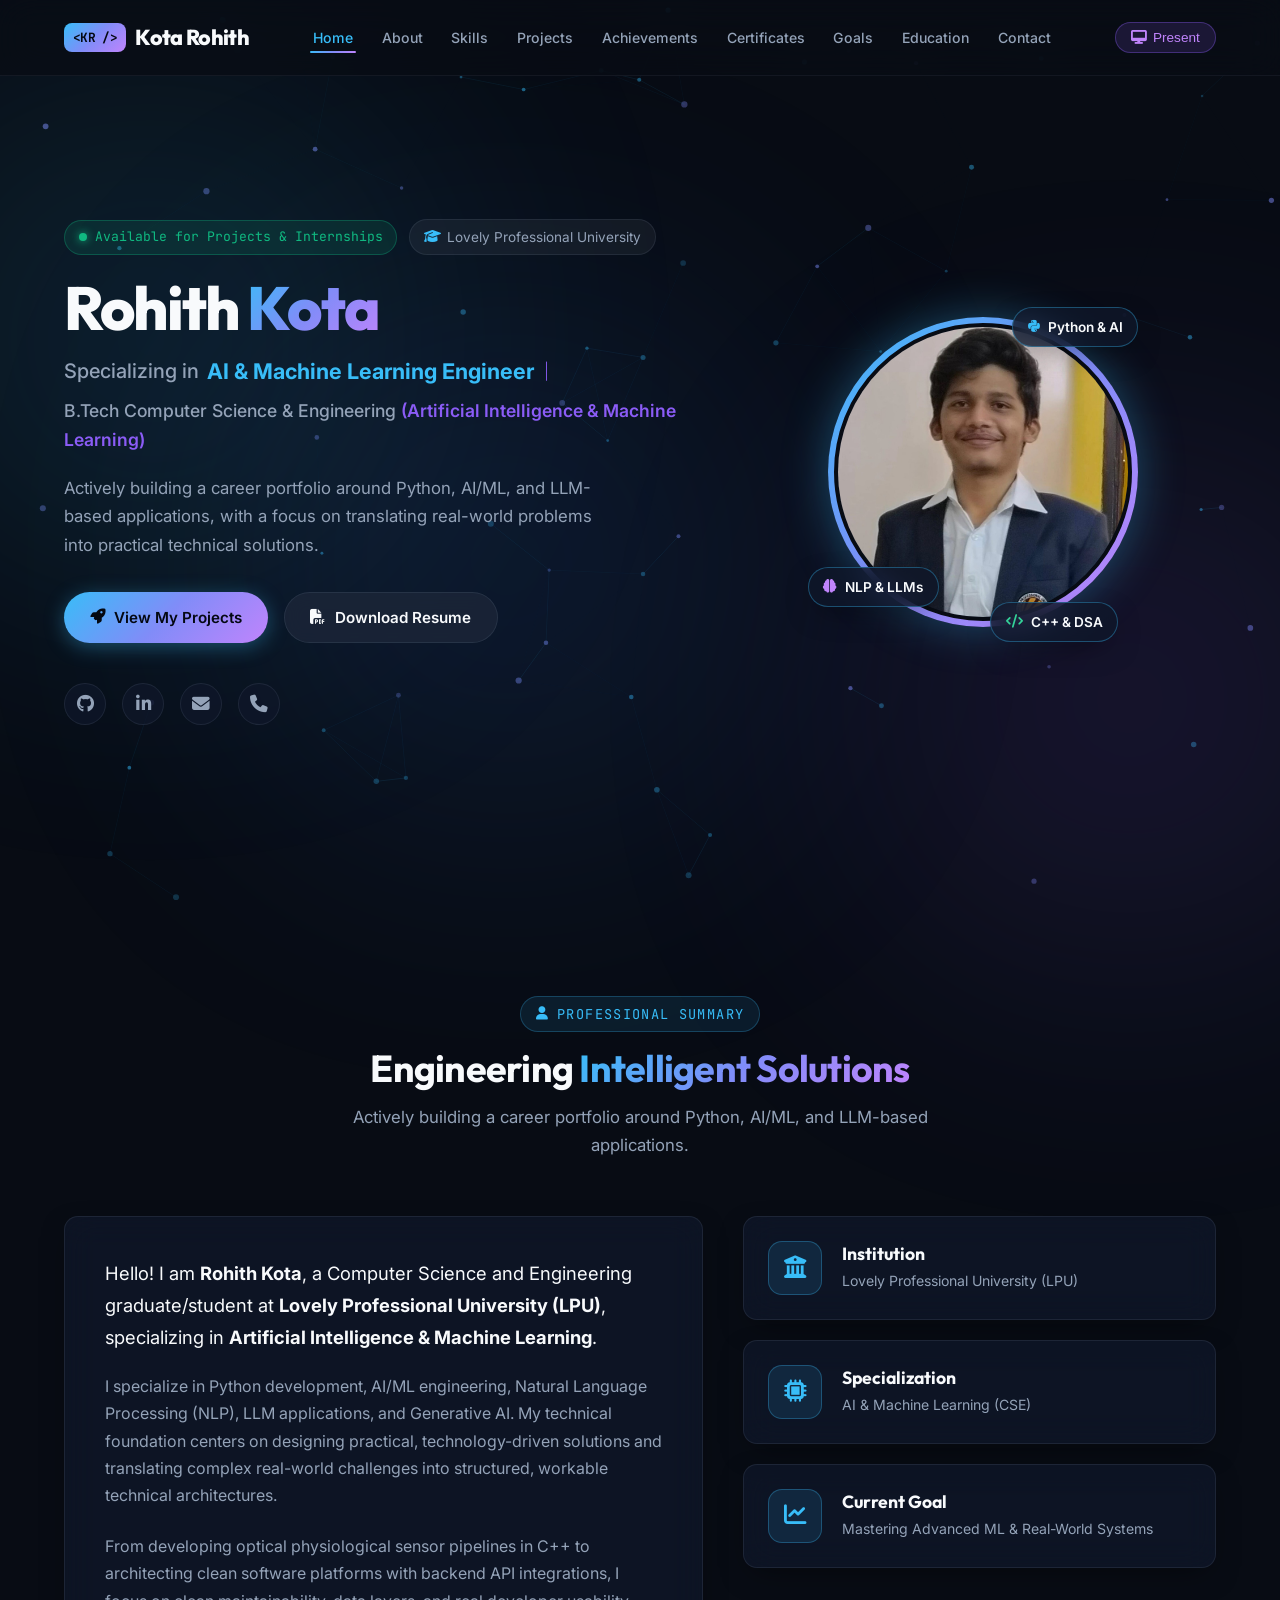
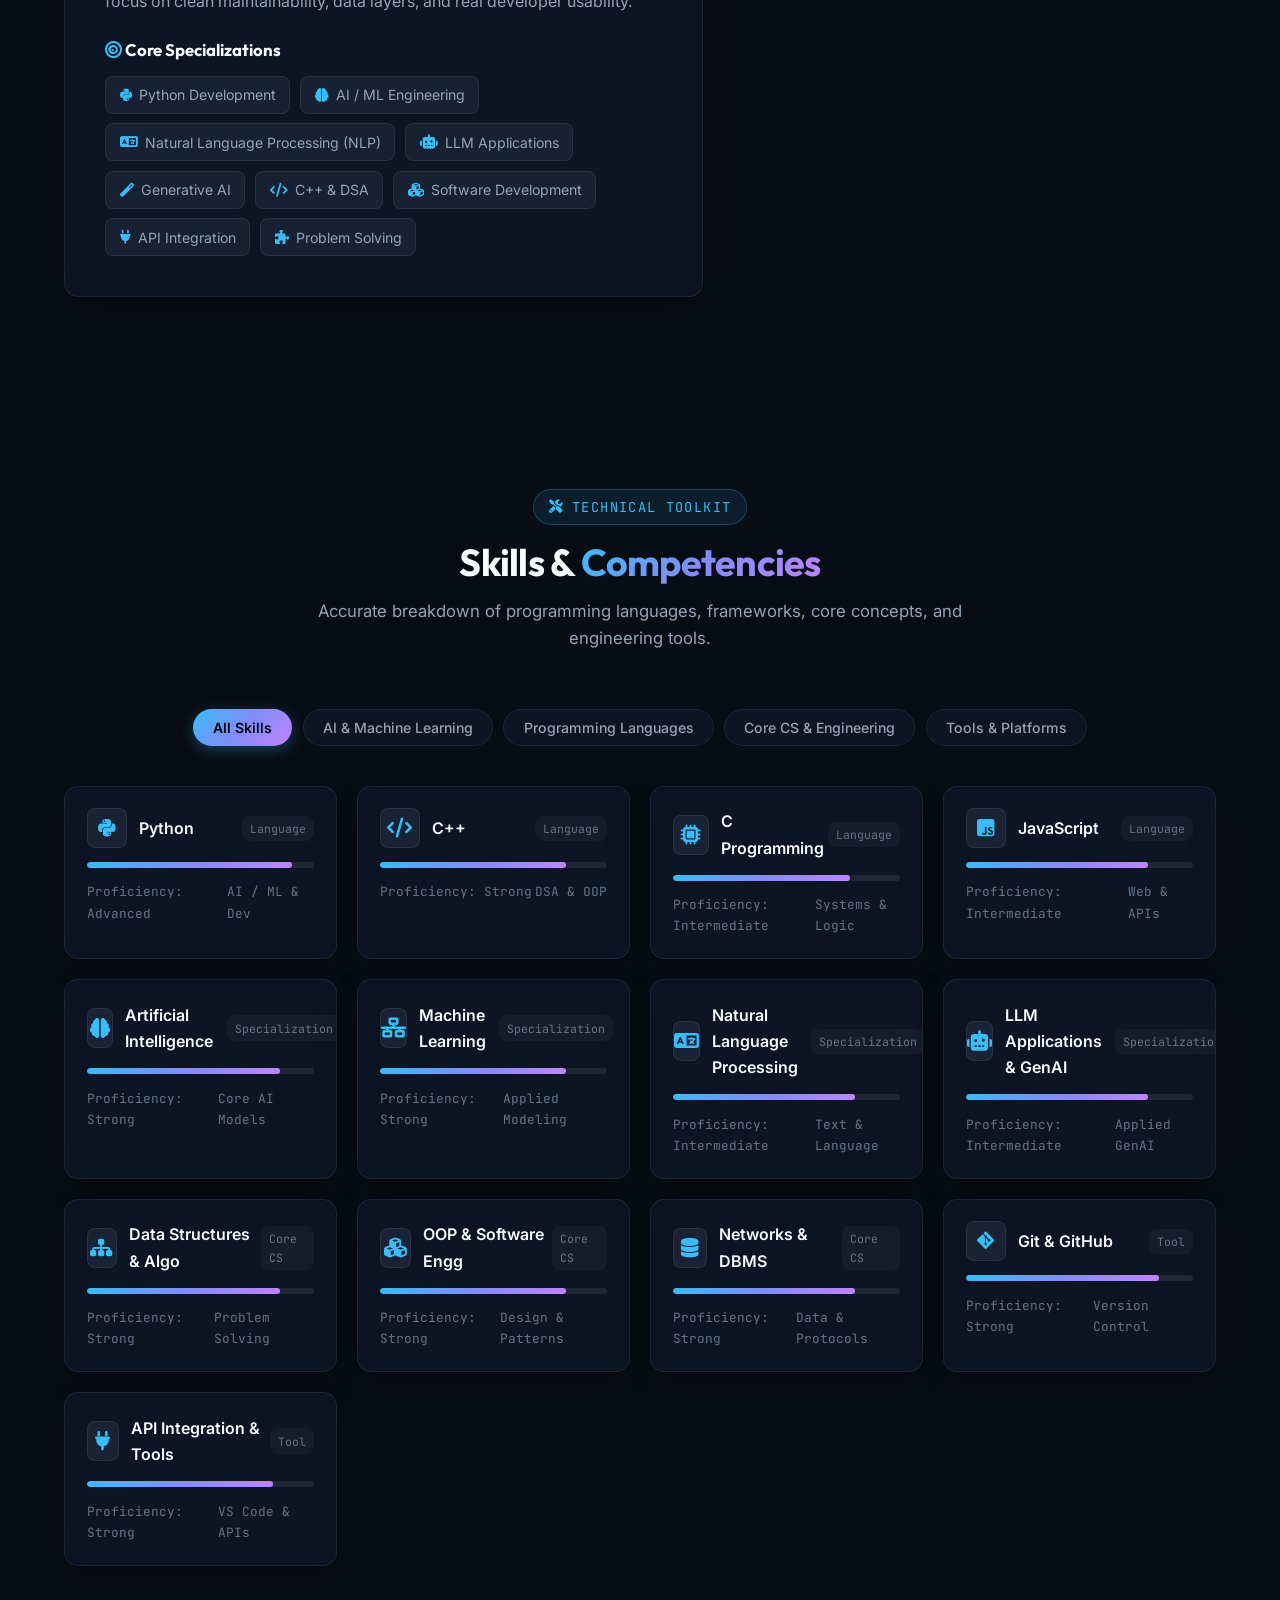
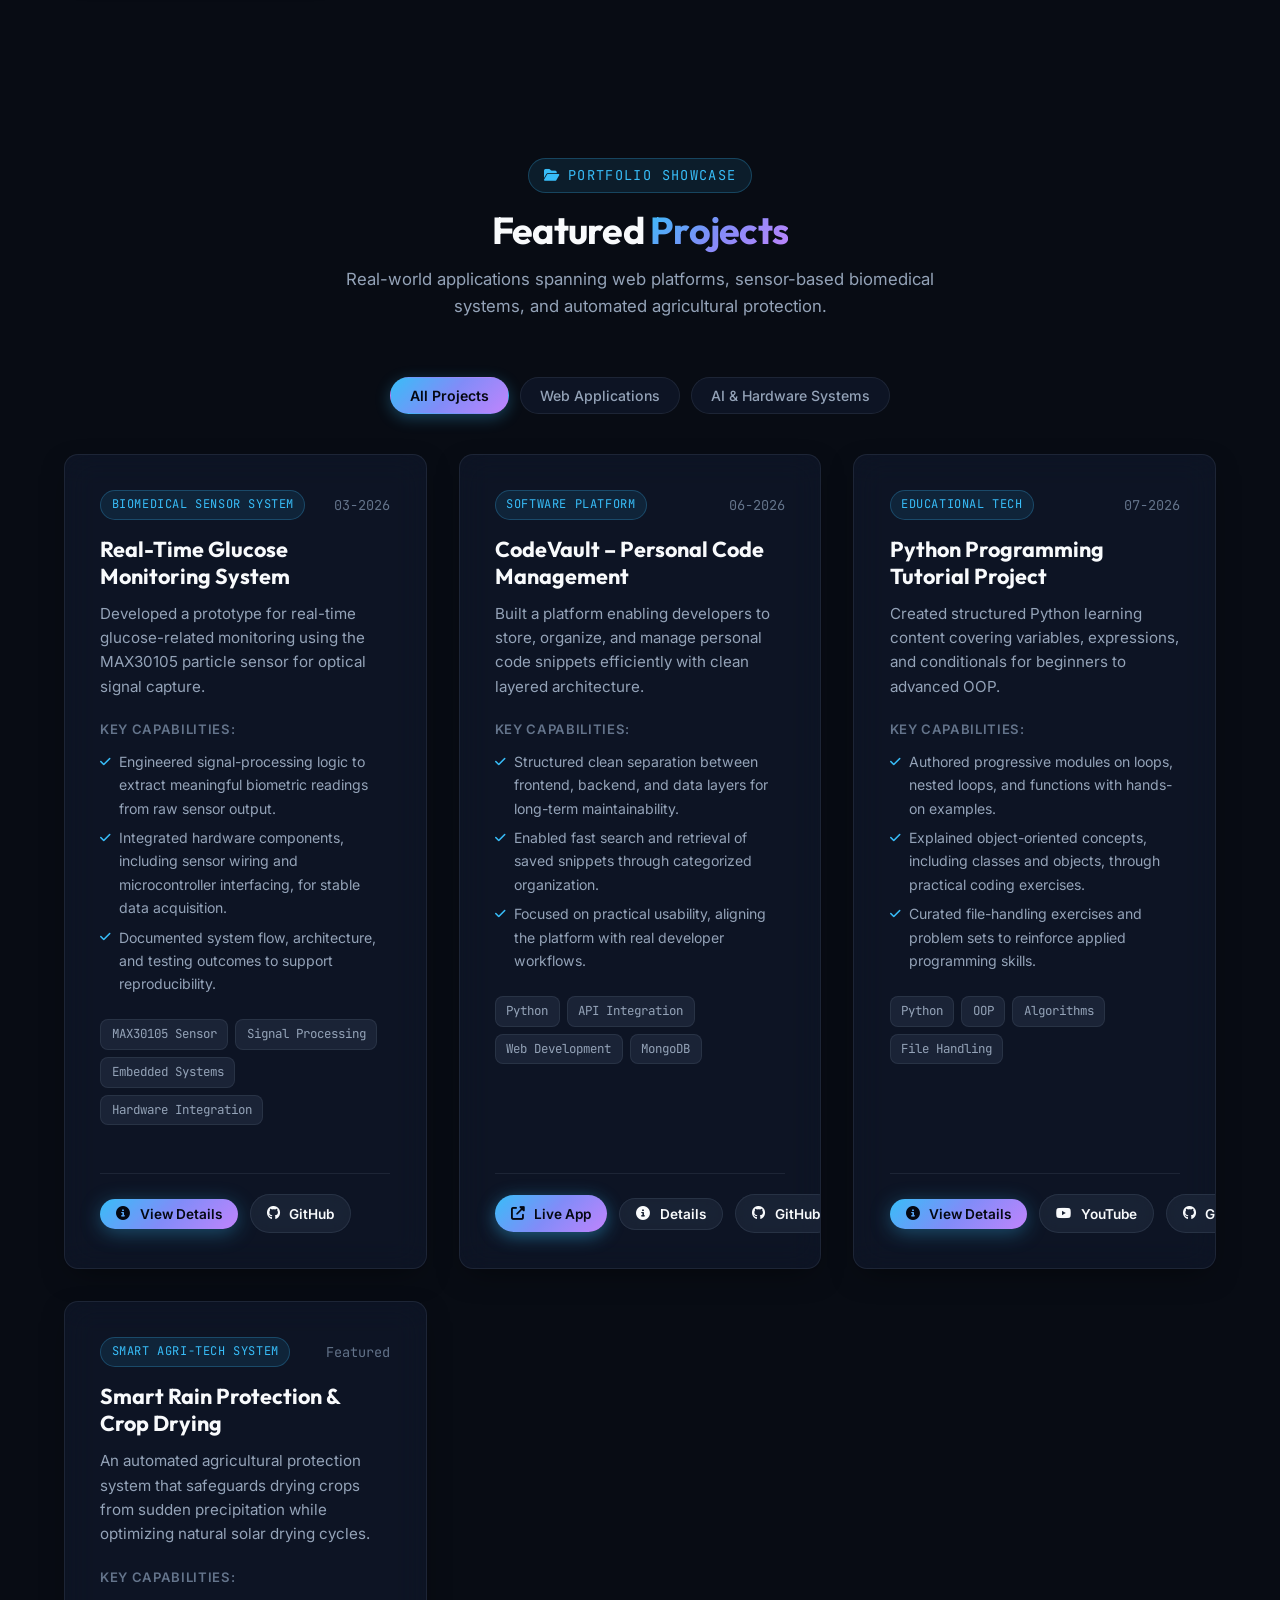
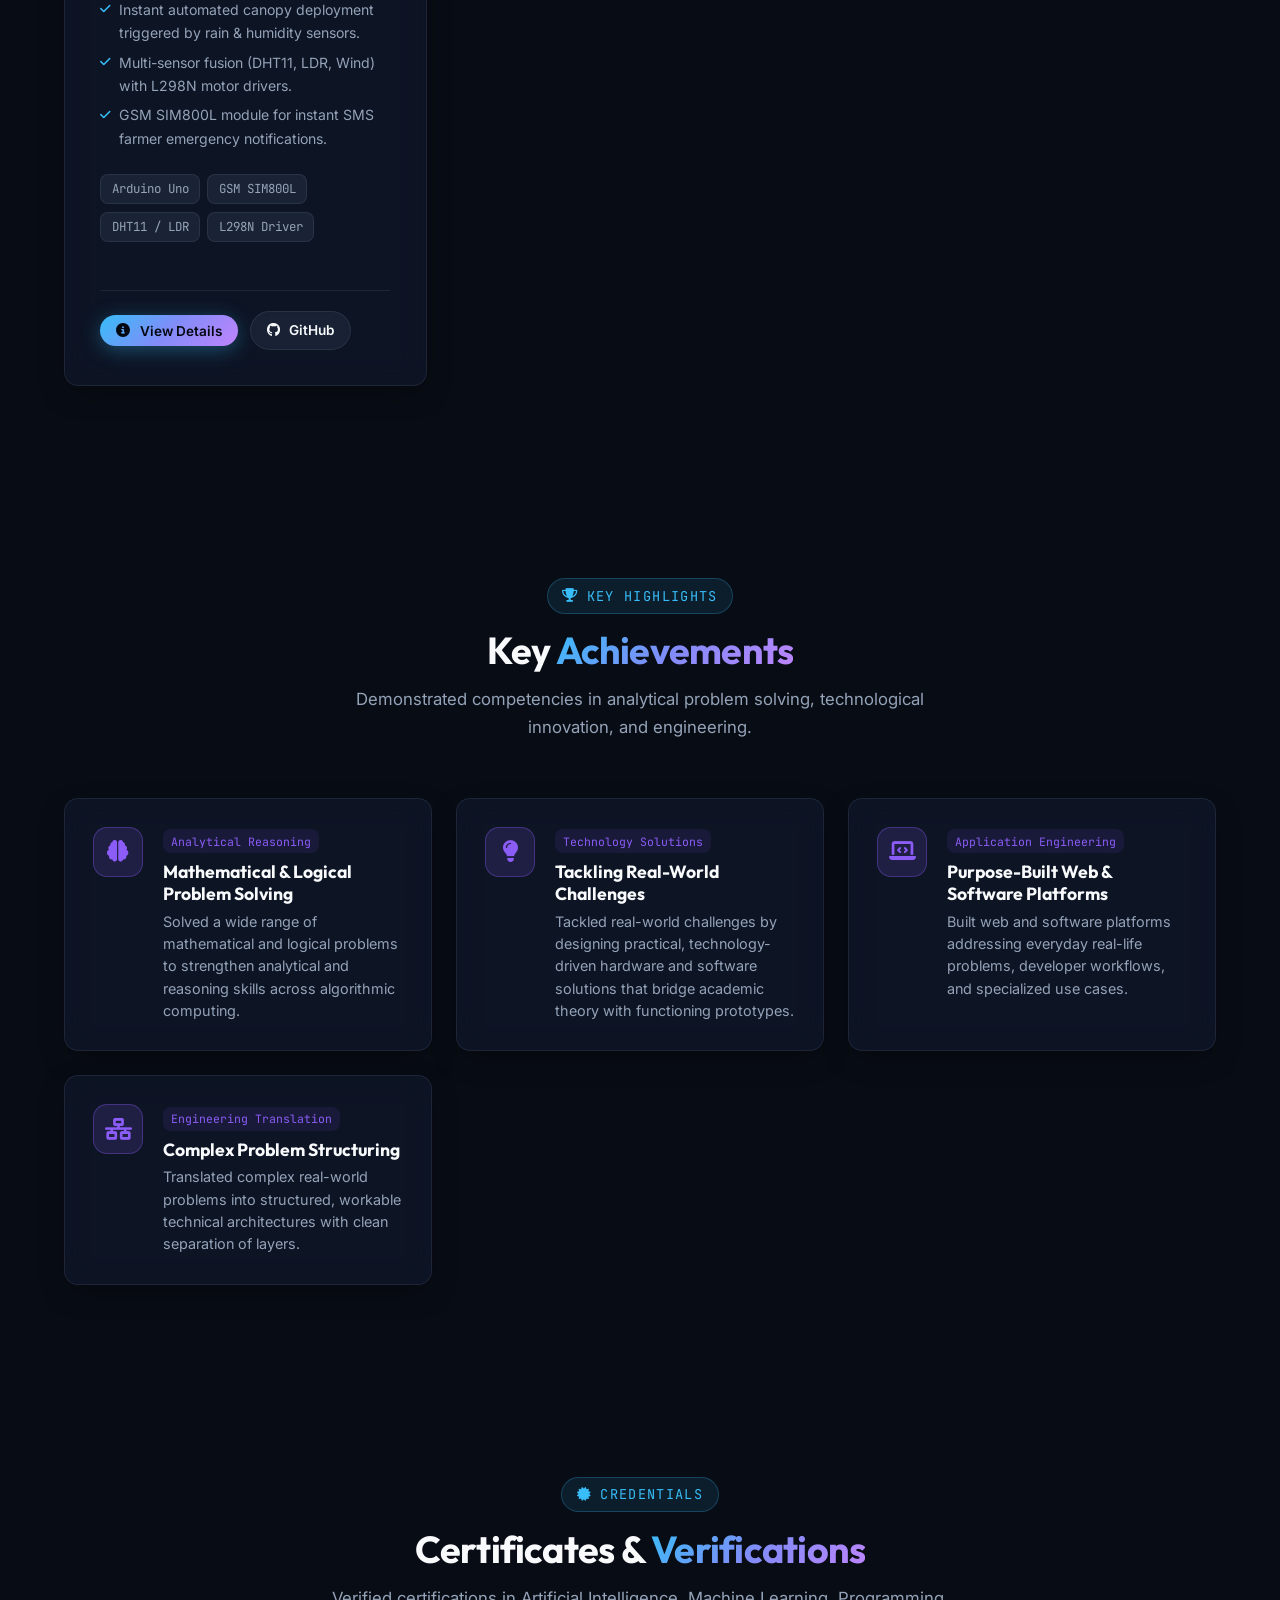
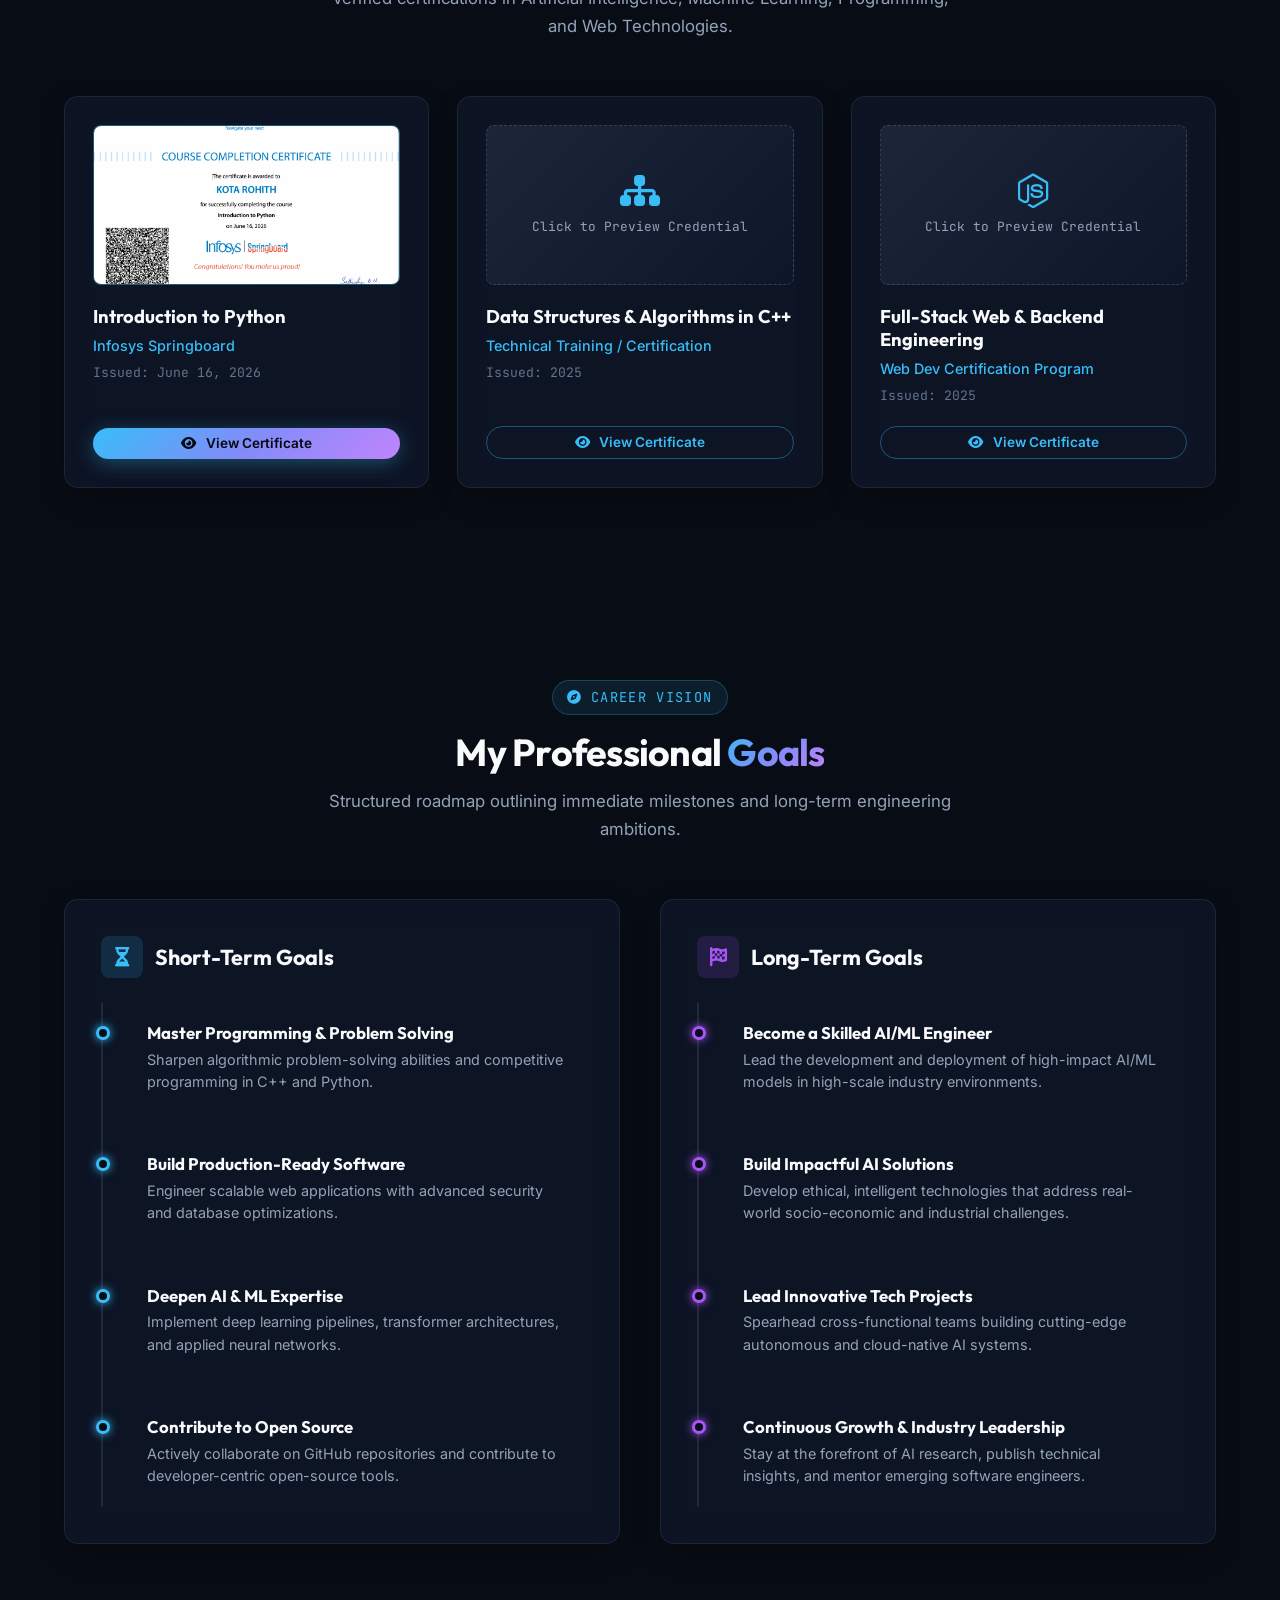
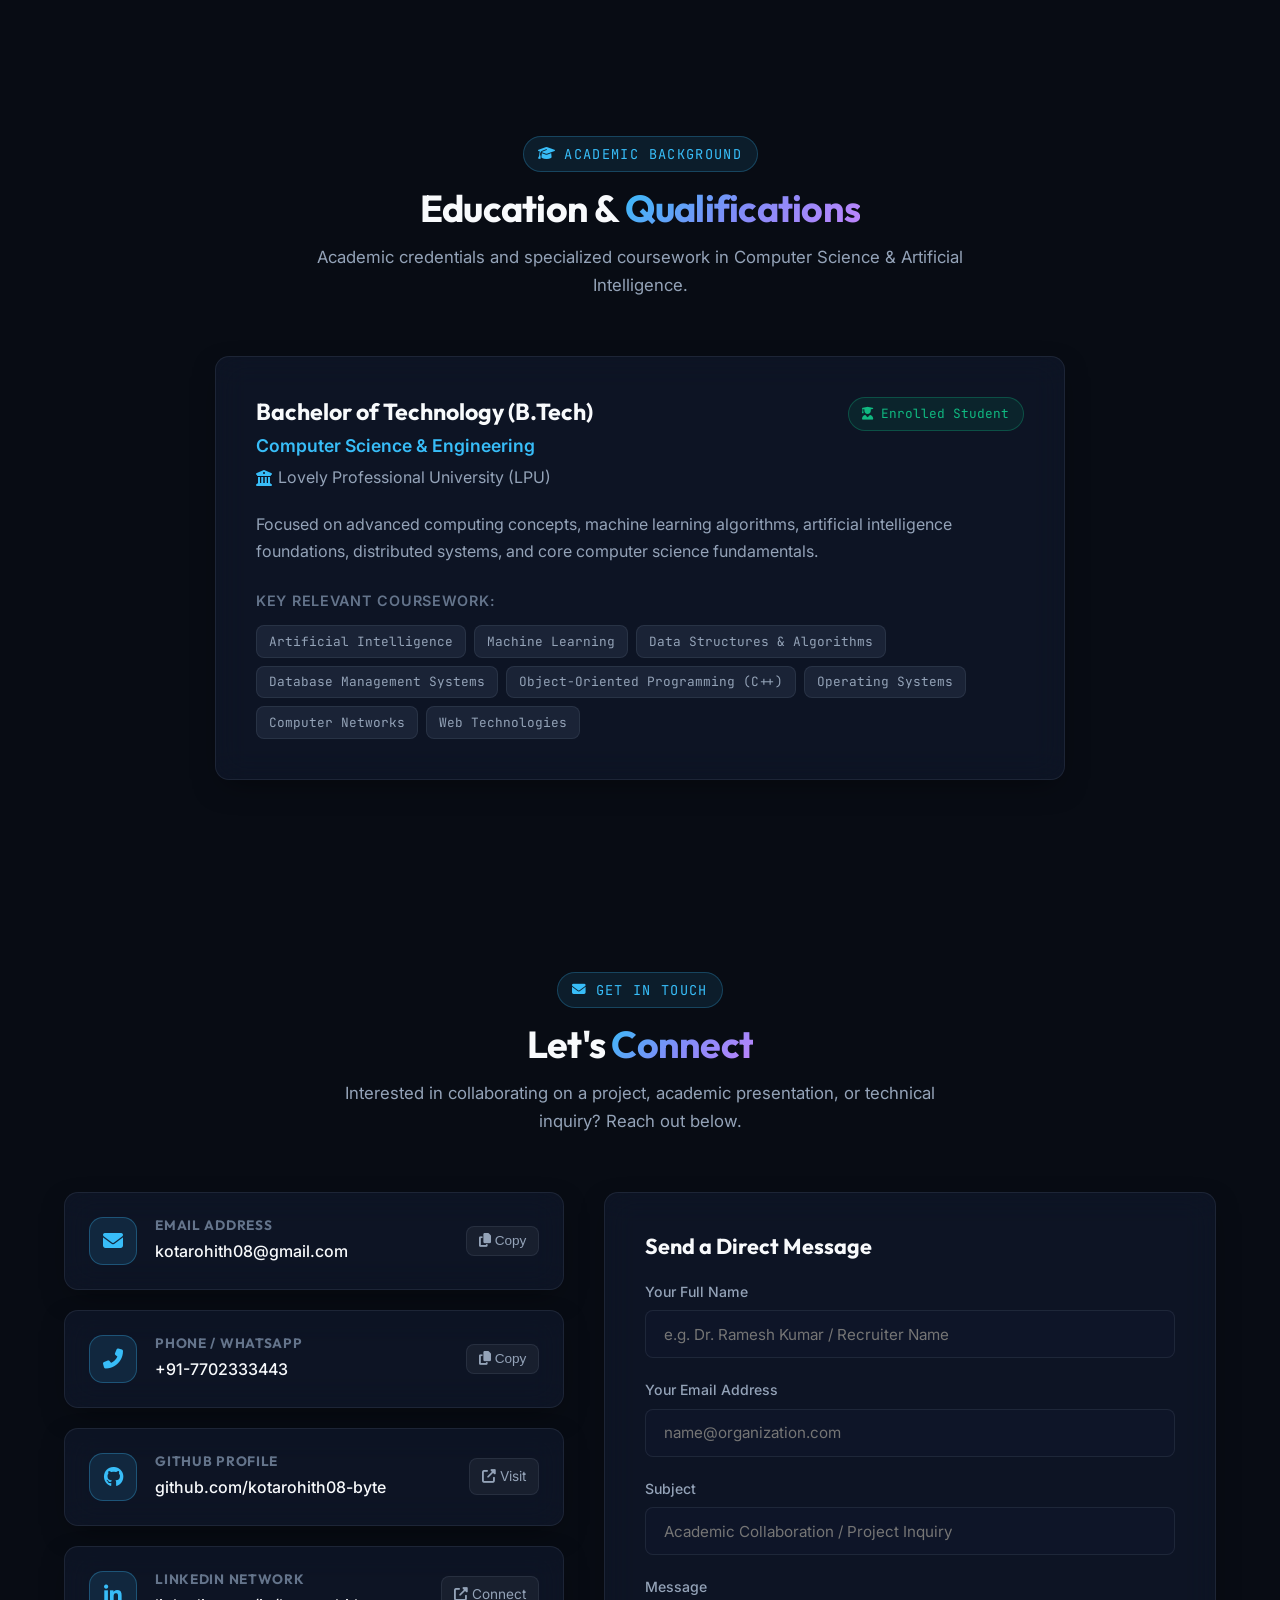
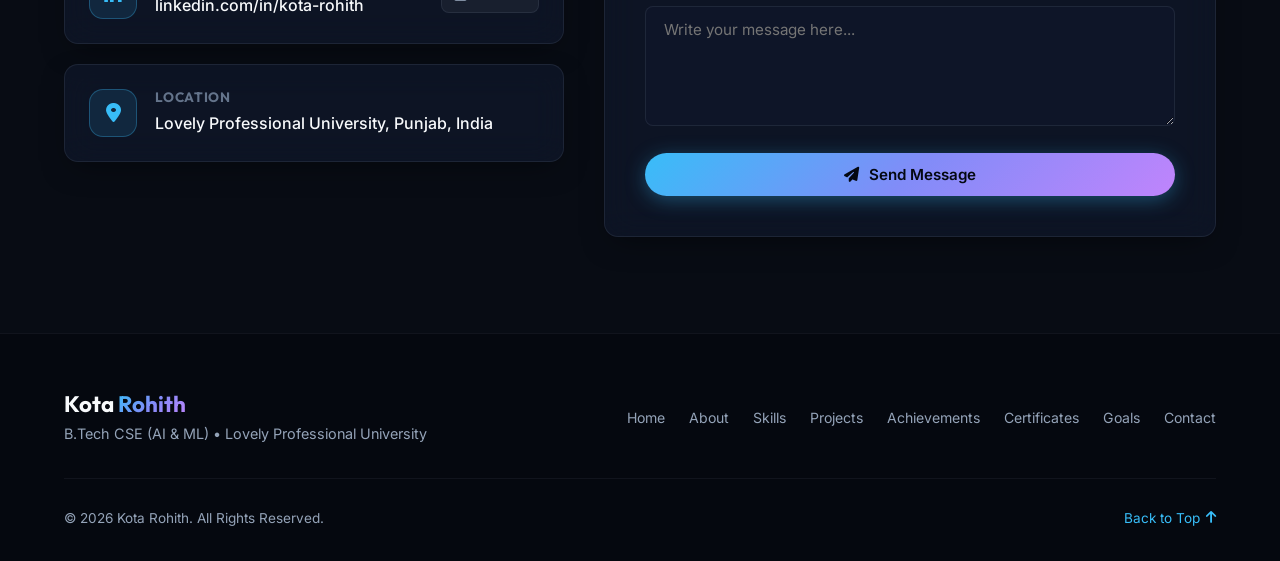
==== index.html @ 9c940e45 "Fix file extension: rename index.html.html to index.html" ====
<!DOCTYPE html>
<html lang="en">
<head>
  <meta charset="UTF-8">
  <meta name="viewport" content="width=device-width, initial-scale=1.0">
  <meta http-equiv="X-UA-Compatible" content="ie=edge">
  <title>Kota Rohith | AI & ML Developer Portfolio</title>
  <meta name="description" content="Personal portfolio of Kota Rohith - B.Tech CSE (Artificial Intelligence & Machine Learning) student at Lovely Professional University. Showcasing software, AI/ML, and embedded IoT projects.">
  <meta name="keywords" content="Kota Rohith, AI, Machine Learning, Portfolio, LPU, B.Tech CSE, CodeStoring, Arduino, Python, C++, Web Development">
  <meta name="author" content="Kota Rohith">

  <!-- Google Fonts: Inter, Outfit, JetBrains Mono -->
  <link rel="preconnect" href="https://fonts.googleapis.com">
  <link rel="preconnect" href="https://fonts.gstatic.com" crossorigin>
  <link href="https://fonts.googleapis.com/css2?family=Inter:wght@300;400;500;600;700&family=JetBrains+Mono:wght@400;500;600&family=Outfit:wght@500;600;700;800&display=swap" rel="stylesheet">

  <!-- Font Awesome 6 Icons -->
  <link rel="stylesheet" href="https://cdnjs.cloudflare.com/ajax/libs/font-awesome/6.5.1/css/all.min.css" integrity="sha512-DTOQO9RWCH3ppGqcWaEA1BIZOC6xxalwEsw9c2QQeAIftl+Vegovlnee1c9QX4TctnWMn13TZye+giMm8e2LwA==" crossorigin="anonymous" referrerpolicy="no-referrer" />

  <!-- Stylesheets -->
  <link rel="stylesheet" href="css/style.css">
  <link rel="stylesheet" href="css/presentation.css">
</head>
<body>

  <!-- Background Ambient Glow & Neural Particle Canvas -->
  <canvas id="neural-canvas"></canvas>
  <div class="ambient-glow glow-1"></div>
  <div class="ambient-glow glow-2"></div>
  <div class="ambient-glow glow-3"></div>

  <!-- =========================================================================
       1. Navigation Bar
       ========================================================================= -->
  <nav class="navbar" id="navbar">
    <div class="container nav-container">
      <a href="#home" class="brand-logo">
        <span class="brand-badge">&lt;KR /&gt;</span>
        <span>Kota Rohith</span>
      </a>

      <!-- Desktop Nav Links -->
      <ul class="nav-links" id="nav-links">
        <li><a href="#home" class="nav-link active">Home</a></li>
        <li><a href="#about" class="nav-link">About</a></li>
        <li><a href="#skills" class="nav-link">Skills</a></li>
        <li><a href="#projects" class="nav-link">Projects</a></li>
        <li><a href="#achievements" class="nav-link">Achievements</a></li>
        <li><a href="#certificates" class="nav-link">Certificates</a></li>
        <li><a href="#goals" class="nav-link">Goals</a></li>
        <li><a href="#education" class="nav-link">Education</a></li>
        <li><a href="#contact" class="nav-link">Contact</a></li>
      </ul>

      <!-- Action Toggles -->
      <div class="nav-actions">
        <!-- Presentation Mode Toggle -->
        <button class="btn-presentation" id="presentation-toggle-btn" title="Toggle High-Contrast Presentation Mode for Projectors (Shortcut: P)">
          <i class="fas fa-desktop"></i> Present
        </button>
        <!-- Mobile Menu Hamburger -->
        <button class="mobile-menu-btn" id="mobile-menu-btn" aria-label="Toggle Navigation Menu">
          <i class="fas fa-bars"></i>
        </button>
      </div>
    </div>
  </nav>

  <!-- =========================================================================
       2. Hero / Home Section
       ========================================================================= -->
  <header class="hero-section" id="home" data-section-name="Home">
    <div class="container">
      <div class="hero-grid">
        <!-- Left Hero Content -->
        <div class="hero-content">
          <div class="hero-badge-container">
            <span class="status-badge">
              <span class="status-dot"></span> Available for Projects & Internships
            </span>
            <span class="uni-badge">
              <i class="fas fa-graduation-cap" style="color: var(--accent-cyan);"></i> Lovely Professional University
            </span>
          </div>

          <h1 class="hero-name">Rohith <span class="gradient-text">Kota</span></h1>

          <div class="hero-subtitle-container">
            <span class="hero-subtitle-prefix">Specializing in</span>
            <span class="hero-subtitle" id="typed-text"></span>
            <span class="typed-cursor">|</span>
          </div>

          <div class="hero-subdegree">
            B.Tech Computer Science & Engineering <span>(Artificial Intelligence & Machine Learning)</span>
          </div>

          <p class="hero-description">
            Actively building a career portfolio around Python, AI/ML, and LLM-based applications, with a focus on translating real-world problems into practical technical solutions.
          </p>

          <div class="hero-cta">
            <a href="#projects" class="btn btn-primary">
              <i class="fas fa-rocket"></i> View My Projects
            </a>
            <a href="assets/resume/Rohith_Kota_Resume.pdf" download="Rohith_Kota_Resume.pdf" target="_blank" class="btn btn-secondary btn-download-resume">
              <i class="fas fa-file-pdf"></i> Download Resume
            </a>
          </div>

          <div class="hero-socials">
            <a href="https://github.com/kotarohith08-byte" target="_blank" class="social-icon-btn" title="GitHub Profile">
              <i class="fab fa-github"></i>
            </a>
            <a href="https://www.linkedin.com/in/kota-rohith-undefined-92a355398/" target="_blank" class="social-icon-btn" title="LinkedIn Profile">
              <i class="fab fa-linkedin-in"></i>
            </a>
            <a href="mailto:kotarohith08@gmail.com" class="social-icon-btn" title="Email: kotarohith08@gmail.com">
              <i class="fas fa-envelope"></i>
            </a>
            <a href="tel:+917702333443" class="social-icon-btn" title="Call: +91-7702333443">
              <i class="fas fa-phone"></i>
            </a>
          </div>
        </div>

        <!-- Right Hero Visual / Professional Photo -->
        <div class="hero-visual">
          <div class="avatar-wrapper">
            <div class="avatar-inner">
              <img src="assets/images/kota-rohith.jpg" alt="Rohith Kota - B.Tech CSE (AI & ML)" style="width: 100%; height: 100%; object-fit: cover; object-position: center 20%;">
            </div>

            <!-- Orbiting Skill Badges -->
            <div class="orbit-badge badge-pos-1">
              <i class="fab fa-python" style="color: #38bdf8;"></i> Python & AI
            </div>
            <div class="orbit-badge badge-pos-2">
              <i class="fas fa-brain" style="color: #c084fc;"></i> NLP & LLMs
            </div>
            <div class="orbit-badge badge-pos-3">
              <i class="fas fa-code" style="color: #34d399;"></i> C++ & DSA
            </div>
          </div>
        </div>
      </div>
    </div>
  </header>

  <!-- =========================================================================
       3. About Me Section
       ========================================================================= -->
  <section class="section" id="about" data-section-name="About Me">
    <div class="container">
      <div class="section-header">
        <span class="section-tag"><i class="fas fa-user"></i> Professional Summary</span>
        <h2 class="section-title">Engineering <span class="gradient-text">Intelligent Solutions</span></h2>
        <p class="section-subtitle">Actively building a career portfolio around Python, AI/ML, and LLM-based applications.</p>
      </div>

      <div class="about-grid">
        <!-- Main Narrative Card -->
        <div class="glass-card about-card">
          <p class="about-intro">
            Hello! I am <strong>Rohith Kota</strong>, a Computer Science and Engineering graduate/student at <strong>Lovely Professional University (LPU)</strong>, specializing in <strong>Artificial Intelligence & Machine Learning</strong>.
          </p>
          <p class="about-text">
            I specialize in Python development, AI/ML engineering, Natural Language Processing (NLP), LLM applications, and Generative AI. My technical foundation centers on designing practical, technology-driven solutions and translating complex real-world challenges into structured, workable technical architectures.
          </p>
          <p class="about-text">
            From developing optical physiological sensor pipelines in C++ to architecting clean software platforms with backend API integrations, I focus on clean maintainability, data layers, and real developer usability.
          </p>

          <h4 class="focus-areas-header"><i class="fas fa-bullseye" style="color: var(--accent-cyan);"></i> Core Specializations</h4>
          <div class="focus-tags">
            <span class="focus-tag"><i class="fab fa-python"></i> Python Development</span>
            <span class="focus-tag"><i class="fas fa-brain"></i> AI / ML Engineering</span>
            <span class="focus-tag"><i class="fas fa-language"></i> Natural Language Processing (NLP)</span>
            <span class="focus-tag"><i class="fas fa-robot"></i> LLM Applications</span>
            <span class="focus-tag"><i class="fas fa-magic"></i> Generative AI</span>
            <span class="focus-tag"><i class="fas fa-code"></i> C++ & DSA</span>
            <span class="focus-tag"><i class="fas fa-cubes"></i> Software Development</span>
            <span class="focus-tag"><i class="fas fa-plug"></i> API Integration</span>
            <span class="focus-tag"><i class="fas fa-puzzle-piece"></i> Problem Solving</span>
          </div>
        </div>

        <!-- Academic & Focus Highlights -->
        <div class="about-stats-container">
          <div class="glass-card stat-card">
            <div class="stat-icon-wrapper">
              <i class="fas fa-university"></i>
            </div>
            <div class="stat-info">
              <h4>Institution</h4>
              <p>Lovely Professional University (LPU)</p>
            </div>
          </div>

          <div class="glass-card stat-card">
            <div class="stat-icon-wrapper">
              <i class="fas fa-microchip"></i>
            </div>
            <div class="stat-info">
              <h4>Specialization</h4>
              <p>AI & Machine Learning (CSE)</p>
            </div>
          </div>

          <div class="glass-card stat-card">
            <div class="stat-icon-wrapper">
              <i class="fas fa-chart-line"></i>
            </div>
            <div class="stat-info">
              <h4>Current Goal</h4>
              <p>Mastering Advanced ML & Real-World Systems</p>
            </div>
          </div>
        </div>
      </div>
    </div>
  </section>

  <!-- =========================================================================
       4. Skills Section
       ========================================================================= -->
  <section class="section" id="skills" data-section-name="Skills">
    <div class="container">
      <div class="section-header">
        <span class="section-tag"><i class="fas fa-tools"></i> Technical Toolkit</span>
        <h2 class="section-title">Skills & <span class="gradient-text">Competencies</span></h2>
        <p class="section-subtitle">Accurate breakdown of programming languages, frameworks, core concepts, and engineering tools.</p>
      </div>

      <!-- Skills Category Filter -->
      <div class="filter-tabs">
        <button class="filter-btn active" data-skill-filter="all">All Skills</button>
        <button class="filter-btn" data-skill-filter="aiml">AI & Machine Learning</button>
        <button class="filter-btn" data-skill-filter="languages">Programming Languages</button>
        <button class="filter-btn" data-skill-filter="corecs">Core CS & Engineering</button>
        <button class="filter-btn" data-skill-filter="tools">Tools & Platforms</button>
      </div>

      <!-- Skills Grid -->
      <div class="skills-grid" id="skills-grid">
        <!-- Python -->
        <div class="glass-card skill-card" data-category="languages">
          <div class="skill-header">
            <div class="skill-title-group">
              <div class="skill-icon"><i class="fab fa-python"></i></div>
              <span class="skill-name">Python</span>
            </div>
            <span class="skill-category-badge">Language</span>
          </div>
          <div class="skill-level-bar">
            <div class="skill-progress" style="width: 90%;"></div>
          </div>
          <div class="skill-meta">
            <span>Proficiency: Advanced</span>
            <span>AI / ML & Dev</span>
          </div>
        </div>

        <!-- C++ -->
        <div class="glass-card skill-card" data-category="languages">
          <div class="skill-header">
            <div class="skill-title-group">
              <div class="skill-icon"><i class="fas fa-code"></i></div>
              <span class="skill-name">C++</span>
            </div>
            <span class="skill-category-badge">Language</span>
          </div>
          <div class="skill-level-bar">
            <div class="skill-progress" style="width: 82%;"></div>
          </div>
          <div class="skill-meta">
            <span>Proficiency: Strong</span>
            <span>DSA & OOP</span>
          </div>
        </div>

        <!-- C -->
        <div class="glass-card skill-card" data-category="languages">
          <div class="skill-header">
            <div class="skill-title-group">
              <div class="skill-icon"><i class="fas fa-microchip"></i></div>
              <span class="skill-name">C Programming</span>
            </div>
            <span class="skill-category-badge">Language</span>
          </div>
          <div class="skill-level-bar">
            <div class="skill-progress" style="width: 78%;"></div>
          </div>
          <div class="skill-meta">
            <span>Proficiency: Intermediate</span>
            <span>Systems & Logic</span>
          </div>
        </div>

        <!-- JavaScript -->
        <div class="glass-card skill-card" data-category="languages">
          <div class="skill-header">
            <div class="skill-title-group">
              <div class="skill-icon"><i class="fab fa-js-square"></i></div>
              <span class="skill-name">JavaScript</span>
            </div>
            <span class="skill-category-badge">Language</span>
          </div>
          <div class="skill-level-bar">
            <div class="skill-progress" style="width: 80%;"></div>
          </div>
          <div class="skill-meta">
            <span>Proficiency: Intermediate</span>
            <span>Web & APIs</span>
          </div>
        </div>

        <!-- Artificial Intelligence -->
        <div class="glass-card skill-card" data-category="aiml">
          <div class="skill-header">
            <div class="skill-title-group">
              <div class="skill-icon"><i class="fas fa-brain"></i></div>
              <span class="skill-name">Artificial Intelligence</span>
            </div>
            <span class="skill-category-badge">Specialization</span>
          </div>
          <div class="skill-level-bar">
            <div class="skill-progress" style="width: 85%;"></div>
          </div>
          <div class="skill-meta">
            <span>Proficiency: Strong</span>
            <span>Core AI Models</span>
          </div>
        </div>

        <!-- Machine Learning -->
        <div class="glass-card skill-card" data-category="aiml">
          <div class="skill-header">
            <div class="skill-title-group">
              <div class="skill-icon"><i class="fas fa-network-wired"></i></div>
              <span class="skill-name">Machine Learning</span>
            </div>
            <span class="skill-category-badge">Specialization</span>
          </div>
          <div class="skill-level-bar">
            <div class="skill-progress" style="width: 82%;"></div>
          </div>
          <div class="skill-meta">
            <span>Proficiency: Strong</span>
            <span>Applied Modeling</span>
          </div>
        </div>

        <!-- NLP -->
        <div class="glass-card skill-card" data-category="aiml">
          <div class="skill-header">
            <div class="skill-title-group">
              <div class="skill-icon"><i class="fas fa-language"></i></div>
              <span class="skill-name">Natural Language Processing</span>
            </div>
            <span class="skill-category-badge">Specialization</span>
          </div>
          <div class="skill-level-bar">
            <div class="skill-progress" style="width: 80%;"></div>
          </div>
          <div class="skill-meta">
            <span>Proficiency: Intermediate</span>
            <span>Text & Language</span>
          </div>
        </div>

        <!-- Generative AI & LLMs -->
        <div class="glass-card skill-card" data-category="aiml">
          <div class="skill-header">
            <div class="skill-title-group">
              <div class="skill-icon"><i class="fas fa-robot"></i></div>
              <span class="skill-name">LLM Applications & GenAI</span>
            </div>
            <span class="skill-category-badge">Specialization</span>
          </div>
          <div class="skill-level-bar">
            <div class="skill-progress" style="width: 80%;"></div>
          </div>
          <div class="skill-meta">
            <span>Proficiency: Intermediate</span>
            <span>Applied GenAI</span>
          </div>
        </div>

        <!-- Data Structures & Algorithms -->
        <div class="glass-card skill-card" data-category="corecs">
          <div class="skill-header">
            <div class="skill-title-group">
              <div class="skill-icon"><i class="fas fa-sitemap"></i></div>
              <span class="skill-name">Data Structures & Algo</span>
            </div>
            <span class="skill-category-badge">Core CS</span>
          </div>
          <div class="skill-level-bar">
            <div class="skill-progress" style="width: 85%;"></div>
          </div>
          <div class="skill-meta">
            <span>Proficiency: Strong</span>
            <span>Problem Solving</span>
          </div>
        </div>

        <!-- Object-Oriented Programming (OOP) -->
        <div class="glass-card skill-card" data-category="corecs">
          <div class="skill-header">
            <div class="skill-title-group">
              <div class="skill-icon"><i class="fas fa-cubes"></i></div>
              <span class="skill-name">OOP & Software Engg</span>
            </div>
            <span class="skill-category-badge">Core CS</span>
          </div>
          <div class="skill-level-bar">
            <div class="skill-progress" style="width: 82%;"></div>
          </div>
          <div class="skill-meta">
            <span>Proficiency: Strong</span>
            <span>Design & Patterns</span>
          </div>
        </div>

        <!-- Computer Networks & DBMS -->
        <div class="glass-card skill-card" data-category="corecs">
          <div class="skill-header">
            <div class="skill-title-group">
              <div class="skill-icon"><i class="fas fa-database"></i></div>
              <span class="skill-name">Networks & DBMS</span>
            </div>
            <span class="skill-category-badge">Core CS</span>
          </div>
          <div class="skill-level-bar">
            <div class="skill-progress" style="width: 80%;"></div>
          </div>
          <div class="skill-meta">
            <span>Proficiency: Strong</span>
            <span>Data & Protocols</span>
          </div>
        </div>

        <!-- Git & GitHub -->
        <div class="glass-card skill-card" data-category="tools">
          <div class="skill-header">
            <div class="skill-title-group">
              <div class="skill-icon"><i class="fab fa-git-alt"></i></div>
              <span class="skill-name">Git & GitHub</span>
            </div>
            <span class="skill-category-badge">Tool</span>
          </div>
          <div class="skill-level-bar">
            <div class="skill-progress" style="width: 85%;"></div>
          </div>
          <div class="skill-meta">
            <span>Proficiency: Strong</span>
            <span>Version Control</span>
          </div>
        </div>

        <!-- VS Code & API Integration -->
        <div class="glass-card skill-card" data-category="tools">
          <div class="skill-header">
            <div class="skill-title-group">
              <div class="skill-icon"><i class="fas fa-plug"></i></div>
              <span class="skill-name">API Integration & Tools</span>
            </div>
            <span class="skill-category-badge">Tool</span>
          </div>
          <div class="skill-level-bar">
            <div class="skill-progress" style="width: 82%;"></div>
          </div>
          <div class="skill-meta">
            <span>Proficiency: Strong</span>
            <span>VS Code & APIs</span>
          </div>
        </div>
      </div>
    </div>
  </section>

  <!-- =========================================================================
       5. Projects Showcase
       ========================================================================= -->
  <section class="section" id="projects" data-section-name="Projects">
    <div class="container">
      <div class="section-header">
        <span class="section-tag"><i class="fas fa-folder-open"></i> Portfolio Showcase</span>
        <h2 class="section-title">Featured <span class="gradient-text">Projects</span></h2>
        <p class="section-subtitle">Real-world applications spanning web platforms, sensor-based biomedical systems, and automated agricultural protection.</p>
      </div>

      <!-- Project Filter -->
      <div class="filter-tabs">
        <button class="filter-btn active" data-project-filter="all">All Projects</button>
        <button class="filter-btn" data-project-filter="web">Web Applications</button>
        <button class="filter-btn" data-project-filter="systems">AI & Hardware Systems</button>
      </div>

      <!-- Project Cards Grid -->
      <div class="projects-grid">
        
        <!-- PROJECT 1: Real-Time Glucose Monitoring System -->
        <div class="glass-card project-card" data-category="systems">
          <div class="project-top">
            <div class="project-header-meta">
              <span class="project-badge">Biomedical Sensor System</span>
              <span class="project-num">03-2026</span>
            </div>
            <h3 class="project-title">Real-Time Glucose Monitoring System</h3>
            <p class="project-desc">
              Developed a prototype for real-time glucose-related monitoring using the MAX30105 particle sensor for optical signal capture.
            </p>

            <div class="project-highlights-title">Key Capabilities:</div>
            <div class="project-features">
              <div class="project-feature-item">
                <i class="fas fa-check"></i>
                <span>Engineered signal-processing logic to extract meaningful biometric readings from raw sensor output.</span>
              </div>
              <div class="project-feature-item">
                <i class="fas fa-check"></i>
                <span>Integrated hardware components, including sensor wiring and microcontroller interfacing, for stable data acquisition.</span>
              </div>
              <div class="project-feature-item">
                <i class="fas fa-check"></i>
                <span>Documented system flow, architecture, and testing outcomes to support reproducibility.</span>
              </div>
            </div>

            <div class="project-tech-tags">
              <span class="tech-tag">MAX30105 Sensor</span>
              <span class="tech-tag">Signal Processing</span>
              <span class="tech-tag">Embedded Systems</span>
              <span class="tech-tag">Hardware Integration</span>
            </div>
          </div>

          <div class="project-actions">
            <button class="btn btn-primary btn-sm" data-open-project="glucose">
              <i class="fas fa-info-circle"></i> View Details
            </button>
            <a href="https://github.com/kotarohith08-byte" target="_blank" class="btn btn-secondary btn-sm" title="View Code on GitHub">
              <i class="fab fa-github"></i> GitHub
            </a>
          </div>
        </div>

        <!-- PROJECT 2: CodeVault -->
        <div class="glass-card project-card" data-category="web">
          <div class="project-top">
            <div class="project-header-meta">
              <span class="project-badge">Software Platform</span>
              <span class="project-num">06-2026</span>
            </div>
            <h3 class="project-title">CodeVault – Personal Code Management</h3>
            <p class="project-desc">
              Built a platform enabling developers to store, organize, and manage personal code snippets efficiently with clean layered architecture.
            </p>

            <div class="project-highlights-title">Key Capabilities:</div>
            <div class="project-features">
              <div class="project-feature-item">
                <i class="fas fa-check"></i>
                <span>Structured clean separation between frontend, backend, and data layers for long-term maintainability.</span>
              </div>
              <div class="project-feature-item">
                <i class="fas fa-check"></i>
                <span>Enabled fast search and retrieval of saved snippets through categorized organization.</span>
              </div>
              <div class="project-feature-item">
                <i class="fas fa-check"></i>
                <span>Focused on practical usability, aligning the platform with real developer workflows.</span>
              </div>
            </div>

            <div class="project-tech-tags">
              <span class="tech-tag">Python</span>
              <span class="tech-tag">API Integration</span>
              <span class="tech-tag">Web Development</span>
              <span class="tech-tag">MongoDB</span>
            </div>
          </div>

          <div class="project-actions">
            <a href="https://kota-rohith.onrender.com/" target="_blank" class="btn btn-primary btn-sm" style="box-shadow: 0 4px 18px rgba(56, 189, 248, 0.45);">
              <i class="fas fa-external-link-alt"></i> Live App
            </a>
            <button class="btn btn-secondary btn-sm" data-open-project="codevault">
              <i class="fas fa-info-circle"></i> Details
            </button>
            <a href="https://github.com/kotarohith08-byte" target="_blank" class="btn btn-secondary btn-sm" title="View Code on GitHub">
              <i class="fab fa-github"></i> GitHub
            </a>
          </div>
        </div>

        <!-- PROJECT 3: Python Programming Tutorial / Learning Project -->
        <div class="glass-card project-card" data-category="web">
          <div class="project-top">
            <div class="project-header-meta">
              <span class="project-badge">Educational Tech</span>
              <span class="project-num">07-2026</span>
            </div>
            <h3 class="project-title">Python Programming Tutorial Project</h3>
            <p class="project-desc">
              Created structured Python learning content covering variables, expressions, and conditionals for beginners to advanced OOP.
            </p>

            <div class="project-highlights-title">Key Capabilities:</div>
            <div class="project-features">
              <div class="project-feature-item">
                <i class="fas fa-check"></i>
                <span>Authored progressive modules on loops, nested loops, and functions with hands-on examples.</span>
              </div>
              <div class="project-feature-item">
                <i class="fas fa-check"></i>
                <span>Explained object-oriented concepts, including classes and objects, through practical coding exercises.</span>
              </div>
              <div class="project-feature-item">
                <i class="fas fa-check"></i>
                <span>Curated file-handling exercises and problem sets to reinforce applied programming skills.</span>
              </div>
            </div>

            <div class="project-tech-tags">
              <span class="tech-tag">Python</span>
              <span class="tech-tag">OOP</span>
              <span class="tech-tag">Algorithms</span>
              <span class="tech-tag">File Handling</span>
            </div>
          </div>

          <div class="project-actions">
            <button class="btn btn-primary btn-sm" data-open-project="pythonlearning">
              <i class="fas fa-info-circle"></i> View Details
            </button>
            <a href="https://youtube.com" target="_blank" class="btn btn-secondary btn-sm" title="View on YouTube">
              <i class="fab fa-youtube"></i> YouTube
            </a>
            <a href="https://github.com/kotarohith08-byte" target="_blank" class="btn btn-secondary btn-sm" title="View GitHub">
              <i class="fab fa-github"></i> GitHub
            </a>
          </div>
        </div>

        <!-- PROJECT 4: Smart AI-Enabled Rain Protection & Crop Drying System -->
        <div class="glass-card project-card" data-category="systems">
          <div class="project-top">
            <div class="project-header-meta">
              <span class="project-badge">Smart Agri-Tech System</span>
              <span class="project-num">Featured</span>
            </div>
            <h3 class="project-title">Smart Rain Protection & Crop Drying</h3>
            <p class="project-desc">
              An automated agricultural protection system that safeguards drying crops from sudden precipitation while optimizing natural solar drying cycles.
            </p>

            <div class="project-highlights-title">Key Capabilities:</div>
            <div class="project-features">
              <div class="project-feature-item">
                <i class="fas fa-check"></i>
                <span>Instant automated canopy deployment triggered by rain & humidity sensors.</span>
              </div>
              <div class="project-feature-item">
                <i class="fas fa-check"></i>
                <span>Multi-sensor fusion (DHT11, LDR, Wind) with L298N motor drivers.</span>
              </div>
              <div class="project-feature-item">
                <i class="fas fa-check"></i>
                <span>GSM SIM800L module for instant SMS farmer emergency notifications.</span>
              </div>
            </div>

            <div class="project-tech-tags">
              <span class="tech-tag">Arduino Uno</span>
              <span class="tech-tag">GSM SIM800L</span>
              <span class="tech-tag">DHT11 / LDR</span>
              <span class="tech-tag">L298N Driver</span>
            </div>
          </div>

          <div class="project-actions">
            <button class="btn btn-primary btn-sm" data-open-project="cropdrying">
              <i class="fas fa-info-circle"></i> View Details
            </button>
            <a href="https://github.com/kotarohith08-byte" target="_blank" class="btn btn-secondary btn-sm" title="View Code on GitHub">
              <i class="fab fa-github"></i> GitHub
            </a>
          </div>
        </div>

      </div>
    </div>
  </section>

  <!-- =========================================================================
       6. Achievements Section
       ========================================================================= -->
  <section class="section" id="achievements" data-section-name="Achievements">
    <div class="container">
      <div class="section-header">
        <span class="section-tag"><i class="fas fa-trophy"></i> Key Highlights</span>
        <h2 class="section-title">Key <span class="gradient-text">Achievements</span></h2>
        <p class="section-subtitle">Demonstrated competencies in analytical problem solving, technological innovation, and engineering.</p>
      </div>

      <div class="achievements-grid">
        <!-- Achievement 1: Mathematical & Analytical Problem Solving -->
        <div class="glass-card achievement-card">
          <div class="achievement-icon">
            <i class="fas fa-brain"></i>
          </div>
          <div class="achievement-content">
            <span class="achievement-type-badge">Analytical Reasoning</span>
            <h4>Mathematical & Logical Problem Solving</h4>
            <p>Solved a wide range of mathematical and logical problems to strengthen analytical and reasoning skills across algorithmic computing.</p>
          </div>
        </div>

        <!-- Achievement 2: Real-World Solutions -->
        <div class="glass-card achievement-card">
          <div class="achievement-icon">
            <i class="fas fa-lightbulb"></i>
          </div>
          <div class="achievement-content">
            <span class="achievement-type-badge">Technology Solutions</span>
            <h4>Tackling Real-World Challenges</h4>
            <p>Tackled real-world challenges by designing practical, technology-driven hardware and software solutions that bridge academic theory with functioning prototypes.</p>
          </div>
        </div>

        <!-- Achievement 3: Practical Software Applications -->
        <div class="glass-card achievement-card">
          <div class="achievement-icon">
            <i class="fas fa-laptop-code"></i>
          </div>
          <div class="achievement-content">
            <span class="achievement-type-badge">Application Engineering</span>
            <h4>Purpose-Built Web & Software Platforms</h4>
            <p>Built web and software platforms addressing everyday real-life problems, developer workflows, and specialized use cases.</p>
          </div>
        </div>

        <!-- Achievement 4: Technical Translation -->
        <div class="glass-card achievement-card">
          <div class="achievement-icon">
            <i class="fas fa-network-wired"></i>
          </div>
          <div class="achievement-content">
            <span class="achievement-type-badge">Engineering Translation</span>
            <h4>Complex Problem Structuring</h4>
            <p>Translated complex real-world problems into structured, workable technical architectures with clean separation of layers.</p>
          </div>
        </div>
      </div>
    </div>
  </section>

  <!-- =========================================================================
       7. Certificates Gallery
       ========================================================================= -->
  <section class="section" id="certificates" data-section-name="Certifications">
    <div class="container">
      <div class="section-header">
        <span class="section-tag"><i class="fas fa-certificate"></i> Credentials</span>
        <h2 class="section-title">Certificates & <span class="gradient-text">Verifications</span></h2>
        <p class="section-subtitle">Verified certifications in Artificial Intelligence, Machine Learning, Programming, and Web Technologies.</p>
      </div>

      <div class="certificates-grid">
        <!-- Certificate 1: Infosys Springboard - Introduction to Python -->
        <div class="glass-card certificate-card">
          <div>
            <div class="cert-thumbnail" style="padding: 0; overflow: hidden; border: 1px solid var(--border-glass-hover);" data-open-cert data-cert-title="Introduction to Python" data-cert-issuer="Infosys Springboard" data-cert-date="June 16, 2026" data-cert-img="assets/certificates/infosys-python-certificate.png" data-cert-verify-url="https://verify.onwingspan.com">
              <img src="assets/certificates/infosys-python-certificate.png" alt="Introduction to Python - Infosys Springboard" style="width: 100%; height: 100%; object-fit: cover;">
            </div>
            <h4 class="cert-title">Introduction to Python</h4>
            <div class="cert-issuer">Infosys Springboard</div>
            <div class="cert-date">Issued: June 16, 2026</div>
          </div>
          <button class="btn btn-primary btn-sm" data-open-cert data-cert-title="Introduction to Python" data-cert-issuer="Infosys Springboard" data-cert-date="June 16, 2026" data-cert-img="assets/certificates/infosys-python-certificate.png" data-cert-verify-url="https://verify.onwingspan.com">
            <i class="fas fa-eye"></i> View Certificate
          </button>
        </div>

        <!-- Certificate 2 Placeholder -->
        <div class="glass-card certificate-card">
          <div>
            <div class="cert-thumbnail" data-open-cert data-cert-title="Data Structures & Algorithms in C++" data-cert-issuer="Coding Platform / LPU" data-cert-date="2025">
              <i class="fas fa-sitemap"></i>
              <span>Click to Preview Credential</span>
            </div>
            <h4 class="cert-title">Data Structures & Algorithms in C++</h4>
            <div class="cert-issuer">Technical Training / Certification</div>
            <div class="cert-date">Issued: 2025</div>
          </div>
          <button class="btn btn-outline btn-sm" data-open-cert data-cert-title="Data Structures & Algorithms in C++" data-cert-issuer="Technical Training / Certification" data-cert-date="2025">
            <i class="fas fa-eye"></i> View Certificate
          </button>
        </div>

        <!-- Certificate 3 Placeholder -->
        <div class="glass-card certificate-card">
          <div>
            <div class="cert-thumbnail" data-open-cert data-cert-title="Full-Stack Web Development & Node.js" data-cert-issuer="Web Certification Authority" data-cert-date="2025">
              <i class="fab fa-node-js"></i>
              <span>Click to Preview Credential</span>
            </div>
            <h4 class="cert-title">Full-Stack Web & Backend Engineering</h4>
            <div class="cert-issuer">Web Dev Certification Program</div>
            <div class="cert-date">Issued: 2025</div>
          </div>
          <button class="btn btn-outline btn-sm" data-open-cert data-cert-title="Full-Stack Web & Backend Engineering" data-cert-issuer="Web Dev Certification Program" data-cert-date="2025">
            <i class="fas fa-eye"></i> View Certificate
          </button>
        </div>
      </div>
    </div>
  </section>

  <!-- =========================================================================
       8. Goals Section (Roadmap)
       ========================================================================= -->
  <section class="section" id="goals" data-section-name="Goals Roadmap">
    <div class="container">
      <div class="section-header">
        <span class="section-tag"><i class="fas fa-compass"></i> Career Vision</span>
        <h2 class="section-title">My Professional <span class="gradient-text">Goals</span></h2>
        <p class="section-subtitle">Structured roadmap outlining immediate milestones and long-term engineering ambitions.</p>
      </div>

      <div class="goals-container">
        <!-- Short-Term Goals Column -->
        <div class="glass-card" style="padding: 2.25rem;">
          <div class="goals-column-header">
            <div class="goals-column-icon short-term-icon">
              <i class="fas fa-hourglass-half"></i>
            </div>
            <h3 class="goals-column-title">Short-Term Goals</h3>
          </div>

          <div class="timeline-list">
            <div class="timeline-item">
              <div class="timeline-dot"></div>
              <h4>Master Programming & Problem Solving</h4>
              <p>Sharpen algorithmic problem-solving abilities and competitive programming in C++ and Python.</p>
            </div>

            <div class="timeline-item">
              <div class="timeline-dot"></div>
              <h4>Build Production-Ready Software</h4>
              <p>Engineer scalable web applications with advanced security and database optimizations.</p>
            </div>

            <div class="timeline-item">
              <div class="timeline-dot"></div>
              <h4>Deepen AI & ML Expertise</h4>
              <p>Implement deep learning pipelines, transformer architectures, and applied neural networks.</p>
            </div>

            <div class="timeline-item">
              <div class="timeline-dot"></div>
              <h4>Contribute to Open Source</h4>
              <p>Actively collaborate on GitHub repositories and contribute to developer-centric open-source tools.</p>
            </div>
          </div>
        </div>

        <!-- Long-Term Goals Column -->
        <div class="glass-card" style="padding: 2.25rem;">
          <div class="goals-column-header">
            <div class="goals-column-icon long-term-icon">
              <i class="fas fa-flag-checkered"></i>
            </div>
            <h3 class="goals-column-title">Long-Term Goals</h3>
          </div>

          <div class="timeline-list">
            <div class="timeline-item">
              <div class="timeline-dot long-term-dot"></div>
              <h4>Become a Skilled AI/ML Engineer</h4>
              <p>Lead the development and deployment of high-impact AI/ML models in high-scale industry environments.</p>
            </div>

            <div class="timeline-item">
              <div class="timeline-dot long-term-dot"></div>
              <h4>Build Impactful AI Solutions</h4>
              <p>Develop ethical, intelligent technologies that address real-world socio-economic and industrial challenges.</p>
            </div>

            <div class="timeline-item">
              <div class="timeline-dot long-term-dot"></div>
              <h4>Lead Innovative Tech Projects</h4>
              <p>Spearhead cross-functional teams building cutting-edge autonomous and cloud-native AI systems.</p>
            </div>

            <div class="timeline-item">
              <div class="timeline-dot long-term-dot"></div>
              <h4>Continuous Growth & Industry Leadership</h4>
              <p>Stay at the forefront of AI research, publish technical insights, and mentor emerging software engineers.</p>
            </div>
          </div>
        </div>
      </div>
    </div>
  </section>

  <!-- =========================================================================
       9. Education Section
       ========================================================================= -->
  <section class="section" id="education" data-section-name="Education">
    <div class="container">
      <div class="section-header">
        <span class="section-tag"><i class="fas fa-graduation-cap"></i> Academic Background</span>
        <h2 class="section-title">Education & <span class="gradient-text">Qualifications</span></h2>
        <p class="section-subtitle">Academic credentials and specialized coursework in Computer Science & Artificial Intelligence.</p>
      </div>

      <div class="education-wrapper">
        <div class="glass-card edu-card">
          <div class="edu-header">
            <div>
              <h3 class="edu-degree">Bachelor of Technology (B.Tech)</h3>
              <div class="edu-spec">Computer Science & Engineering</div>
              <div class="edu-institution">
                <i class="fas fa-university" style="color: var(--accent-cyan);"></i> Lovely Professional University (LPU)
              </div>
            </div>
            <span class="edu-badge-status">
              <i class="fas fa-user-graduate"></i> Enrolled Student
            </span>
          </div>

          <p style="color: var(--text-secondary); line-height: 1.7; margin-top: 1rem;">
            Focused on advanced computing concepts, machine learning algorithms, artificial intelligence foundations, distributed systems, and core computer science fundamentals.
          </p>

          <div class="edu-coursework-title">Key Relevant Coursework:</div>
          <div class="coursework-pills">
            <span class="course-pill">Artificial Intelligence</span>
            <span class="course-pill">Machine Learning</span>
            <span class="course-pill">Data Structures & Algorithms</span>
            <span class="course-pill">Database Management Systems</span>
            <span class="course-pill">Object-Oriented Programming (C++)</span>
            <span class="course-pill">Operating Systems</span>
            <span class="course-pill">Computer Networks</span>
            <span class="course-pill">Web Technologies</span>
          </div>
        </div>
      </div>
    </div>
  </section>

  <!-- =========================================================================
       10. Contact Section
       ========================================================================= -->
  <section class="section" id="contact" data-section-name="Contact">
    <div class="container">
      <div class="section-header">
        <span class="section-tag"><i class="fas fa-envelope"></i> Get In Touch</span>
        <h2 class="section-title">Let's <span class="gradient-text">Connect</span></h2>
        <p class="section-subtitle">Interested in collaborating on a project, academic presentation, or technical inquiry? Reach out below.</p>
      </div>

      <div class="contact-grid">
        <!-- Contact Info Cards -->
        <div class="contact-info-cards">
          <!-- Email Card -->
          <div class="glass-card contact-card">
            <div class="contact-card-left">
              <div class="contact-icon"><i class="fas fa-envelope"></i></div>
              <div class="contact-details">
                <h5>Email Address</h5>
                <p><a href="mailto:kotarohith08@gmail.com">kotarohith08@gmail.com</a></p>
              </div>
            </div>
            <button class="copy-btn" data-copy-text="kotarohith08@gmail.com" title="Copy Email">
              <i class="fas fa-copy"></i> Copy
            </button>
          </div>

          <!-- Phone / Mobile Card -->
          <div class="glass-card contact-card">
            <div class="contact-card-left">
              <div class="contact-icon"><i class="fas fa-phone-alt"></i></div>
              <div class="contact-details">
                <h5>Phone / WhatsApp</h5>
                <p><a href="tel:+917702333443">+91-7702333443</a></p>
              </div>
            </div>
            <button class="copy-btn" data-copy-text="+917702333443" title="Copy Phone Number">
              <i class="fas fa-copy"></i> Copy
            </button>
          </div>

          <!-- GitHub Card -->
          <div class="glass-card contact-card">
            <div class="contact-card-left">
              <div class="contact-icon"><i class="fab fa-github"></i></div>
              <div class="contact-details">
                <h5>GitHub Profile</h5>
                <a href="https://github.com/kotarohith08-byte" target="_blank">github.com/kotarohith08-byte</a>
              </div>
            </div>
            <a href="https://github.com/kotarohith08-byte" target="_blank" class="copy-btn">
              <i class="fas fa-external-link-alt"></i> Visit
            </a>
          </div>

          <!-- LinkedIn Card -->
          <div class="glass-card contact-card">
            <div class="contact-card-left">
              <div class="contact-icon"><i class="fab fa-linkedin-in"></i></div>
              <div class="contact-details">
                <h5>LinkedIn Network</h5>
                <a href="https://www.linkedin.com/in/kota-rohith-undefined-92a355398/" target="_blank">linkedin.com/in/kota-rohith</a>
              </div>
            </div>
            <a href="https://www.linkedin.com/in/kota-rohith-undefined-92a355398/" target="_blank" class="copy-btn">
              <i class="fas fa-external-link-alt"></i> Connect
            </a>
          </div>

          <!-- University Location -->
          <div class="glass-card contact-card">
            <div class="contact-card-left">
              <div class="contact-icon"><i class="fas fa-map-marker-alt"></i></div>
              <div class="contact-details">
                <h5>Location</h5>
                <p>Lovely Professional University, Punjab, India</p>
              </div>
            </div>
          </div>
        </div>

        <!-- Contact Form -->
        <div class="glass-card contact-form-card">
          <h3 style="font-size: 1.35rem; margin-bottom: 1.25rem;">Send a Direct Message</h3>
          <form id="portfolio-contact-form">
            <div class="form-group">
              <label class="form-label" for="contact-name">Your Full Name</label>
              <input type="text" id="contact-name" class="form-control" placeholder="e.g. Dr. Ramesh Kumar / Recruiter Name" required>
            </div>
            <div class="form-group">
              <label class="form-label" for="contact-email">Your Email Address</label>
              <input type="email" id="contact-email" class="form-control" placeholder="name@organization.com" required>
            </div>
            <div class="form-group">
              <label class="form-label" for="contact-subject">Subject</label>
              <input type="text" id="contact-subject" class="form-control" placeholder="Academic Collaboration / Project Inquiry" required>
            </div>
            <div class="form-group">
              <label class="form-label" for="contact-message">Message</label>
              <textarea id="contact-message" class="form-control" placeholder="Write your message here..." required></textarea>
            </div>
            <button type="submit" class="btn btn-primary" style="width: 100%;">
              <i class="fas fa-paper-plane"></i> Send Message
            </button>
          </form>
        </div>
      </div>
    </div>
  </section>

  <!-- =========================================================================
       11. Footer
       ========================================================================= -->
  <footer class="footer">
    <div class="container">
      <div class="footer-top">
        <div class="footer-brand">
          <h3>Kota <span class="gradient-text">Rohith</span></h3>
          <p>B.Tech CSE (AI & ML) • Lovely Professional University</p>
        </div>
        <div class="footer-links">
          <a href="#home" class="footer-link">Home</a>
          <a href="#about" class="footer-link">About</a>
          <a href="#skills" class="footer-link">Skills</a>
          <a href="#projects" class="footer-link">Projects</a>
          <a href="#achievements" class="footer-link">Achievements</a>
          <a href="#certificates" class="footer-link">Certificates</a>
          <a href="#goals" class="footer-link">Goals</a>
          <a href="#contact" class="footer-link">Contact</a>
        </div>
      </div>
      <div class="footer-bottom">
        <p>&copy; 2026 Kota Rohith. All Rights Reserved.</p>
        <div class="back-to-top" id="back-to-top">
          <span>Back to Top</span> <i class="fas fa-arrow-up"></i>
        </div>
      </div>
    </div>
  </footer>

  <!-- =========================================================================
       12. Modals & Notifications
       ========================================================================= -->
  <!-- Project Deep-Dive Modal -->
  <div class="modal-overlay" id="project-modal" aria-hidden="true" role="dialog">
    <div class="modal-content">
      <button class="modal-close-btn" id="modal-close-btn" aria-label="Close Modal">
        <i class="fas fa-times"></i>
      </button>
      <div class="modal-body" id="modal-body-content">
        <!-- Dynamic content rendered by main.js -->
      </div>
    </div>
  </div>

  <!-- Certificate Viewer Modal -->
  <div class="modal-overlay" id="cert-modal" aria-hidden="true" role="dialog">
    <div class="modal-content">
      <button class="modal-close-btn" id="cert-close-btn" aria-label="Close Modal">
        <i class="fas fa-times"></i>
      </button>
      <div class="modal-body" id="cert-modal-body">
        <!-- Dynamic certificate preview rendered by main.js -->
      </div>
    </div>
  </div>

  <!-- Toast Notification Container -->
  <div class="toast-container" id="toast-container"></div>

  <!-- Scripts -->
  <script src="js/neural-canvas.js"></script>
  <script src="js/presentation.js"></script>
  <script src="js/main.js"></script>
</body>
</html>
---- css/style.css ----
/* ==========================================================================
   Kota Rohith - AI & ML Developer Portfolio
   Core Stylesheet & Design System
   ========================================================================== */

/* --------------------------------------------------------------------------
   1. CSS Custom Properties / Design Tokens
   -------------------------------------------------------------------------- */
:root {
  /* Color Palette - Dark Futuristic AI Theme */
  --bg-primary: #080c14;
  --bg-secondary: #0f172a;
  --bg-tertiary: #1e293b;
  --bg-card: rgba(15, 23, 42, 0.75);
  --bg-card-hover: rgba(30, 41, 59, 0.85);
  --bg-glass: rgba(15, 23, 42, 0.65);
  --border-glass: rgba(148, 163, 184, 0.12);
  --border-glass-hover: rgba(56, 189, 248, 0.35);

  /* Accent & Gradient Colors */
  --accent-cyan: #38bdf8;
  --accent-blue: #3b82f6;
  --accent-purple: #8b5cf6;
  --accent-violet: #a855f7;
  --accent-emerald: #10b981;
  --accent-amber: #f59e0b;

  --gradient-primary: linear-gradient(135deg, #38bdf8 0%, #818cf8 50%, #c084fc 100%);
  --gradient-card: linear-gradient(145deg, rgba(30, 41, 59, 0.6) 0%, rgba(15, 23, 42, 0.8) 100%);
  --gradient-glow: radial-gradient(circle at 50% 50%, rgba(56, 189, 248, 0.15), transparent 70%);

  /* Typography */
  --font-sans: 'Inter', -apple-system, BlinkMacSystemFont, 'Segoe UI', Roboto, Oxygen, Ubuntu, Cantarell, sans-serif;
  --font-display: 'Outfit', 'Inter', sans-serif;
  --font-mono: 'JetBrains Mono', 'Fira Code', Consolas, Monaco, monospace;

  /* Text Colors */
  --text-primary: #f8fafc;
  --text-secondary: #94a3b8;
  --text-muted: #64748b;
  --text-accent: #38bdf8;

  /* Shadows & Glows */
  --glow-cyan: 0 0 25px rgba(56, 189, 248, 0.25);
  --glow-purple: 0 0 25px rgba(139, 92, 246, 0.25);
  --shadow-card: 0 10px 30px -10px rgba(0, 0, 0, 0.5);
  --shadow-modal: 0 25px 50px -12px rgba(0, 0, 0, 0.7);

  /* Layout & Spacing */
  --nav-height: 76px;
  --container-max: 1200px;
  --radius-sm: 8px;
  --radius-md: 14px;
  --radius-lg: 22px;
  --radius-full: 9999px;

  /* Transitions */
  --transition-fast: 0.2s cubic-bezier(0.4, 0, 0.2, 1);
  --transition-normal: 0.3s cubic-bezier(0.4, 0, 0.2, 1);
  --transition-slow: 0.5s cubic-bezier(0.4, 0, 0.2, 1);
}

/* --------------------------------------------------------------------------
   2. Reset & Global Base
   -------------------------------------------------------------------------- */
*, *::before, *::after {
  box-sizing: border-box;
  margin: 0;
  padding: 0;
}

html {
  scroll-behavior: smooth;
  font-size: 16px;
  scroll-padding-top: var(--nav-height);
}

body {
  font-family: var(--font-sans);
  background-color: var(--bg-primary);
  color: var(--text-primary);
  line-height: 1.65;
  overflow-x: hidden;
  position: relative;
  min-height: 100vh;
  -webkit-font-smoothing: antialiased;
  -moz-osx-font-smoothing: grayscale;
}

/* Background canvas for neural particle network */
#neural-canvas {
  position: fixed;
  top: 0;
  left: 0;
  width: 100vw;
  height: 100vh;
  pointer-events: none;
  z-index: 0;
  opacity: 0.65;
}

/* Ambient glow blobs in background */
.ambient-glow {
  position: fixed;
  width: 500px;
  height: 500px;
  border-radius: 50%;
  filter: blur(140px);
  pointer-events: none;
  z-index: 0;
  opacity: 0.15;
}

.glow-1 {
  top: 10%;
  left: -100px;
  background: var(--accent-cyan);
}

.glow-2 {
  top: 50%;
  right: -100px;
  background: var(--accent-purple);
}

.glow-3 {
  bottom: 10%;
  left: 20%;
  background: var(--accent-blue);
}

/* Selection styling */
::selection {
  background: rgba(56, 189, 248, 0.25);
  color: var(--accent-cyan);
}

/* Custom Scrollbar */
::-webkit-scrollbar {
  width: 8px;
}
::-webkit-scrollbar-track {
  background: var(--bg-primary);
}
::-webkit-scrollbar-thumb {
  background: var(--bg-tertiary);
  border-radius: 4px;
}
::-webkit-scrollbar-thumb:hover {
  background: var(--accent-cyan);
}

/* Typography Helpers */
h1, h2, h3, h4, h5, h6 {
  font-family: var(--font-display);
  color: var(--text-primary);
  font-weight: 700;
  line-height: 1.25;
}

p {
  color: var(--text-secondary);
}

a {
  color: inherit;
  text-decoration: none;
  transition: var(--transition-fast);
}

ul {
  list-style: none;
}

img {
  max-width: 100%;
  height: auto;
  display: block;
}

/* Container */
.container {
  width: 100%;
  max-width: var(--container-max);
  margin-left: auto;
  margin-right: auto;
  padding-left: 1.5rem;
  padding-right: 1.5rem;
  position: relative;
  z-index: 1;
}

/* Section Header Component */
.section {
  padding: 6rem 0;
  position: relative;
  z-index: 1;
}

.section-header {
  text-align: center;
  margin-bottom: 3.5rem;
}

.section-tag {
  display: inline-flex;
  align-items: center;
  gap: 0.5rem;
  font-family: var(--font-mono);
  font-size: 0.85rem;
  text-transform: uppercase;
  letter-spacing: 0.1em;
  color: var(--accent-cyan);
  background: rgba(56, 189, 248, 0.1);
  padding: 0.35rem 0.9rem;
  border-radius: var(--radius-full);
  border: 1px solid rgba(56, 189, 248, 0.25);
  margin-bottom: 0.85rem;
}

.section-title {
  font-size: 2.35rem;
  letter-spacing: -0.02em;
  margin-bottom: 0.75rem;
}

.section-subtitle {
  font-size: 1.05rem;
  color: var(--text-secondary);
  max-width: 650px;
  margin: 0 auto;
}

.gradient-text {
  background: var(--gradient-primary);
  -webkit-background-clip: text;
  -webkit-text-fill-color: transparent;
  background-clip: text;
}

/* Glassmorphism Card Style */
.glass-card {
  background: var(--bg-card);
  backdrop-filter: blur(16px);
  -webkit-backdrop-filter: blur(16px);
  border: 1px solid var(--border-glass);
  border-radius: var(--radius-md);
  box-shadow: var(--shadow-card);
  transition: all var(--transition-normal);
  position: relative;
  overflow: hidden;
}

.glass-card:hover {
  border-color: var(--border-glass-hover);
  transform: translateY(-4px);
  box-shadow: var(--glow-cyan), var(--shadow-card);
}

/* Buttons */
.btn {
  display: inline-flex;
  align-items: center;
  justify-content: center;
  gap: 0.6rem;
  font-family: var(--font-sans);
  font-size: 0.95rem;
  font-weight: 600;
  padding: 0.75rem 1.6rem;
  border-radius: var(--radius-full);
  border: none;
  cursor: pointer;
  transition: all var(--transition-normal);
  text-decoration: none;
  white-space: nowrap;
}

.btn-primary {
  background: var(--gradient-primary);
  color: #040812;
  box-shadow: 0 4px 20px rgba(56, 189, 248, 0.35);
}

.btn-primary:hover {
  transform: translateY(-2px);
  box-shadow: 0 6px 28px rgba(56, 189, 248, 0.55);
}

.btn-secondary {
  background: rgba(30, 41, 59, 0.7);
  color: var(--text-primary);
  border: 1px solid var(--border-glass);
  backdrop-filter: blur(10px);
}

.btn-secondary:hover {
  background: rgba(51, 65, 85, 0.8);
  border-color: var(--accent-cyan);
  color: var(--accent-cyan);
  transform: translateY(-2px);
}

.btn-outline {
  background: transparent;
  color: var(--accent-cyan);
  border: 1px solid rgba(56, 189, 248, 0.4);
}

.btn-outline:hover {
  background: rgba(56, 189, 248, 0.12);
  border-color: var(--accent-cyan);
}

.btn-sm {
  font-size: 0.85rem;
  padding: 0.45rem 1rem;
}

.btn-icon {
  width: 42px;
  height: 42px;
  padding: 0;
  border-radius: 50%;
  display: inline-flex;
  align-items: center;
  justify-content: center;
}

/* --------------------------------------------------------------------------
   3. Navigation Bar
   -------------------------------------------------------------------------- */
.navbar {
  position: fixed;
  top: 0;
  left: 0;
  right: 0;
  height: var(--nav-height);
  z-index: 100;
  transition: all var(--transition-normal);
  background: rgba(8, 12, 20, 0.75);
  backdrop-filter: blur(18px);
  -webkit-backdrop-filter: blur(18px);
  border-bottom: 1px solid rgba(148, 163, 184, 0.08);
}

.navbar.scrolled {
  background: rgba(8, 12, 20, 0.92);
  border-bottom: 1px solid rgba(56, 189, 248, 0.2);
  box-shadow: 0 10px 25px rgba(0, 0, 0, 0.4);
}

.nav-container {
  display: flex;
  align-items: center;
  justify-content: space-between;
  height: 100%;
}

.brand-logo {
  display: flex;
  align-items: center;
  gap: 0.6rem;
  font-family: var(--font-display);
  font-size: 1.35rem;
  font-weight: 800;
  color: var(--text-primary);
  letter-spacing: -0.03em;
}

.brand-badge {
  background: var(--gradient-primary);
  color: #040812;
  font-family: var(--font-mono);
  font-size: 0.8rem;
  font-weight: 700;
  padding: 0.25rem 0.55rem;
  border-radius: var(--radius-sm);
}

.nav-links {
  display: flex;
  align-items: center;
  gap: 1.4rem;
}

.nav-link {
  font-size: 0.88rem;
  font-weight: 500;
  color: var(--text-secondary);
  position: relative;
  padding: 0.4rem 0.2rem;
  transition: var(--transition-fast);
}

.nav-link:hover, .nav-link.active {
  color: var(--accent-cyan);
}

.nav-link::after {
  content: '';
  position: absolute;
  bottom: 0;
  left: 0;
  width: 0;
  height: 2px;
  background: var(--gradient-primary);
  transition: width var(--transition-normal);
  border-radius: 2px;
}

.nav-link:hover::after, .nav-link.active::after {
  width: 100%;
}

.nav-actions {
  display: flex;
  align-items: center;
  gap: 0.75rem;
}

/* Presentation Mode Toggle Button */
.btn-presentation {
  background: rgba(139, 92, 246, 0.15);
  border: 1px solid rgba(139, 92, 246, 0.35);
  color: #c084fc;
  font-size: 0.85rem;
  padding: 0.45rem 0.95rem;
  border-radius: var(--radius-full);
  display: inline-flex;
  align-items: center;
  gap: 0.45rem;
  cursor: pointer;
  transition: var(--transition-normal);
}

.btn-presentation:hover {
  background: rgba(139, 92, 246, 0.25);
  box-shadow: 0 0 15px rgba(139, 92, 246, 0.4);
  transform: translateY(-1px);
}

.mobile-menu-btn {
  display: none;
  background: none;
  border: none;
  color: var(--text-primary);
  font-size: 1.4rem;
  cursor: pointer;
  padding: 0.4rem;
}

/* --------------------------------------------------------------------------
   4. Hero Section
   -------------------------------------------------------------------------- */
.hero-section {
  min-height: 100vh;
  display: flex;
  align-items: center;
  padding-top: calc(var(--nav-height) + 2rem);
  padding-bottom: 4rem;
  position: relative;
}

.hero-grid {
  display: grid;
  grid-template-columns: 1.15fr 0.85fr;
  gap: 3.5rem;
  align-items: center;
}

.hero-badge-container {
  display: flex;
  flex-wrap: wrap;
  align-items: center;
  gap: 0.75rem;
  margin-bottom: 1.25rem;
}

.status-badge {
  display: inline-flex;
  align-items: center;
  gap: 0.5rem;
  font-family: var(--font-mono);
  font-size: 0.82rem;
  color: var(--accent-emerald);
  background: rgba(16, 185, 129, 0.12);
  border: 1px solid rgba(16, 185, 129, 0.3);
  padding: 0.35rem 0.85rem;
  border-radius: var(--radius-full);
}

.status-dot {
  width: 8px;
  height: 8px;
  border-radius: 50%;
  background: var(--accent-emerald);
  box-shadow: 0 0 8px var(--accent-emerald);
  animation: pulse-dot 2s infinite ease-in-out;
}

@keyframes pulse-dot {
  0%, 100% { opacity: 1; transform: scale(1); }
  50% { opacity: 0.4; transform: scale(0.8); }
}

.uni-badge {
  display: inline-flex;
  align-items: center;
  gap: 0.4rem;
  font-family: var(--font-sans);
  font-size: 0.85rem;
  color: var(--text-secondary);
  background: rgba(255, 255, 255, 0.05);
  border: 1px solid var(--border-glass);
  padding: 0.35rem 0.85rem;
  border-radius: var(--radius-full);
}

.hero-name {
  font-size: 3.8rem;
  font-weight: 800;
  letter-spacing: -0.03em;
  line-height: 1.1;
  margin-bottom: 0.75rem;
}

.hero-subtitle-container {
  display: flex;
  align-items: center;
  gap: 0.5rem;
  margin-bottom: 0.4rem;
  min-height: 2rem;
}

.hero-subtitle-prefix {
  font-size: 1.25rem;
  color: var(--text-secondary);
  font-weight: 500;
}

.hero-subtitle {
  font-size: 1.35rem;
  font-weight: 700;
  color: var(--accent-cyan);
}

.typed-cursor {
  display: inline-block;
  margin-left: 2px;
  color: var(--accent-purple);
  font-weight: 300;
  animation: blink 1s infinite;
}

@keyframes blink {
  0%, 100% { opacity: 1; }
  50% { opacity: 0; }
}

.hero-subdegree {
  font-size: 1.1rem;
  color: var(--text-secondary);
  margin-bottom: 1.25rem;
  font-weight: 500;
}

.hero-subdegree span {
  color: var(--accent-purple);
  font-weight: 600;
}

.hero-description {
  font-size: 1.05rem;
  color: var(--text-secondary);
  line-height: 1.7;
  max-width: 560px;
  margin-bottom: 2rem;
}

.hero-cta {
  display: flex;
  flex-wrap: wrap;
  gap: 1rem;
  margin-bottom: 2.5rem;
}

.hero-socials {
  display: flex;
  align-items: center;
  gap: 1rem;
}

.social-icon-btn {
  width: 42px;
  height: 42px;
  border-radius: 50%;
  background: var(--bg-card);
  border: 1px solid var(--border-glass);
  display: flex;
  align-items: center;
  justify-content: center;
  color: var(--text-secondary);
  font-size: 1.1rem;
  transition: all var(--transition-normal);
}

.social-icon-btn:hover {
  color: var(--accent-cyan);
  border-color: var(--accent-cyan);
  transform: translateY(-3px);
  box-shadow: var(--glow-cyan);
}

/* Hero Visual Avatar / Interactive Graphic */
.hero-visual {
  position: relative;
  display: flex;
  justify-content: center;
  align-items: center;
}

.avatar-wrapper {
  position: relative;
  width: 310px;
  height: 310px;
  border-radius: 50%;
  padding: 6px;
  background: var(--gradient-primary);
  box-shadow: 0 0 45px rgba(56, 189, 248, 0.35);
  animation: float-avatar 6s ease-in-out infinite;
}

@keyframes float-avatar {
  0%, 100% { transform: translateY(0px); }
  50% { transform: translateY(-10px); }
}

.avatar-inner {
  width: 100%;
  height: 100%;
  border-radius: 50%;
  background: var(--bg-secondary);
  overflow: hidden;
  display: flex;
  flex-direction: column;
  align-items: center;
  justify-content: center;
  position: relative;
  border: 4px solid var(--bg-primary);
}

.avatar-placeholder-icon {
  font-size: 4.5rem;
  color: var(--accent-cyan);
  margin-bottom: 0.25rem;
}

.avatar-initials {
  font-family: var(--font-display);
  font-size: 3.2rem;
  font-weight: 800;
  background: var(--gradient-primary);
  -webkit-background-clip: text;
  -webkit-text-fill-color: transparent;
  line-height: 1;
}

.avatar-label {
  font-family: var(--font-mono);
  font-size: 0.78rem;
  color: var(--text-muted);
  letter-spacing: 0.05em;
  margin-top: 0.35rem;
}

/* Floating Tech Badges around Avatar */
.orbit-badge {
  position: absolute;
  background: var(--bg-card);
  border: 1px solid var(--border-glass-hover);
  backdrop-filter: blur(12px);
  padding: 0.5rem 0.9rem;
  border-radius: var(--radius-full);
  display: flex;
  align-items: center;
  gap: 0.5rem;
  font-size: 0.85rem;
  font-weight: 600;
  color: var(--text-primary);
  box-shadow: var(--shadow-card);
  animation: float-badge 4s ease-in-out infinite alternate;
}

.badge-pos-1 {
  top: -10px;
  right: 0px;
  animation-delay: 0s;
}

.badge-pos-2 {
  bottom: 20px;
  left: -20px;
  animation-delay: 1.5s;
}

.badge-pos-3 {
  bottom: -15px;
  right: 20px;
  animation-delay: 2.5s;
}

@keyframes float-badge {
  0% { transform: translateY(0); }
  100% { transform: translateY(-8px); }
}

/* --------------------------------------------------------------------------
   5. About Me Section
   -------------------------------------------------------------------------- */
.about-grid {
  display: grid;
  grid-template-columns: 1.15fr 0.85fr;
  gap: 2.5rem;
  align-items: start;
}

.about-card {
  padding: 2.5rem;
}

.about-intro {
  font-size: 1.15rem;
  line-height: 1.75;
  color: var(--text-primary);
  margin-bottom: 1.25rem;
}

.about-text {
  color: var(--text-secondary);
  font-size: 1rem;
  line-height: 1.7;
  margin-bottom: 1.5rem;
}

.focus-areas-header {
  font-size: 1.05rem;
  margin-top: 1.5rem;
  margin-bottom: 1rem;
  color: var(--text-primary);
}

.focus-tags {
  display: flex;
  flex-wrap: wrap;
  gap: 0.6rem;
}

.focus-tag {
  background: rgba(30, 41, 59, 0.7);
  border: 1px solid var(--border-glass);
  padding: 0.4rem 0.85rem;
  border-radius: var(--radius-sm);
  font-size: 0.88rem;
  color: var(--text-secondary);
  display: inline-flex;
  align-items: center;
  gap: 0.45rem;
  transition: var(--transition-fast);
}

.focus-tag i {
  color: var(--accent-cyan);
}

.focus-tag:hover {
  border-color: var(--accent-cyan);
  color: var(--text-primary);
  background: rgba(56, 189, 248, 0.1);
}

.about-stats-container {
  display: flex;
  flex-direction: column;
  gap: 1.25rem;
}

.stat-card {
  padding: 1.5rem;
  display: flex;
  align-items: center;
  gap: 1.25rem;
}

.stat-icon-wrapper {
  width: 54px;
  height: 54px;
  border-radius: var(--radius-md);
  background: rgba(56, 189, 248, 0.12);
  border: 1px solid rgba(56, 189, 248, 0.3);
  display: flex;
  align-items: center;
  justify-content: center;
  font-size: 1.4rem;
  color: var(--accent-cyan);
  flex-shrink: 0;
}

.stat-info h4 {
  font-size: 1.1rem;
  margin-bottom: 0.2rem;
}

.stat-info p {
  font-size: 0.88rem;
  color: var(--text-secondary);
}

/* --------------------------------------------------------------------------
   6. Skills Section
   -------------------------------------------------------------------------- */
.filter-tabs {
  display: flex;
  justify-content: center;
  flex-wrap: wrap;
  gap: 0.65rem;
  margin-bottom: 2.5rem;
}

.filter-btn {
  background: var(--bg-card);
  border: 1px solid var(--border-glass);
  color: var(--text-secondary);
  font-family: var(--font-sans);
  font-size: 0.88rem;
  font-weight: 500;
  padding: 0.55rem 1.2rem;
  border-radius: var(--radius-full);
  cursor: pointer;
  transition: all var(--transition-normal);
}

.filter-btn:hover, .filter-btn.active {
  background: var(--gradient-primary);
  color: #040812;
  font-weight: 600;
  border-color: transparent;
  box-shadow: 0 4px 15px rgba(56, 189, 248, 0.3);
}

.skills-grid {
  display: grid;
  grid-template-columns: repeat(auto-fill, minmax(260px, 1fr));
  gap: 1.25rem;
}

.skill-card {
  padding: 1.35rem;
  display: flex;
  flex-direction: column;
  gap: 0.85rem;
}

.skill-header {
  display: flex;
  align-items: center;
  justify-content: space-between;
}

.skill-title-group {
  display: flex;
  align-items: center;
  gap: 0.75rem;
}

.skill-icon {
  width: 40px;
  height: 40px;
  border-radius: var(--radius-sm);
  background: rgba(30, 41, 59, 0.8);
  border: 1px solid var(--border-glass);
  display: flex;
  align-items: center;
  justify-content: center;
  font-size: 1.25rem;
  color: var(--accent-cyan);
}

.skill-name {
  font-size: 1rem;
  font-weight: 600;
}

.skill-category-badge {
  font-family: var(--font-mono);
  font-size: 0.72rem;
  color: var(--text-muted);
  background: rgba(255, 255, 255, 0.04);
  padding: 0.2rem 0.5rem;
  border-radius: var(--radius-sm);
}

.skill-level-bar {
  width: 100%;
  height: 6px;
  background: rgba(255, 255, 255, 0.08);
  border-radius: var(--radius-full);
  overflow: hidden;
}

.skill-progress {
  height: 100%;
  background: var(--gradient-primary);
  border-radius: var(--radius-full);
  transition: width 1s ease-in-out;
}

.skill-meta {
  display: flex;
  justify-content: space-between;
  font-size: 0.8rem;
  color: var(--text-muted);
  font-family: var(--font-mono);
}

/* --------------------------------------------------------------------------
   7. Projects Showcase
   -------------------------------------------------------------------------- */
.projects-grid {
  display: grid;
  grid-template-columns: repeat(auto-fit, minmax(340px, 1fr));
  gap: 2rem;
}

.project-card {
  display: flex;
  flex-direction: column;
  justify-content: space-between;
  padding: 2.2rem;
}

.project-top {
  margin-bottom: 1.5rem;
}

.project-header-meta {
  display: flex;
  justify-content: space-between;
  align-items: center;
  margin-bottom: 1rem;
}

.project-badge {
  font-family: var(--font-mono);
  font-size: 0.75rem;
  text-transform: uppercase;
  letter-spacing: 0.05em;
  color: var(--accent-cyan);
  background: rgba(56, 189, 248, 0.1);
  padding: 0.25rem 0.65rem;
  border-radius: var(--radius-full);
  border: 1px solid rgba(56, 189, 248, 0.25);
}

.project-num {
  font-family: var(--font-mono);
  font-size: 0.85rem;
  color: var(--text-muted);
}

.project-title {
  font-size: 1.35rem;
  margin-bottom: 0.75rem;
  color: var(--text-primary);
}

.project-desc {
  font-size: 0.95rem;
  color: var(--text-secondary);
  line-height: 1.6;
  margin-bottom: 1.25rem;
}

.project-highlights-title {
  font-size: 0.82rem;
  font-weight: 600;
  text-transform: uppercase;
  letter-spacing: 0.05em;
  color: var(--text-muted);
  margin-bottom: 0.6rem;
}

.project-features {
  margin-bottom: 1.5rem;
  display: flex;
  flex-direction: column;
  gap: 0.4rem;
}

.project-feature-item {
  font-size: 0.88rem;
  color: var(--text-secondary);
  display: flex;
  align-items: flex-start;
  gap: 0.5rem;
}

.project-feature-item i {
  color: var(--accent-cyan);
  font-size: 0.75rem;
  margin-top: 0.35rem;
}

.project-tech-tags {
  display: flex;
  flex-wrap: wrap;
  gap: 0.45rem;
  margin-bottom: 1.5rem;
}

.tech-tag {
  font-family: var(--font-mono);
  font-size: 0.78rem;
  color: var(--text-secondary);
  background: rgba(30, 41, 59, 0.8);
  border: 1px solid var(--border-glass);
  padding: 0.25rem 0.65rem;
  border-radius: var(--radius-sm);
}

.project-actions {
  display: flex;
  align-items: center;
  gap: 0.75rem;
  padding-top: 1.25rem;
  border-top: 1px solid var(--border-glass);
}

/* --------------------------------------------------------------------------
   8. Achievements Section
   -------------------------------------------------------------------------- */
.achievements-grid {
  display: grid;
  grid-template-columns: repeat(auto-fit, minmax(320px, 1fr));
  gap: 1.5rem;
}

.achievement-card {
  padding: 1.75rem;
  display: flex;
  gap: 1.25rem;
  align-items: flex-start;
}

.achievement-icon {
  width: 50px;
  height: 50px;
  border-radius: var(--radius-md);
  background: rgba(139, 92, 246, 0.15);
  border: 1px solid rgba(139, 92, 246, 0.35);
  display: flex;
  align-items: center;
  justify-content: center;
  font-size: 1.35rem;
  color: var(--accent-purple);
  flex-shrink: 0;
}

.achievement-content h4 {
  font-size: 1.1rem;
  margin-bottom: 0.35rem;
}

.achievement-type-badge {
  display: inline-block;
  font-family: var(--font-mono);
  font-size: 0.72rem;
  color: var(--accent-purple);
  background: rgba(139, 92, 246, 0.1);
  padding: 0.15rem 0.5rem;
  border-radius: var(--radius-sm);
  margin-bottom: 0.5rem;
}

.achievement-content p {
  font-size: 0.9rem;
  line-height: 1.55;
  color: var(--text-secondary);
}

.achievement-placeholder-note {
  margin-top: 0.6rem;
  font-size: 0.78rem;
  color: var(--text-muted);
  font-style: italic;
}

/* --------------------------------------------------------------------------
   9. Certificates Gallery
   -------------------------------------------------------------------------- */
.certificates-grid {
  display: grid;
  grid-template-columns: repeat(auto-fit, minmax(300px, 1fr));
  gap: 1.75rem;
}

.certificate-card {
  padding: 1.75rem;
  display: flex;
  flex-direction: column;
  justify-content: space-between;
}

.cert-thumbnail {
  width: 100%;
  height: 160px;
  border-radius: var(--radius-sm);
  background: linear-gradient(135deg, rgba(30, 41, 59, 0.9), rgba(15, 23, 42, 0.95));
  border: 1px dashed rgba(148, 163, 184, 0.25);
  display: flex;
  flex-direction: column;
  align-items: center;
  justify-content: center;
  gap: 0.5rem;
  color: var(--accent-cyan);
  margin-bottom: 1.25rem;
  cursor: pointer;
  transition: var(--transition-normal);
}

.cert-thumbnail:hover {
  border-color: var(--accent-cyan);
  background: rgba(56, 189, 248, 0.05);
}

.cert-thumbnail i {
  font-size: 2.2rem;
}

.cert-thumbnail span {
  font-size: 0.8rem;
  font-family: var(--font-mono);
  color: var(--text-secondary);
}

.cert-title {
  font-size: 1.15rem;
  margin-bottom: 0.35rem;
}

.cert-issuer {
  font-size: 0.9rem;
  color: var(--accent-cyan);
  margin-bottom: 0.25rem;
  font-weight: 500;
}

.cert-date {
  font-size: 0.82rem;
  color: var(--text-muted);
  font-family: var(--font-mono);
  margin-bottom: 1.25rem;
}

/* --------------------------------------------------------------------------
   10. Goals Roadmap (Short-term & Long-term)
   -------------------------------------------------------------------------- */
.goals-container {
  display: grid;
  grid-template-columns: 1fr 1fr;
  gap: 2.5rem;
}

.goals-column-header {
  display: flex;
  align-items: center;
  gap: 0.75rem;
  margin-bottom: 1.5rem;
}

.goals-column-icon {
  width: 42px;
  height: 42px;
  border-radius: var(--radius-sm);
  display: flex;
  align-items: center;
  justify-content: center;
  font-size: 1.2rem;
}

.short-term-icon {
  background: rgba(56, 189, 248, 0.15);
  color: var(--accent-cyan);
}

.long-term-icon {
  background: rgba(168, 85, 247, 0.15);
  color: var(--accent-violet);
}

.goals-column-title {
  font-size: 1.35rem;
}

.timeline-list {
  display: flex;
  flex-direction: column;
  gap: 1.25rem;
  position: relative;
  padding-left: 1.5rem;
  border-left: 2px solid rgba(148, 163, 184, 0.15);
}

.timeline-item {
  position: relative;
  padding: 1.25rem;
}

.timeline-dot {
  position: absolute;
  left: -1.5rem;
  top: 1.5rem;
  transform: translateX(-50%);
  width: 14px;
  height: 14px;
  border-radius: 50%;
  background: var(--bg-primary);
  border: 3px solid var(--accent-cyan);
  box-shadow: 0 0 10px var(--accent-cyan);
}

.long-term-dot {
  border-color: var(--accent-violet);
  box-shadow: 0 0 10px var(--accent-violet);
}

.timeline-item h4 {
  font-size: 1.05rem;
  margin-bottom: 0.35rem;
  color: var(--text-primary);
}

.timeline-item p {
  font-size: 0.9rem;
  line-height: 1.55;
  color: var(--text-secondary);
}

/* --------------------------------------------------------------------------
   11. Education Section
   -------------------------------------------------------------------------- */
.education-wrapper {
  max-width: 850px;
  margin: 0 auto;
}

.edu-card {
  padding: 2.5rem;
  position: relative;
}

.edu-header {
  display: flex;
  justify-content: space-between;
  align-items: flex-start;
  margin-bottom: 1.25rem;
}

.edu-degree {
  font-size: 1.45rem;
  color: var(--text-primary);
  margin-bottom: 0.35rem;
}

.edu-spec {
  font-size: 1.1rem;
  color: var(--accent-cyan);
  font-weight: 600;
  margin-bottom: 0.25rem;
}

.edu-institution {
  font-size: 1rem;
  color: var(--text-secondary);
  display: flex;
  align-items: center;
  gap: 0.4rem;
}

.edu-badge-status {
  font-family: var(--font-mono);
  font-size: 0.8rem;
  color: var(--accent-emerald);
  background: rgba(16, 185, 129, 0.1);
  border: 1px solid rgba(16, 185, 129, 0.3);
  padding: 0.35rem 0.85rem;
  border-radius: var(--radius-full);
}

.edu-coursework-title {
  font-size: 0.9rem;
  font-weight: 600;
  text-transform: uppercase;
  letter-spacing: 0.05em;
  color: var(--text-muted);
  margin-top: 1.5rem;
  margin-bottom: 0.75rem;
}

.coursework-pills {
  display: flex;
  flex-wrap: wrap;
  gap: 0.5rem;
}

.course-pill {
  font-family: var(--font-mono);
  font-size: 0.8rem;
  background: rgba(30, 41, 59, 0.8);
  border: 1px solid var(--border-glass);
  padding: 0.3rem 0.75rem;
  border-radius: var(--radius-sm);
  color: var(--text-secondary);
}

/* --------------------------------------------------------------------------
   12. Contact Section
   -------------------------------------------------------------------------- */
.contact-grid {
  display: grid;
  grid-template-columns: 0.9fr 1.1fr;
  gap: 2.5rem;
}

.contact-info-cards {
  display: flex;
  flex-direction: column;
  gap: 1.25rem;
}

.contact-card {
  padding: 1.5rem;
  display: flex;
  align-items: center;
  justify-content: space-between;
}

.contact-card-left {
  display: flex;
  align-items: center;
  gap: 1.15rem;
}

.contact-icon {
  width: 48px;
  height: 48px;
  border-radius: var(--radius-md);
  background: rgba(56, 189, 248, 0.12);
  border: 1px solid rgba(56, 189, 248, 0.3);
  display: flex;
  align-items: center;
  justify-content: center;
  font-size: 1.25rem;
  color: var(--accent-cyan);
}

.contact-details h5 {
  font-size: 0.85rem;
  text-transform: uppercase;
  color: var(--text-muted);
  letter-spacing: 0.05em;
  margin-bottom: 0.2rem;
}

.contact-details p, .contact-details a {
  font-size: 1rem;
  font-weight: 500;
  color: var(--text-primary);
}

.copy-btn {
  background: rgba(255, 255, 255, 0.05);
  border: 1px solid var(--border-glass);
  color: var(--text-secondary);
  font-size: 0.85rem;
  padding: 0.4rem 0.75rem;
  border-radius: var(--radius-sm);
  cursor: pointer;
  transition: var(--transition-fast);
}

.copy-btn:hover {
  background: rgba(56, 189, 248, 0.15);
  color: var(--accent-cyan);
  border-color: var(--accent-cyan);
}

/* Contact Form */
.contact-form-card {
  padding: 2.5rem;
}

.form-group {
  margin-bottom: 1.25rem;
}

.form-label {
  display: block;
  font-size: 0.88rem;
  font-weight: 500;
  color: var(--text-secondary);
  margin-bottom: 0.45rem;
}

.form-control {
  width: 100%;
  padding: 0.85rem 1.1rem;
  background: rgba(15, 23, 42, 0.8);
  border: 1px solid var(--border-glass);
  border-radius: var(--radius-sm);
  color: var(--text-primary);
  font-family: var(--font-sans);
  font-size: 0.95rem;
  transition: var(--transition-fast);
  outline: none;
}

.form-control:focus {
  border-color: var(--accent-cyan);
  box-shadow: 0 0 0 3px rgba(56, 189, 248, 0.15);
}

textarea.form-control {
  resize: vertical;
  min-height: 120px;
}

/* --------------------------------------------------------------------------
   13. Footer
   -------------------------------------------------------------------------- */
.footer {
  background: #05080f;
  border-top: 1px solid rgba(148, 163, 184, 0.08);
  padding: 3.5rem 0 2rem 0;
  position: relative;
  z-index: 1;
}

.footer-top {
  display: flex;
  justify-content: space-between;
  align-items: center;
  flex-wrap: wrap;
  gap: 1.5rem;
  padding-bottom: 2rem;
  border-bottom: 1px solid rgba(148, 163, 184, 0.08);
}

.footer-brand h3 {
  font-size: 1.4rem;
  margin-bottom: 0.25rem;
}

.footer-brand p {
  font-size: 0.9rem;
  color: var(--text-secondary);
}

.footer-links {
  display: flex;
  gap: 1.5rem;
  flex-wrap: wrap;
}

.footer-link {
  font-size: 0.88rem;
  color: var(--text-secondary);
}

.footer-link:hover {
  color: var(--accent-cyan);
}

.footer-bottom {
  display: flex;
  justify-content: space-between;
  align-items: center;
  flex-wrap: wrap;
  gap: 1rem;
  padding-top: 1.75rem;
  font-size: 0.85rem;
  color: var(--text-muted);
}

.back-to-top {
  display: inline-flex;
  align-items: center;
  gap: 0.4rem;
  color: var(--accent-cyan);
  cursor: pointer;
  font-size: 0.85rem;
  transition: var(--transition-fast);
}

.back-to-top:hover {
  transform: translateY(-2px);
}

/* --------------------------------------------------------------------------
   14. Modals (Project Details & Certificate Viewer)
   -------------------------------------------------------------------------- */
.modal-overlay {
  position: fixed;
  top: 0;
  left: 0;
  width: 100vw;
  height: 100vh;
  background: rgba(4, 8, 18, 0.85);
  backdrop-filter: blur(12px);
  -webkit-backdrop-filter: blur(12px);
  z-index: 1000;
  display: flex;
  align-items: center;
  justify-content: center;
  padding: 1.5rem;
  opacity: 0;
  pointer-events: none;
  transition: opacity var(--transition-normal);
}

.modal-overlay.active {
  opacity: 1;
  pointer-events: auto;
}

.modal-content {
  background: var(--bg-secondary);
  border: 1px solid var(--border-glass-hover);
  border-radius: var(--radius-lg);
  box-shadow: var(--shadow-modal);
  width: 100%;
  max-width: 720px;
  max-height: 88vh;
  overflow-y: auto;
  padding: 2.25rem;
  position: relative;
  transform: translateY(20px) scale(0.97);
  transition: transform var(--transition-normal);
}

.modal-overlay.active .modal-content {
  transform: translateY(0) scale(1);
}

.modal-close-btn {
  position: absolute;
  top: 1.25rem;
  right: 1.25rem;
  background: rgba(255, 255, 255, 0.05);
  border: 1px solid var(--border-glass);
  color: var(--text-secondary);
  width: 36px;
  height: 36px;
  border-radius: 50%;
  display: flex;
  align-items: center;
  justify-content: center;
  font-size: 1.1rem;
  cursor: pointer;
  transition: var(--transition-fast);
}

.modal-close-btn:hover {
  color: var(--text-primary);
  background: rgba(239, 68, 68, 0.2);
  border-color: rgba(239, 68, 68, 0.4);
}

.modal-body {
  margin-top: 1rem;
}

.modal-project-title {
  font-size: 1.75rem;
  margin-bottom: 0.5rem;
}

.modal-spec-section {
  margin-top: 1.5rem;
  padding-top: 1.25rem;
  border-top: 1px solid var(--border-glass);
}

.modal-spec-section h4 {
  font-size: 1rem;
  margin-bottom: 0.75rem;
  color: var(--accent-cyan);
}

/* Certificate Preview in Modal */
.cert-preview-box {
  border: 2px dashed rgba(56, 189, 248, 0.4);
  background: rgba(15, 23, 42, 0.6);
  border-radius: var(--radius-md);
  padding: 3rem 2rem;
  text-align: center;
  margin: 1.5rem 0;
}

/* --------------------------------------------------------------------------
   15. Toast Notification
   -------------------------------------------------------------------------- */
.toast-container {
  position: fixed;
  bottom: 2rem;
  right: 2rem;
  z-index: 9999;
  display: flex;
  flex-direction: column;
  gap: 0.75rem;
}

.toast {
  background: var(--bg-secondary);
  border: 1px solid var(--accent-cyan);
  border-radius: var(--radius-md);
  padding: 0.9rem 1.4rem;
  color: var(--text-primary);
  font-size: 0.9rem;
  box-shadow: 0 10px 30px rgba(0, 0, 0, 0.6), var(--glow-cyan);
  display: flex;
  align-items: center;
  gap: 0.75rem;
  animation: slide-toast 0.3s ease-out forwards;
}

@keyframes slide-toast {
  from { transform: translateX(100%); opacity: 0; }
  to { transform: translateX(0); opacity: 1; }
}

/* --------------------------------------------------------------------------
   16. Responsive Media Queries
   -------------------------------------------------------------------------- */
@media (max-width: 1024px) {
  .hero-grid {
    grid-template-columns: 1fr;
    text-align: center;
    gap: 3rem;
  }
  
  .hero-badge-container, .hero-cta, .hero-socials, .hero-subtitle-container {
    justify-content: center;
  }

  .hero-name {
    font-size: 3.2rem;
  }

  .hero-description {
    margin-left: auto;
    margin-right: auto;
  }

  .about-grid {
    grid-template-columns: 1fr;
  }

  .goals-container {
    grid-template-columns: 1fr;
  }

  .contact-grid {
    grid-template-columns: 1fr;
  }
}

@media (max-width: 768px) {
  :root {
    --nav-height: 68px;
  }

  .nav-links {
    position: fixed;
    top: var(--nav-height);
    left: 0;
    width: 100vw;
    background: rgba(8, 12, 20, 0.98);
    backdrop-filter: blur(20px);
    flex-direction: column;
    padding: 2rem;
    gap: 1.25rem;
    border-bottom: 1px solid var(--border-glass);
    transform: translateY(-150%);
    transition: transform var(--transition-normal);
  }

  .nav-links.mobile-open {
    transform: translateY(0);
  }

  .mobile-menu-btn {
    display: block;
  }

  .btn-presentation {
    display: none; /* Hide toggle on small mobile screens */
  }

  .hero-name {
    font-size: 2.6rem;
  }

  .avatar-wrapper {
    width: 250px;
    height: 250px;
  }

  .section {
    padding: 4rem 0;
  }

  .section-title {
    font-size: 1.9rem;
  }
}
---- css/presentation.css ----
/* ==========================================================================
   Presentation & Projector Mode Styles
   Optimized for High-Contrast Projector Displays & Class Presentations
   ========================================================================== */

body.presentation-mode {
  --bg-primary: #050811;
  --bg-secondary: #0c1322;
  --bg-card: rgba(18, 28, 48, 0.95);
  --border-glass: rgba(56, 189, 248, 0.35);
  --border-glass-hover: rgba(56, 189, 248, 0.7);
  --text-primary: #ffffff;
  --text-secondary: #cbd5e1;
  --text-muted: #94a3b8;
  font-size: 18px;
}

body.presentation-mode .section {
  padding: 7rem 0;
}

body.presentation-mode .section-title {
  font-size: 3rem;
  letter-spacing: -0.01em;
  text-shadow: 0 2px 10px rgba(0, 0, 0, 0.6);
}

body.presentation-mode .section-tag {
  font-size: 1rem;
  padding: 0.45rem 1.2rem;
  border-width: 2px;
}

body.presentation-mode .section-subtitle {
  font-size: 1.25rem;
  color: #e2e8f0;
}

body.presentation-mode .hero-name {
  font-size: 4.8rem;
  letter-spacing: -0.03em;
}

body.presentation-mode .hero-subtitle {
  font-size: 1.75rem;
}

body.presentation-mode .hero-subdegree {
  font-size: 1.35rem;
  color: #e2e8f0;
}

body.presentation-mode .hero-description {
  font-size: 1.25rem;
  max-width: 680px;
  line-height: 1.8;
  color: #f1f5f9;
}

body.presentation-mode .glass-card {
  box-shadow: 0 15px 35px rgba(0, 0, 0, 0.7), 0 0 0 1px rgba(56, 189, 248, 0.3);
}

body.presentation-mode .project-title {
  font-size: 1.65rem;
}

body.presentation-mode .project-desc {
  font-size: 1.05rem;
  color: #e2e8f0;
}

body.presentation-mode .project-feature-item {
  font-size: 1rem;
  color: #f1f5f9;
}

body.presentation-mode .about-intro {
  font-size: 1.35rem;
  line-height: 1.8;
}

body.presentation-mode .about-text {
  font-size: 1.15rem;
  line-height: 1.8;
  color: #f1f5f9;
}

body.presentation-mode .stat-info h4 {
  font-size: 1.25rem;
}

body.presentation-mode .stat-info p {
  font-size: 1rem;
  color: #e2e8f0;
}

body.presentation-mode .skill-name {
  font-size: 1.1rem;
}

/* Presentation Bar / Controller at bottom */
.presentation-bar {
  display: none;
  position: fixed;
  bottom: 1.5rem;
  left: 50%;
  transform: translateX(-50%);
  background: rgba(12, 19, 34, 0.95);
  border: 1px solid rgba(56, 189, 248, 0.5);
  backdrop-filter: blur(20px);
  -webkit-backdrop-filter: blur(20px);
  border-radius: var(--radius-full);
  padding: 0.6rem 1.4rem;
  z-index: 999;
  box-shadow: 0 10px 40px rgba(0, 0, 0, 0.8), 0 0 25px rgba(56, 189, 248, 0.3);
  align-items: center;
  gap: 1.25rem;
  animation: slide-up-bar 0.3s ease-out;
}

body.presentation-mode .presentation-bar {
  display: flex;
}

@keyframes slide-up-bar {
  from { transform: translate(-50%, 100%); opacity: 0; }
  to { transform: translate(-50%, 0); opacity: 1; }
}

.pres-info {
  font-family: var(--font-mono);
  font-size: 0.85rem;
  color: var(--accent-cyan);
  white-space: nowrap;
}

.pres-nav-btns {
  display: flex;
  align-items: center;
  gap: 0.5rem;
}

.pres-btn {
  background: rgba(255, 255, 255, 0.1);
  border: 1px solid var(--border-glass);
  color: #fff;
  width: 36px;
  height: 36px;
  border-radius: 50%;
  display: flex;
  align-items: center;
  justify-content: center;
  cursor: pointer;
  transition: var(--transition-fast);
}

.pres-btn:hover {
  background: var(--accent-cyan);
  color: #040812;
  border-color: var(--accent-cyan);
}

.pres-btn-exit {
  background: rgba(239, 68, 68, 0.2);
  border-color: rgba(239, 68, 68, 0.4);
  color: #fca5a5;
  padding: 0.4rem 0.9rem;
  border-radius: var(--radius-full);
  font-size: 0.85rem;
  cursor: pointer;
  transition: var(--transition-fast);
  display: inline-flex;
  align-items: center;
  gap: 0.4rem;
}

.pres-btn-exit:hover {
  background: #ef4444;
  color: #ffffff;
}
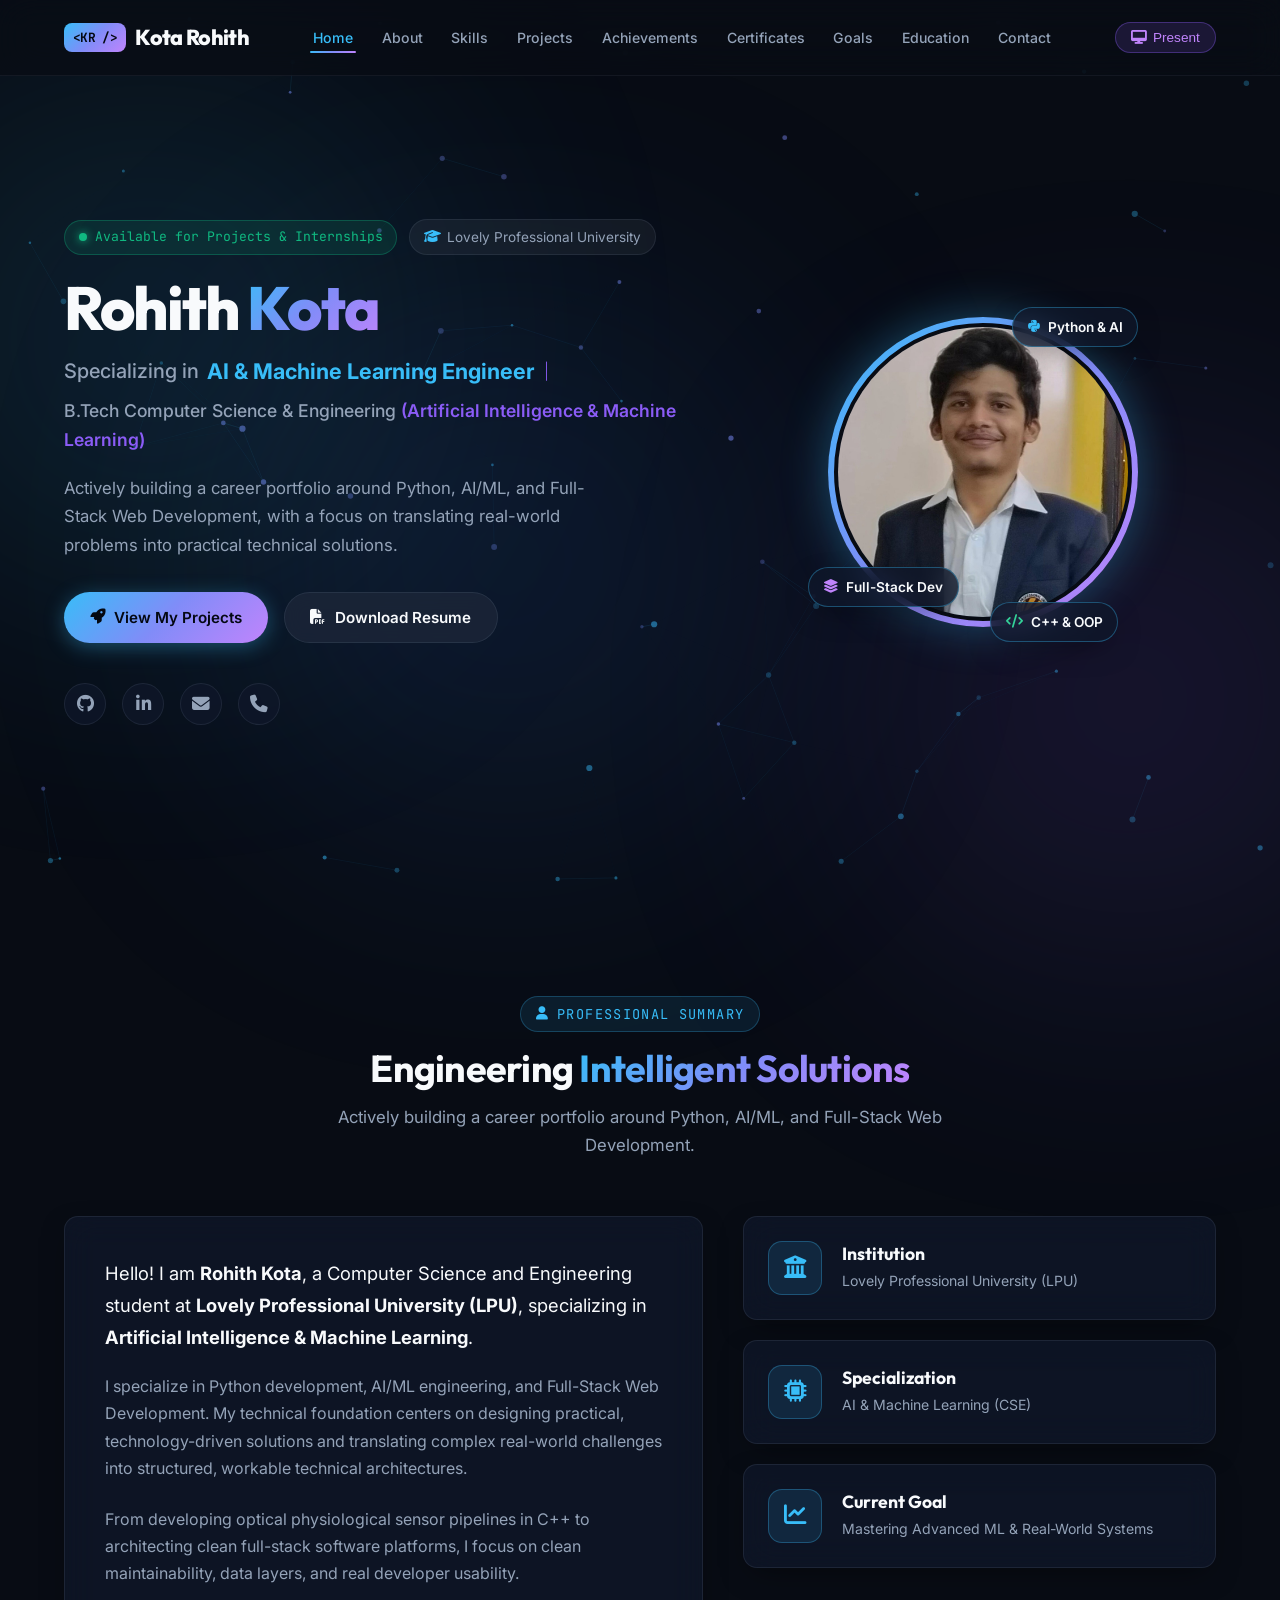
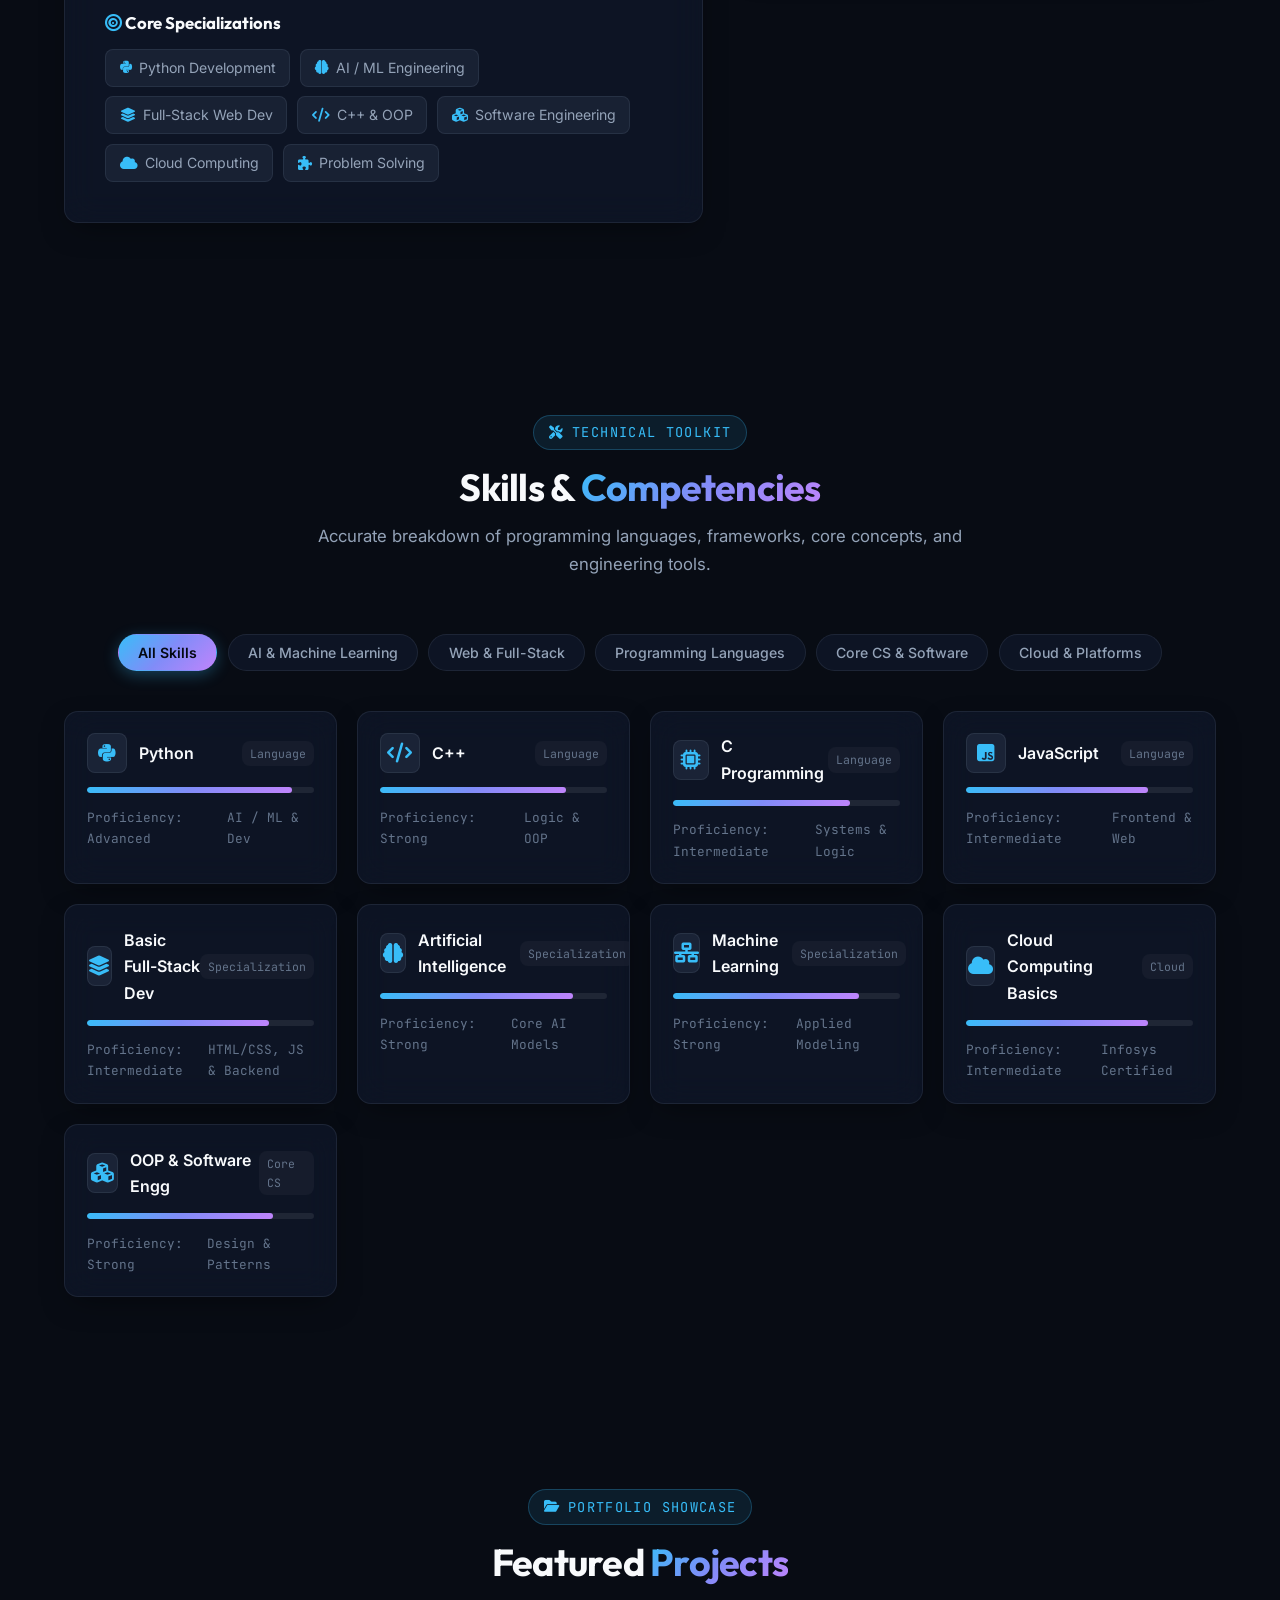
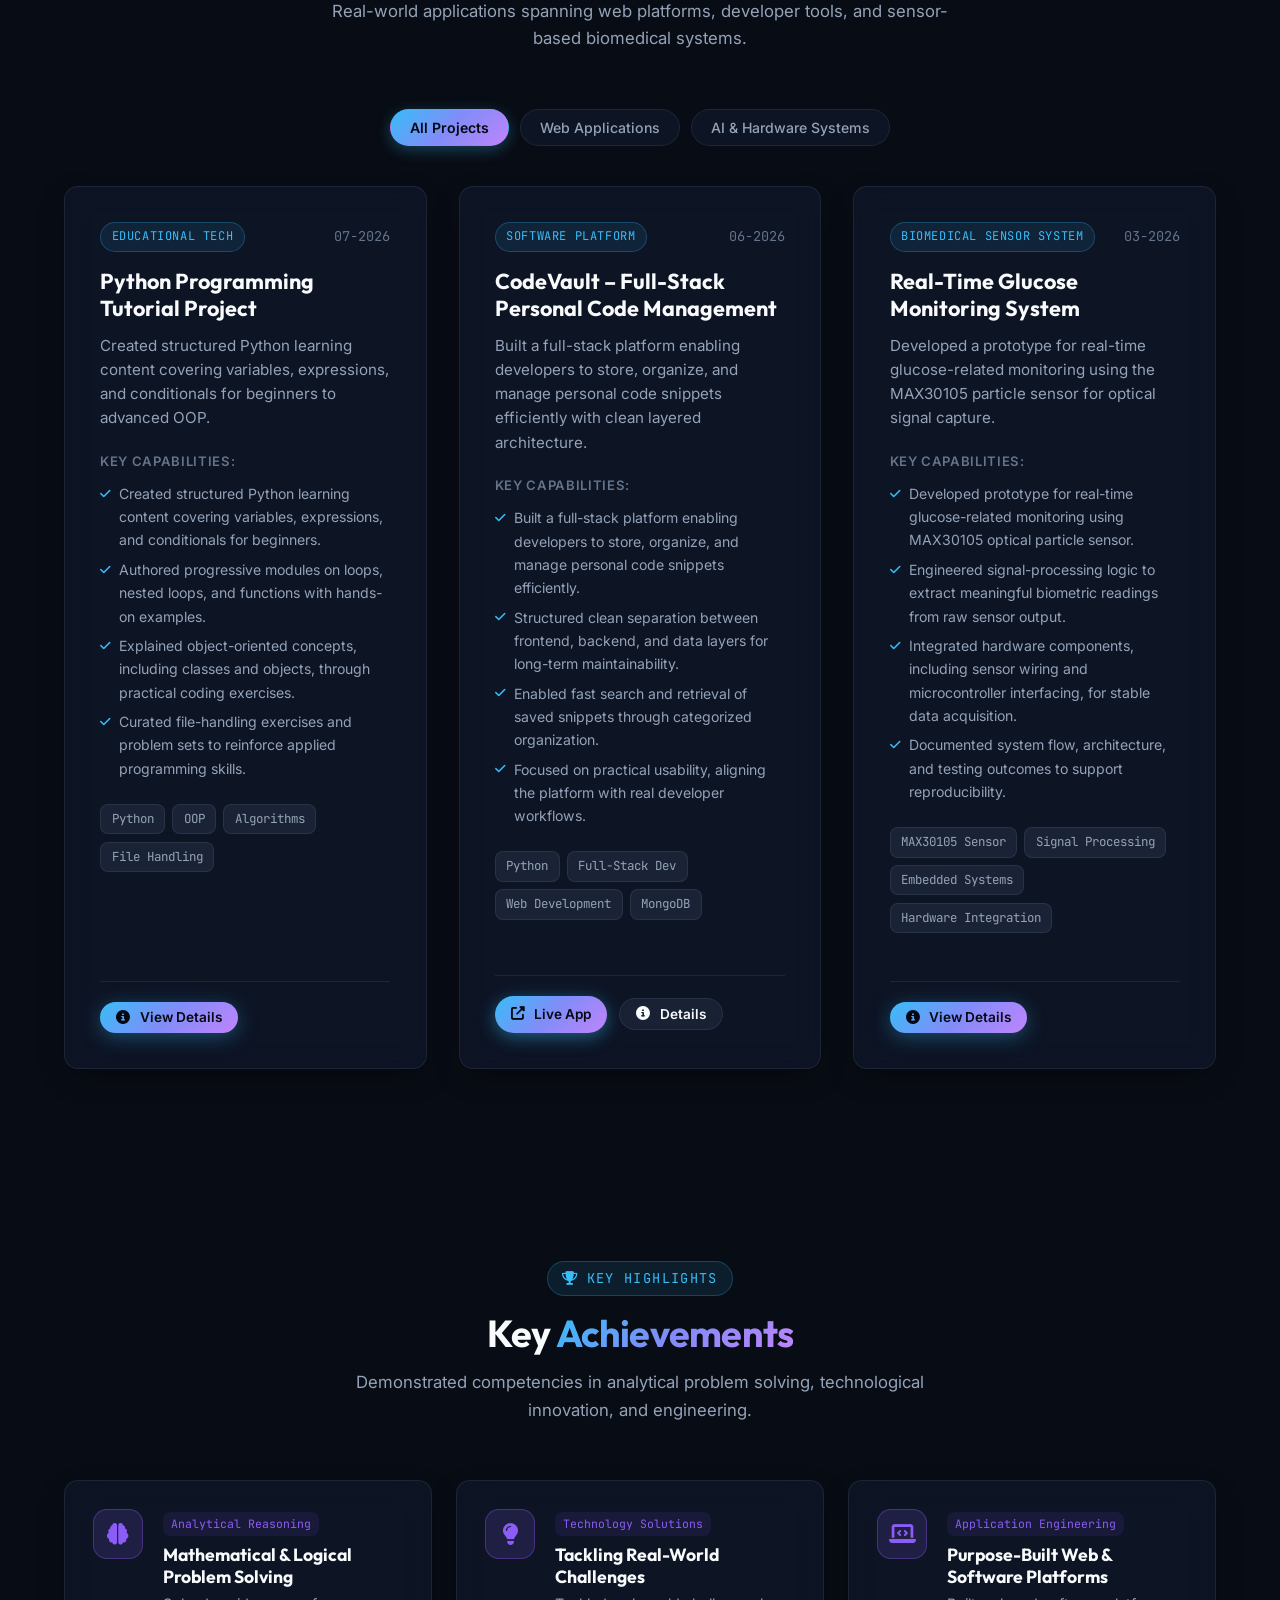
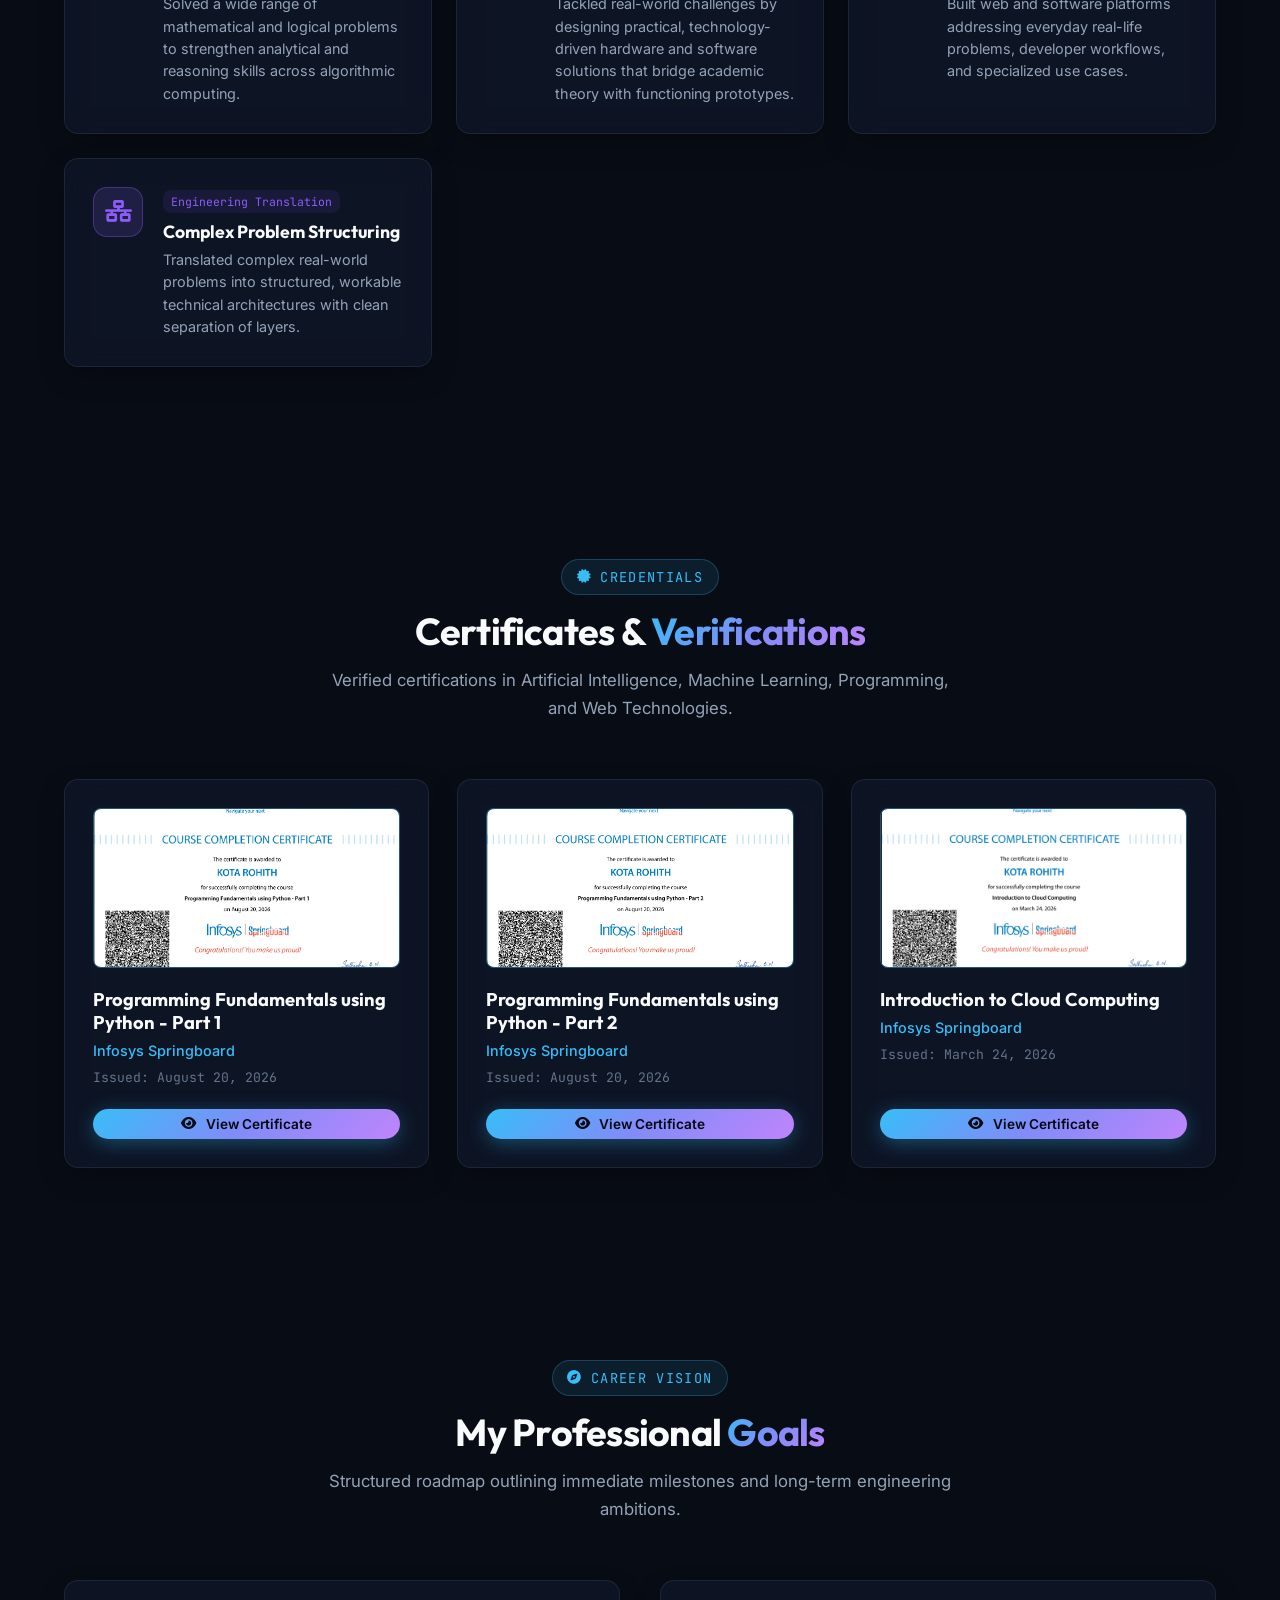
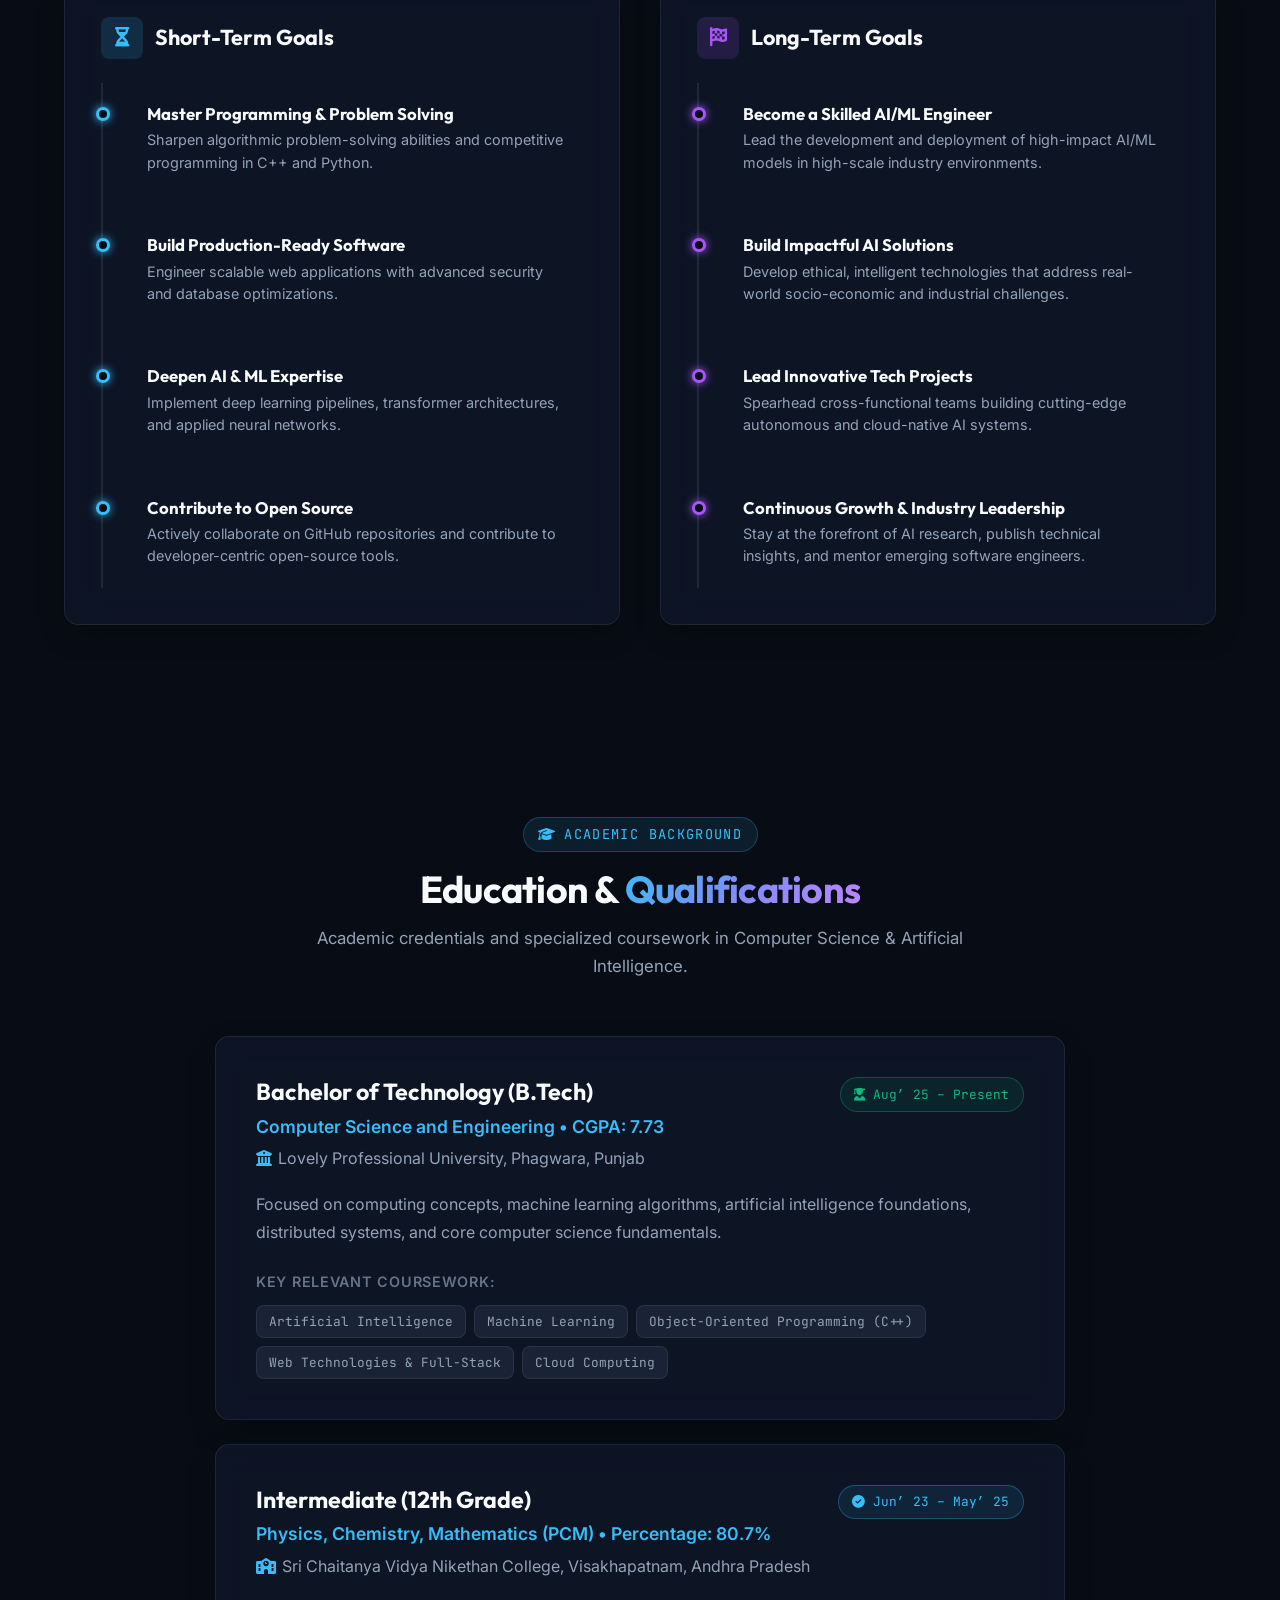
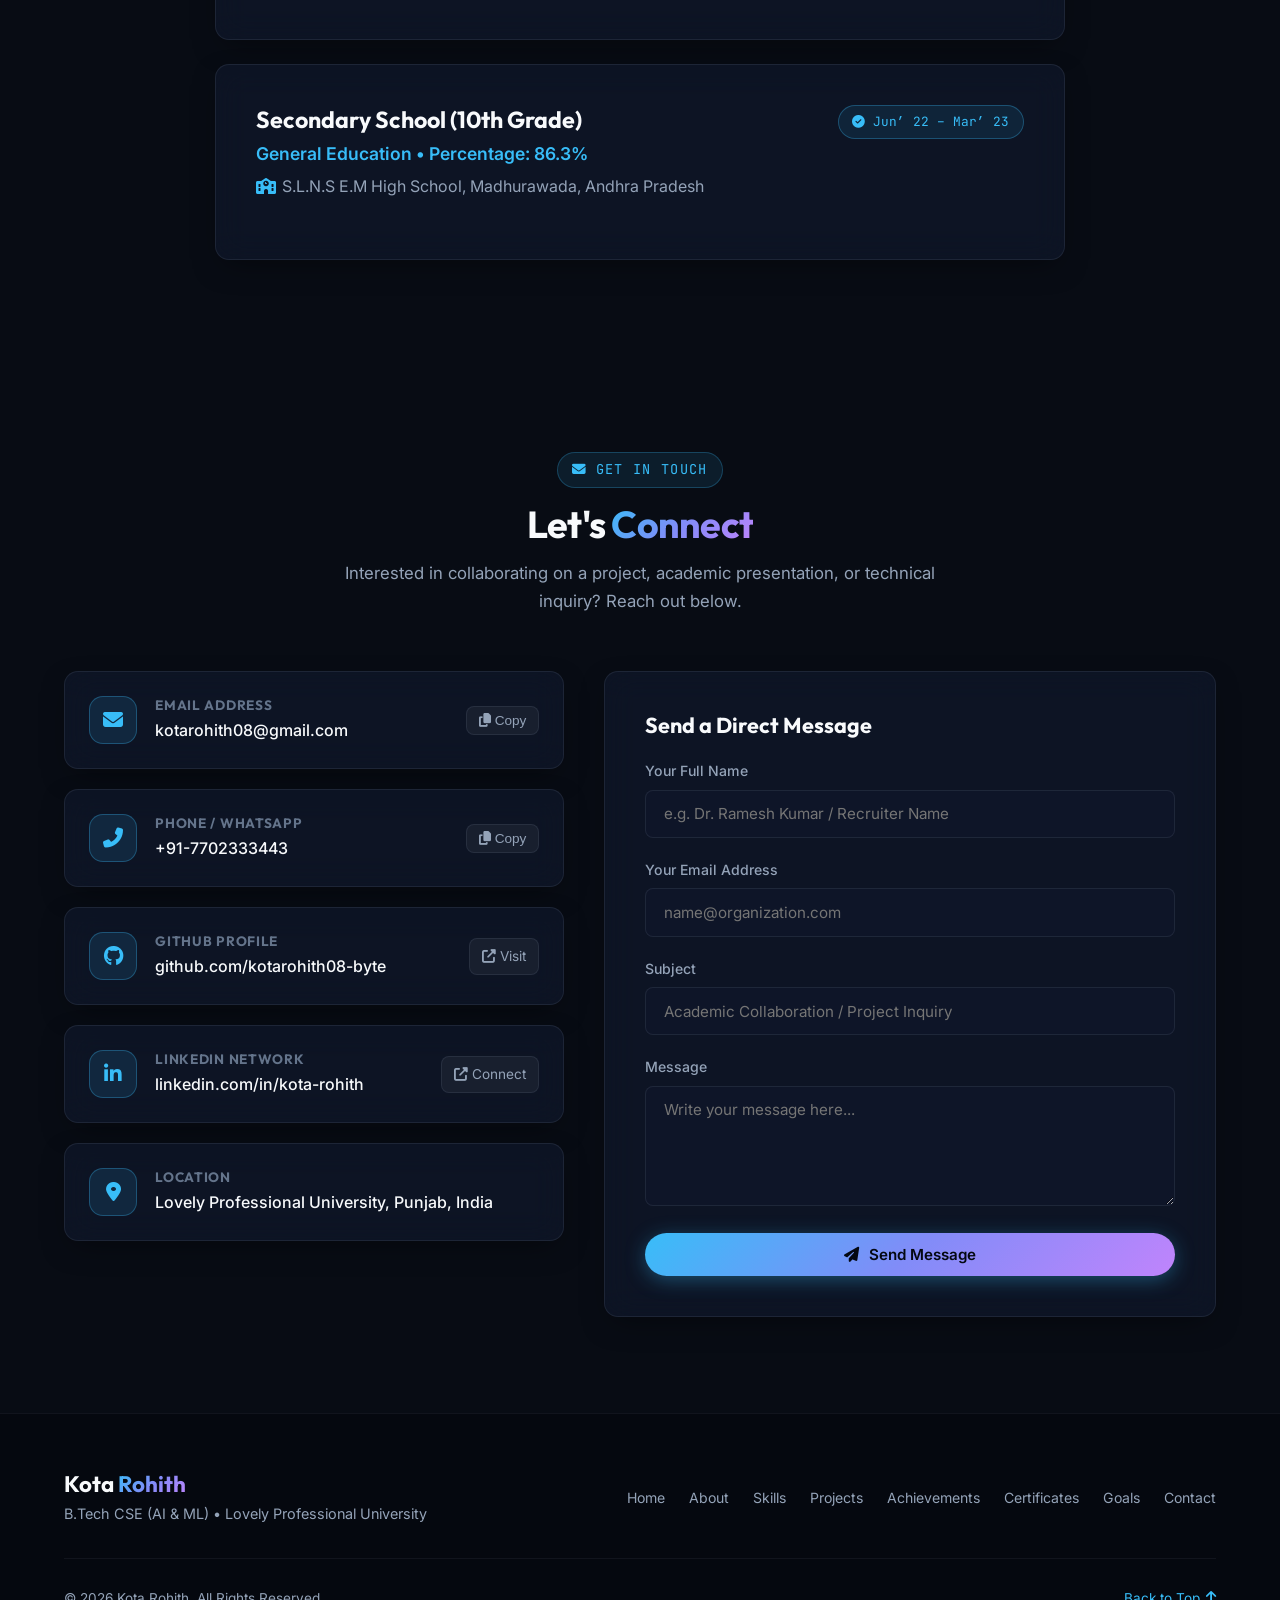
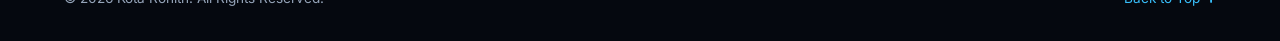
==== commit 197012b1: "Update portfolio projects, verified certificates, skills, and resume" ====
--- a/index.html
+++ b/index.html
@@ -96,7 +96,7 @@
           </div>
 
           <p class="hero-description">
-            Actively building a career portfolio around Python, AI/ML, and LLM-based applications, with a focus on translating real-world problems into practical technical solutions.
+            Actively building a career portfolio around Python, AI/ML, and Full-Stack Web Development, with a focus on translating real-world problems into practical technical solutions.
           </p>
 
           <div class="hero-cta">
@@ -136,10 +136,10 @@
               <i class="fab fa-python" style="color: #38bdf8;"></i> Python & AI
             </div>
             <div class="orbit-badge badge-pos-2">
-              <i class="fas fa-brain" style="color: #c084fc;"></i> NLP & LLMs
+              <i class="fas fa-layer-group" style="color: #c084fc;"></i> Full-Stack Dev
             </div>
             <div class="orbit-badge badge-pos-3">
-              <i class="fas fa-code" style="color: #34d399;"></i> C++ & DSA
+              <i class="fas fa-code" style="color: #34d399;"></i> C++ & OOP
             </div>
           </div>
         </div>
@@ -155,32 +155,30 @@
       <div class="section-header">
         <span class="section-tag"><i class="fas fa-user"></i> Professional Summary</span>
         <h2 class="section-title">Engineering <span class="gradient-text">Intelligent Solutions</span></h2>
-        <p class="section-subtitle">Actively building a career portfolio around Python, AI/ML, and LLM-based applications.</p>
+        <p class="section-subtitle">Actively building a career portfolio around Python, AI/ML, and Full-Stack Web Development.</p>
       </div>
 
       <div class="about-grid">
         <!-- Main Narrative Card -->
         <div class="glass-card about-card">
           <p class="about-intro">
-            Hello! I am <strong>Rohith Kota</strong>, a Computer Science and Engineering graduate/student at <strong>Lovely Professional University (LPU)</strong>, specializing in <strong>Artificial Intelligence & Machine Learning</strong>.
+            Hello! I am <strong>Rohith Kota</strong>, a Computer Science and Engineering student at <strong>Lovely Professional University (LPU)</strong>, specializing in <strong>Artificial Intelligence & Machine Learning</strong>.
           </p>
           <p class="about-text">
-            I specialize in Python development, AI/ML engineering, Natural Language Processing (NLP), LLM applications, and Generative AI. My technical foundation centers on designing practical, technology-driven solutions and translating complex real-world challenges into structured, workable technical architectures.
+            I specialize in Python development, AI/ML engineering, and Full-Stack Web Development. My technical foundation centers on designing practical, technology-driven solutions and translating complex real-world challenges into structured, workable technical architectures.
           </p>
           <p class="about-text">
-            From developing optical physiological sensor pipelines in C++ to architecting clean software platforms with backend API integrations, I focus on clean maintainability, data layers, and real developer usability.
+            From developing optical physiological sensor pipelines in C++ to architecting clean full-stack software platforms, I focus on clean maintainability, data layers, and real developer usability.
           </p>
 
           <h4 class="focus-areas-header"><i class="fas fa-bullseye" style="color: var(--accent-cyan);"></i> Core Specializations</h4>
           <div class="focus-tags">
             <span class="focus-tag"><i class="fab fa-python"></i> Python Development</span>
             <span class="focus-tag"><i class="fas fa-brain"></i> AI / ML Engineering</span>
-            <span class="focus-tag"><i class="fas fa-language"></i> Natural Language Processing (NLP)</span>
-            <span class="focus-tag"><i class="fas fa-robot"></i> LLM Applications</span>
-            <span class="focus-tag"><i class="fas fa-magic"></i> Generative AI</span>
-            <span class="focus-tag"><i class="fas fa-code"></i> C++ & DSA</span>
-            <span class="focus-tag"><i class="fas fa-cubes"></i> Software Development</span>
-            <span class="focus-tag"><i class="fas fa-plug"></i> API Integration</span>
+            <span class="focus-tag"><i class="fas fa-layer-group"></i> Full-Stack Web Dev</span>
+            <span class="focus-tag"><i class="fas fa-code"></i> C++ & OOP</span>
+            <span class="focus-tag"><i class="fas fa-cubes"></i> Software Engineering</span>
+            <span class="focus-tag"><i class="fas fa-cloud"></i> Cloud Computing</span>
             <span class="focus-tag"><i class="fas fa-puzzle-piece"></i> Problem Solving</span>
           </div>
         </div>
@@ -236,9 +234,10 @@
       <div class="filter-tabs">
         <button class="filter-btn active" data-skill-filter="all">All Skills</button>
         <button class="filter-btn" data-skill-filter="aiml">AI & Machine Learning</button>
+        <button class="filter-btn" data-skill-filter="web">Web & Full-Stack</button>
         <button class="filter-btn" data-skill-filter="languages">Programming Languages</button>
-        <button class="filter-btn" data-skill-filter="corecs">Core CS & Engineering</button>
-        <button class="filter-btn" data-skill-filter="tools">Tools & Platforms</button>
+        <button class="filter-btn" data-skill-filter="corecs">Core CS & Software</button>
+        <button class="filter-btn" data-skill-filter="tools">Cloud & Platforms</button>
       </div>
 
       <!-- Skills Grid -->
@@ -275,7 +274,7 @@
           </div>
           <div class="skill-meta">
             <span>Proficiency: Strong</span>
-            <span>DSA & OOP</span>
+            <span>Logic & OOP</span>
           </div>
         </div>
 
@@ -298,7 +297,7 @@
         </div>
 
         <!-- JavaScript -->
-        <div class="glass-card skill-card" data-category="languages">
+        <div class="glass-card skill-card" data-category="languages web">
           <div class="skill-header">
             <div class="skill-title-group">
               <div class="skill-icon"><i class="fab fa-js-square"></i></div>
@@ -311,7 +310,25 @@
           </div>
           <div class="skill-meta">
             <span>Proficiency: Intermediate</span>
-            <span>Web & APIs</span>
+            <span>Frontend & Web</span>
+          </div>
+        </div>
+
+        <!-- Basic Full-Stack Development -->
+        <div class="glass-card skill-card" data-category="web">
+          <div class="skill-header">
+            <div class="skill-title-group">
+              <div class="skill-icon"><i class="fas fa-layer-group"></i></div>
+              <span class="skill-name">Basic Full-Stack Dev</span>
+            </div>
+            <span class="skill-category-badge">Specialization</span>
+          </div>
+          <div class="skill-level-bar">
+            <div class="skill-progress" style="width: 80%;"></div>
+          </div>
+          <div class="skill-meta">
+            <span>Proficiency: Intermediate</span>
+            <span>HTML/CSS, JS & Backend</span>
           </div>
         </div>
 
@@ -351,57 +368,21 @@
           </div>
         </div>
 
-        <!-- NLP -->
-        <div class="glass-card skill-card" data-category="aiml">
+        <!-- Cloud Computing Basics -->
+        <div class="glass-card skill-card" data-category="tools">
           <div class="skill-header">
             <div class="skill-title-group">
-              <div class="skill-icon"><i class="fas fa-language"></i></div>
-              <span class="skill-name">Natural Language Processing</span>
-            </div>
-            <span class="skill-category-badge">Specialization</span>
+              <div class="skill-icon"><i class="fas fa-cloud"></i></div>
+              <span class="skill-name">Cloud Computing Basics</span>
+            </div>
+            <span class="skill-category-badge">Cloud</span>
           </div>
           <div class="skill-level-bar">
             <div class="skill-progress" style="width: 80%;"></div>
           </div>
           <div class="skill-meta">
             <span>Proficiency: Intermediate</span>
-            <span>Text & Language</span>
-          </div>
-        </div>
-
-        <!-- Generative AI & LLMs -->
-        <div class="glass-card skill-card" data-category="aiml">
-          <div class="skill-header">
-            <div class="skill-title-group">
-              <div class="skill-icon"><i class="fas fa-robot"></i></div>
-              <span class="skill-name">LLM Applications & GenAI</span>
-            </div>
-            <span class="skill-category-badge">Specialization</span>
-          </div>
-          <div class="skill-level-bar">
-            <div class="skill-progress" style="width: 80%;"></div>
-          </div>
-          <div class="skill-meta">
-            <span>Proficiency: Intermediate</span>
-            <span>Applied GenAI</span>
-          </div>
-        </div>
-
-        <!-- Data Structures & Algorithms -->
-        <div class="glass-card skill-card" data-category="corecs">
-          <div class="skill-header">
-            <div class="skill-title-group">
-              <div class="skill-icon"><i class="fas fa-sitemap"></i></div>
-              <span class="skill-name">Data Structures & Algo</span>
-            </div>
-            <span class="skill-category-badge">Core CS</span>
-          </div>
-          <div class="skill-level-bar">
-            <div class="skill-progress" style="width: 85%;"></div>
-          </div>
-          <div class="skill-meta">
-            <span>Proficiency: Strong</span>
-            <span>Problem Solving</span>
+            <span>Infosys Certified</span>
           </div>
         </div>
 
@@ -422,60 +403,6 @@
             <span>Design & Patterns</span>
           </div>
         </div>
-
-        <!-- Computer Networks & DBMS -->
-        <div class="glass-card skill-card" data-category="corecs">
-          <div class="skill-header">
-            <div class="skill-title-group">
-              <div class="skill-icon"><i class="fas fa-database"></i></div>
-              <span class="skill-name">Networks & DBMS</span>
-            </div>
-            <span class="skill-category-badge">Core CS</span>
-          </div>
-          <div class="skill-level-bar">
-            <div class="skill-progress" style="width: 80%;"></div>
-          </div>
-          <div class="skill-meta">
-            <span>Proficiency: Strong</span>
-            <span>Data & Protocols</span>
-          </div>
-        </div>
-
-        <!-- Git & GitHub -->
-        <div class="glass-card skill-card" data-category="tools">
-          <div class="skill-header">
-            <div class="skill-title-group">
-              <div class="skill-icon"><i class="fab fa-git-alt"></i></div>
-              <span class="skill-name">Git & GitHub</span>
-            </div>
-            <span class="skill-category-badge">Tool</span>
-          </div>
-          <div class="skill-level-bar">
-            <div class="skill-progress" style="width: 85%;"></div>
-          </div>
-          <div class="skill-meta">
-            <span>Proficiency: Strong</span>
-            <span>Version Control</span>
-          </div>
-        </div>
-
-        <!-- VS Code & API Integration -->
-        <div class="glass-card skill-card" data-category="tools">
-          <div class="skill-header">
-            <div class="skill-title-group">
-              <div class="skill-icon"><i class="fas fa-plug"></i></div>
-              <span class="skill-name">API Integration & Tools</span>
-            </div>
-            <span class="skill-category-badge">Tool</span>
-          </div>
-          <div class="skill-level-bar">
-            <div class="skill-progress" style="width: 82%;"></div>
-          </div>
-          <div class="skill-meta">
-            <span>Proficiency: Strong</span>
-            <span>VS Code & APIs</span>
-          </div>
-        </div>
       </div>
     </div>
   </section>
@@ -488,7 +415,7 @@
       <div class="section-header">
         <span class="section-tag"><i class="fas fa-folder-open"></i> Portfolio Showcase</span>
         <h2 class="section-title">Featured <span class="gradient-text">Projects</span></h2>
-        <p class="section-subtitle">Real-world applications spanning web platforms, sensor-based biomedical systems, and automated agricultural protection.</p>
+        <p class="section-subtitle">Real-world applications spanning web platforms, developer tools, and sensor-based biomedical systems.</p>
       </div>
 
       <!-- Project Filter -->
@@ -501,49 +428,50 @@
       <!-- Project Cards Grid -->
       <div class="projects-grid">
         
-        <!-- PROJECT 1: Real-Time Glucose Monitoring System -->
-        <div class="glass-card project-card" data-category="systems">
+        <!-- PROJECT 1: Python Programming Tutorial / Learning Project -->
+        <div class="glass-card project-card" data-category="web">
           <div class="project-top">
             <div class="project-header-meta">
-              <span class="project-badge">Biomedical Sensor System</span>
-              <span class="project-num">03-2026</span>
-            </div>
-            <h3 class="project-title">Real-Time Glucose Monitoring System</h3>
+              <span class="project-badge">Educational Tech</span>
+              <span class="project-num">07-2026</span>
+            </div>
+            <h3 class="project-title">Python Programming Tutorial Project</h3>
             <p class="project-desc">
-              Developed a prototype for real-time glucose-related monitoring using the MAX30105 particle sensor for optical signal capture.
+              Created structured Python learning content covering variables, expressions, and conditionals for beginners to advanced OOP.
             </p>
 
             <div class="project-highlights-title">Key Capabilities:</div>
             <div class="project-features">
               <div class="project-feature-item">
                 <i class="fas fa-check"></i>
-                <span>Engineered signal-processing logic to extract meaningful biometric readings from raw sensor output.</span>
-              </div>
-              <div class="project-feature-item">
-                <i class="fas fa-check"></i>
-                <span>Integrated hardware components, including sensor wiring and microcontroller interfacing, for stable data acquisition.</span>
-              </div>
-              <div class="project-feature-item">
-                <i class="fas fa-check"></i>
-                <span>Documented system flow, architecture, and testing outcomes to support reproducibility.</span>
+                <span>Created structured Python learning content covering variables, expressions, and conditionals for beginners.</span>
+              </div>
+              <div class="project-feature-item">
+                <i class="fas fa-check"></i>
+                <span>Authored progressive modules on loops, nested loops, and functions with hands-on examples.</span>
+              </div>
+              <div class="project-feature-item">
+                <i class="fas fa-check"></i>
+                <span>Explained object-oriented concepts, including classes and objects, through practical coding exercises.</span>
+              </div>
+              <div class="project-feature-item">
+                <i class="fas fa-check"></i>
+                <span>Curated file-handling exercises and problem sets to reinforce applied programming skills.</span>
               </div>
             </div>
 
             <div class="project-tech-tags">
-              <span class="tech-tag">MAX30105 Sensor</span>
-              <span class="tech-tag">Signal Processing</span>
-              <span class="tech-tag">Embedded Systems</span>
-              <span class="tech-tag">Hardware Integration</span>
+              <span class="tech-tag">Python</span>
+              <span class="tech-tag">OOP</span>
+              <span class="tech-tag">Algorithms</span>
+              <span class="tech-tag">File Handling</span>
             </div>
           </div>
 
           <div class="project-actions">
-            <button class="btn btn-primary btn-sm" data-open-project="glucose">
+            <button class="btn btn-primary btn-sm" data-open-project="pythonlearning">
               <i class="fas fa-info-circle"></i> View Details
             </button>
-            <a href="https://github.com/kotarohith08-byte" target="_blank" class="btn btn-secondary btn-sm" title="View Code on GitHub">
-              <i class="fab fa-github"></i> GitHub
-            </a>
           </div>
         </div>
 
@@ -554,15 +482,19 @@
               <span class="project-badge">Software Platform</span>
               <span class="project-num">06-2026</span>
             </div>
-            <h3 class="project-title">CodeVault – Personal Code Management</h3>
+            <h3 class="project-title">CodeVault – Full-Stack Personal Code Management</h3>
             <p class="project-desc">
-              Built a platform enabling developers to store, organize, and manage personal code snippets efficiently with clean layered architecture.
+              Built a full-stack platform enabling developers to store, organize, and manage personal code snippets efficiently with clean layered architecture.
             </p>
 
             <div class="project-highlights-title">Key Capabilities:</div>
             <div class="project-features">
               <div class="project-feature-item">
                 <i class="fas fa-check"></i>
+                <span>Built a full-stack platform enabling developers to store, organize, and manage personal code snippets efficiently.</span>
+              </div>
+              <div class="project-feature-item">
+                <i class="fas fa-check"></i>
                 <span>Structured clean separation between frontend, backend, and data layers for long-term maintainability.</span>
               </div>
               <div class="project-feature-item">
@@ -577,7 +509,7 @@
 
             <div class="project-tech-tags">
               <span class="tech-tag">Python</span>
-              <span class="tech-tag">API Integration</span>
+              <span class="tech-tag">Full-Stack Dev</span>
               <span class="tech-tag">Web Development</span>
               <span class="tech-tag">MongoDB</span>
             </div>
@@ -590,104 +522,53 @@
             <button class="btn btn-secondary btn-sm" data-open-project="codevault">
               <i class="fas fa-info-circle"></i> Details
             </button>
-            <a href="https://github.com/kotarohith08-byte" target="_blank" class="btn btn-secondary btn-sm" title="View Code on GitHub">
-              <i class="fab fa-github"></i> GitHub
-            </a>
-          </div>
-        </div>
-
-        <!-- PROJECT 3: Python Programming Tutorial / Learning Project -->
-        <div class="glass-card project-card" data-category="web">
-          <div class="project-top">
-            <div class="project-header-meta">
-              <span class="project-badge">Educational Tech</span>
-              <span class="project-num">07-2026</span>
-            </div>
-            <h3 class="project-title">Python Programming Tutorial Project</h3>
-            <p class="project-desc">
-              Created structured Python learning content covering variables, expressions, and conditionals for beginners to advanced OOP.
-            </p>
-
-            <div class="project-highlights-title">Key Capabilities:</div>
-            <div class="project-features">
-              <div class="project-feature-item">
-                <i class="fas fa-check"></i>
-                <span>Authored progressive modules on loops, nested loops, and functions with hands-on examples.</span>
-              </div>
-              <div class="project-feature-item">
-                <i class="fas fa-check"></i>
-                <span>Explained object-oriented concepts, including classes and objects, through practical coding exercises.</span>
-              </div>
-              <div class="project-feature-item">
-                <i class="fas fa-check"></i>
-                <span>Curated file-handling exercises and problem sets to reinforce applied programming skills.</span>
-              </div>
-            </div>
-
-            <div class="project-tech-tags">
-              <span class="tech-tag">Python</span>
-              <span class="tech-tag">OOP</span>
-              <span class="tech-tag">Algorithms</span>
-              <span class="tech-tag">File Handling</span>
-            </div>
-          </div>
-
-          <div class="project-actions">
-            <button class="btn btn-primary btn-sm" data-open-project="pythonlearning">
-              <i class="fas fa-info-circle"></i> View Details
-            </button>
-            <a href="https://youtube.com" target="_blank" class="btn btn-secondary btn-sm" title="View on YouTube">
-              <i class="fab fa-youtube"></i> YouTube
-            </a>
-            <a href="https://github.com/kotarohith08-byte" target="_blank" class="btn btn-secondary btn-sm" title="View GitHub">
-              <i class="fab fa-github"></i> GitHub
-            </a>
-          </div>
-        </div>
-
-        <!-- PROJECT 4: Smart AI-Enabled Rain Protection & Crop Drying System -->
+          </div>
+        </div>
+
+        <!-- PROJECT 3: Real-Time Glucose Monitoring System -->
         <div class="glass-card project-card" data-category="systems">
           <div class="project-top">
             <div class="project-header-meta">
-              <span class="project-badge">Smart Agri-Tech System</span>
-              <span class="project-num">Featured</span>
-            </div>
-            <h3 class="project-title">Smart Rain Protection & Crop Drying</h3>
+              <span class="project-badge">Biomedical Sensor System</span>
+              <span class="project-num">03-2026</span>
+            </div>
+            <h3 class="project-title">Real-Time Glucose Monitoring System</h3>
             <p class="project-desc">
-              An automated agricultural protection system that safeguards drying crops from sudden precipitation while optimizing natural solar drying cycles.
+              Developed a prototype for real-time glucose-related monitoring using the MAX30105 particle sensor for optical signal capture.
             </p>
 
             <div class="project-highlights-title">Key Capabilities:</div>
             <div class="project-features">
               <div class="project-feature-item">
                 <i class="fas fa-check"></i>
-                <span>Instant automated canopy deployment triggered by rain & humidity sensors.</span>
-              </div>
-              <div class="project-feature-item">
-                <i class="fas fa-check"></i>
-                <span>Multi-sensor fusion (DHT11, LDR, Wind) with L298N motor drivers.</span>
-              </div>
-              <div class="project-feature-item">
-                <i class="fas fa-check"></i>
-                <span>GSM SIM800L module for instant SMS farmer emergency notifications.</span>
+                <span>Developed prototype for real-time glucose-related monitoring using MAX30105 optical particle sensor.</span>
+              </div>
+              <div class="project-feature-item">
+                <i class="fas fa-check"></i>
+                <span>Engineered signal-processing logic to extract meaningful biometric readings from raw sensor output.</span>
+              </div>
+              <div class="project-feature-item">
+                <i class="fas fa-check"></i>
+                <span>Integrated hardware components, including sensor wiring and microcontroller interfacing, for stable data acquisition.</span>
+              </div>
+              <div class="project-feature-item">
+                <i class="fas fa-check"></i>
+                <span>Documented system flow, architecture, and testing outcomes to support reproducibility.</span>
               </div>
             </div>
 
             <div class="project-tech-tags">
-              <span class="tech-tag">Arduino Uno</span>
-              <span class="tech-tag">GSM SIM800L</span>
-              <span class="tech-tag">DHT11 / LDR</span>
-              <span class="tech-tag">L298N Driver</span>
+              <span class="tech-tag">MAX30105 Sensor</span>
+              <span class="tech-tag">Signal Processing</span>
+              <span class="tech-tag">Embedded Systems</span>
+              <span class="tech-tag">Hardware Integration</span>
             </div>
           </div>
 
           <div class="project-actions">
-            <button class="btn btn-primary btn-sm" data-open-project="cropdrying">
+            <button class="btn btn-primary btn-sm" data-open-project="glucose">
               <i class="fas fa-info-circle"></i> View Details
             </button>
-            <a href="https://github.com/kotarohith08-byte" target="_blank" class="btn btn-secondary btn-sm" title="View Code on GitHub">
-              <i class="fab fa-github"></i> GitHub
-            </a>
           </div>
         </div>
 
@@ -770,49 +651,47 @@
       </div>
 
       <div class="certificates-grid">
-        <!-- Certificate 1: Infosys Springboard - Introduction to Python -->
+        <!-- Certificate 1: Infosys Springboard - Programming Fundamentals using Python - Part 1 -->
         <div class="glass-card certificate-card">
           <div>
-            <div class="cert-thumbnail" style="padding: 0; overflow: hidden; border: 1px solid var(--border-glass-hover);" data-open-cert data-cert-title="Introduction to Python" data-cert-issuer="Infosys Springboard" data-cert-date="June 16, 2026" data-cert-img="assets/certificates/infosys-python-certificate.png" data-cert-verify-url="https://verify.onwingspan.com">
-              <img src="assets/certificates/infosys-python-certificate.png" alt="Introduction to Python - Infosys Springboard" style="width: 100%; height: 100%; object-fit: cover;">
-            </div>
-            <h4 class="cert-title">Introduction to Python</h4>
+            <div class="cert-thumbnail" style="padding: 0; overflow: hidden; border: 1px solid var(--border-glass-hover);" data-open-cert data-cert-title="Programming Fundamentals using Python - Part 1" data-cert-issuer="Infosys Springboard" data-cert-date="August 20, 2026" data-cert-img="assets/certificates/infosys-python-part1.png" data-cert-verify-url="https://verify.onwingspan.com">
+              <img src="assets/certificates/infosys-python-part1.png" alt="Programming Fundamentals using Python - Part 1 - Infosys Springboard" style="width: 100%; height: 100%; object-fit: cover;">
+            </div>
+            <h4 class="cert-title">Programming Fundamentals using Python - Part 1</h4>
             <div class="cert-issuer">Infosys Springboard</div>
-            <div class="cert-date">Issued: June 16, 2026</div>
-          </div>
-          <button class="btn btn-primary btn-sm" data-open-cert data-cert-title="Introduction to Python" data-cert-issuer="Infosys Springboard" data-cert-date="June 16, 2026" data-cert-img="assets/certificates/infosys-python-certificate.png" data-cert-verify-url="https://verify.onwingspan.com">
+            <div class="cert-date">Issued: August 20, 2026</div>
+          </div>
+          <button class="btn btn-primary btn-sm" data-open-cert data-cert-title="Programming Fundamentals using Python - Part 1" data-cert-issuer="Infosys Springboard" data-cert-date="August 20, 2026" data-cert-img="assets/certificates/infosys-python-part1.png" data-cert-verify-url="https://verify.onwingspan.com">
             <i class="fas fa-eye"></i> View Certificate
           </button>
         </div>
 
-        <!-- Certificate 2 Placeholder -->
+        <!-- Certificate 2: Infosys Springboard - Programming Fundamentals using Python - Part 2 -->
         <div class="glass-card certificate-card">
           <div>
-            <div class="cert-thumbnail" data-open-cert data-cert-title="Data Structures & Algorithms in C++" data-cert-issuer="Coding Platform / LPU" data-cert-date="2025">
-              <i class="fas fa-sitemap"></i>
-              <span>Click to Preview Credential</span>
-            </div>
-            <h4 class="cert-title">Data Structures & Algorithms in C++</h4>
-            <div class="cert-issuer">Technical Training / Certification</div>
-            <div class="cert-date">Issued: 2025</div>
-          </div>
-          <button class="btn btn-outline btn-sm" data-open-cert data-cert-title="Data Structures & Algorithms in C++" data-cert-issuer="Technical Training / Certification" data-cert-date="2025">
+            <div class="cert-thumbnail" style="padding: 0; overflow: hidden; border: 1px solid var(--border-glass-hover);" data-open-cert data-cert-title="Programming Fundamentals using Python - Part 2" data-cert-issuer="Infosys Springboard" data-cert-date="August 20, 2026" data-cert-img="assets/certificates/infosys-python-part2.png" data-cert-verify-url="https://verify.onwingspan.com">
+              <img src="assets/certificates/infosys-python-part2.png" alt="Programming Fundamentals using Python - Part 2 - Infosys Springboard" style="width: 100%; height: 100%; object-fit: cover;">
+            </div>
+            <h4 class="cert-title">Programming Fundamentals using Python - Part 2</h4>
+            <div class="cert-issuer">Infosys Springboard</div>
+            <div class="cert-date">Issued: August 20, 2026</div>
+          </div>
+          <button class="btn btn-primary btn-sm" data-open-cert data-cert-title="Programming Fundamentals using Python - Part 2" data-cert-issuer="Infosys Springboard" data-cert-date="August 20, 2026" data-cert-img="assets/certificates/infosys-python-part2.png" data-cert-verify-url="https://verify.onwingspan.com">
             <i class="fas fa-eye"></i> View Certificate
           </button>
         </div>
 
-        <!-- Certificate 3 Placeholder -->
+        <!-- Certificate 3: Infosys Springboard - Introduction to Cloud Computing -->
         <div class="glass-card certificate-card">
           <div>
-            <div class="cert-thumbnail" data-open-cert data-cert-title="Full-Stack Web Development & Node.js" data-cert-issuer="Web Certification Authority" data-cert-date="2025">
-              <i class="fab fa-node-js"></i>
-              <span>Click to Preview Credential</span>
-            </div>
-            <h4 class="cert-title">Full-Stack Web & Backend Engineering</h4>
-            <div class="cert-issuer">Web Dev Certification Program</div>
-            <div class="cert-date">Issued: 2025</div>
-          </div>
-          <button class="btn btn-outline btn-sm" data-open-cert data-cert-title="Full-Stack Web & Backend Engineering" data-cert-issuer="Web Dev Certification Program" data-cert-date="2025">
+            <div class="cert-thumbnail" style="padding: 0; overflow: hidden; border: 1px solid var(--border-glass-hover);" data-open-cert data-cert-title="Introduction to Cloud Computing" data-cert-issuer="Infosys Springboard" data-cert-date="March 24, 2026" data-cert-img="assets/certificates/infosys-cloud-computing.png" data-cert-verify-url="https://verify.onwingspan.com">
+              <img src="assets/certificates/infosys-cloud-computing.png" alt="Introduction to Cloud Computing - Infosys Springboard" style="width: 100%; height: 100%; object-fit: cover;">
+            </div>
+            <h4 class="cert-title">Introduction to Cloud Computing</h4>
+            <div class="cert-issuer">Infosys Springboard</div>
+            <div class="cert-date">Issued: March 24, 2026</div>
+          </div>
+          <button class="btn btn-primary btn-sm" data-open-cert data-cert-title="Introduction to Cloud Computing" data-cert-issuer="Infosys Springboard" data-cert-date="March 24, 2026" data-cert-img="assets/certificates/infosys-cloud-computing.png" data-cert-verify-url="https://verify.onwingspan.com">
             <i class="fas fa-eye"></i> View Certificate
           </button>
         </div>
@@ -918,35 +797,65 @@
         <p class="section-subtitle">Academic credentials and specialized coursework in Computer Science & Artificial Intelligence.</p>
       </div>
 
-      <div class="education-wrapper">
+      <div class="education-wrapper" style="display: flex; flex-direction: column; gap: 1.5rem;">
+        <!-- Degree 1: B.Tech at LPU -->
         <div class="glass-card edu-card">
           <div class="edu-header">
             <div>
               <h3 class="edu-degree">Bachelor of Technology (B.Tech)</h3>
-              <div class="edu-spec">Computer Science & Engineering</div>
+              <div class="edu-spec">Computer Science and Engineering • CGPA: 7.73</div>
               <div class="edu-institution">
-                <i class="fas fa-university" style="color: var(--accent-cyan);"></i> Lovely Professional University (LPU)
+                <i class="fas fa-university" style="color: var(--accent-cyan);"></i> Lovely Professional University, Phagwara, Punjab
               </div>
             </div>
             <span class="edu-badge-status">
-              <i class="fas fa-user-graduate"></i> Enrolled Student
+              <i class="fas fa-user-graduate"></i> Aug’ 25 – Present
             </span>
           </div>
 
           <p style="color: var(--text-secondary); line-height: 1.7; margin-top: 1rem;">
-            Focused on advanced computing concepts, machine learning algorithms, artificial intelligence foundations, distributed systems, and core computer science fundamentals.
+            Focused on computing concepts, machine learning algorithms, artificial intelligence foundations, distributed systems, and core computer science fundamentals.
           </p>
 
           <div class="edu-coursework-title">Key Relevant Coursework:</div>
           <div class="coursework-pills">
             <span class="course-pill">Artificial Intelligence</span>
             <span class="course-pill">Machine Learning</span>
-            <span class="course-pill">Data Structures & Algorithms</span>
-            <span class="course-pill">Database Management Systems</span>
             <span class="course-pill">Object-Oriented Programming (C++)</span>
-            <span class="course-pill">Operating Systems</span>
-            <span class="course-pill">Computer Networks</span>
-            <span class="course-pill">Web Technologies</span>
+            <span class="course-pill">Web Technologies & Full-Stack</span>
+            <span class="course-pill">Cloud Computing</span>
+          </div>
+        </div>
+
+        <!-- Degree 2: Intermediate at Sri Chaitanya -->
+        <div class="glass-card edu-card">
+          <div class="edu-header">
+            <div>
+              <h3 class="edu-degree">Intermediate (12th Grade)</h3>
+              <div class="edu-spec">Physics, Chemistry, Mathematics (PCM) • Percentage: 80.7%</div>
+              <div class="edu-institution">
+                <i class="fas fa-school" style="color: var(--accent-cyan);"></i> Sri Chaitanya Vidya Nikethan College, Visakhapatnam, Andhra Pradesh
+              </div>
+            </div>
+            <span class="edu-badge-status" style="color: var(--accent-cyan); background: rgba(56, 189, 248, 0.1); border-color: rgba(56, 189, 248, 0.3);">
+              <i class="fas fa-check-circle"></i> Jun’ 23 – May’ 25
+            </span>
+          </div>
+        </div>
+
+        <!-- Degree 3: Secondary School at S.L.N.S -->
+        <div class="glass-card edu-card">
+          <div class="edu-header">
+            <div>
+              <h3 class="edu-degree">Secondary School (10th Grade)</h3>
+              <div class="edu-spec">General Education • Percentage: 86.3%</div>
+              <div class="edu-institution">
+                <i class="fas fa-school" style="color: var(--accent-cyan);"></i> S.L.N.S E.M High School, Madhurawada, Andhra Pradesh
+              </div>
+            </div>
+            <span class="edu-badge-status" style="color: var(--accent-cyan); background: rgba(56, 189, 248, 0.1); border-color: rgba(56, 189, 248, 0.3);">
+              <i class="fas fa-check-circle"></i> Jun’ 22 – Mar’ 23
+            </span>
           </div>
         </div>
       </div>
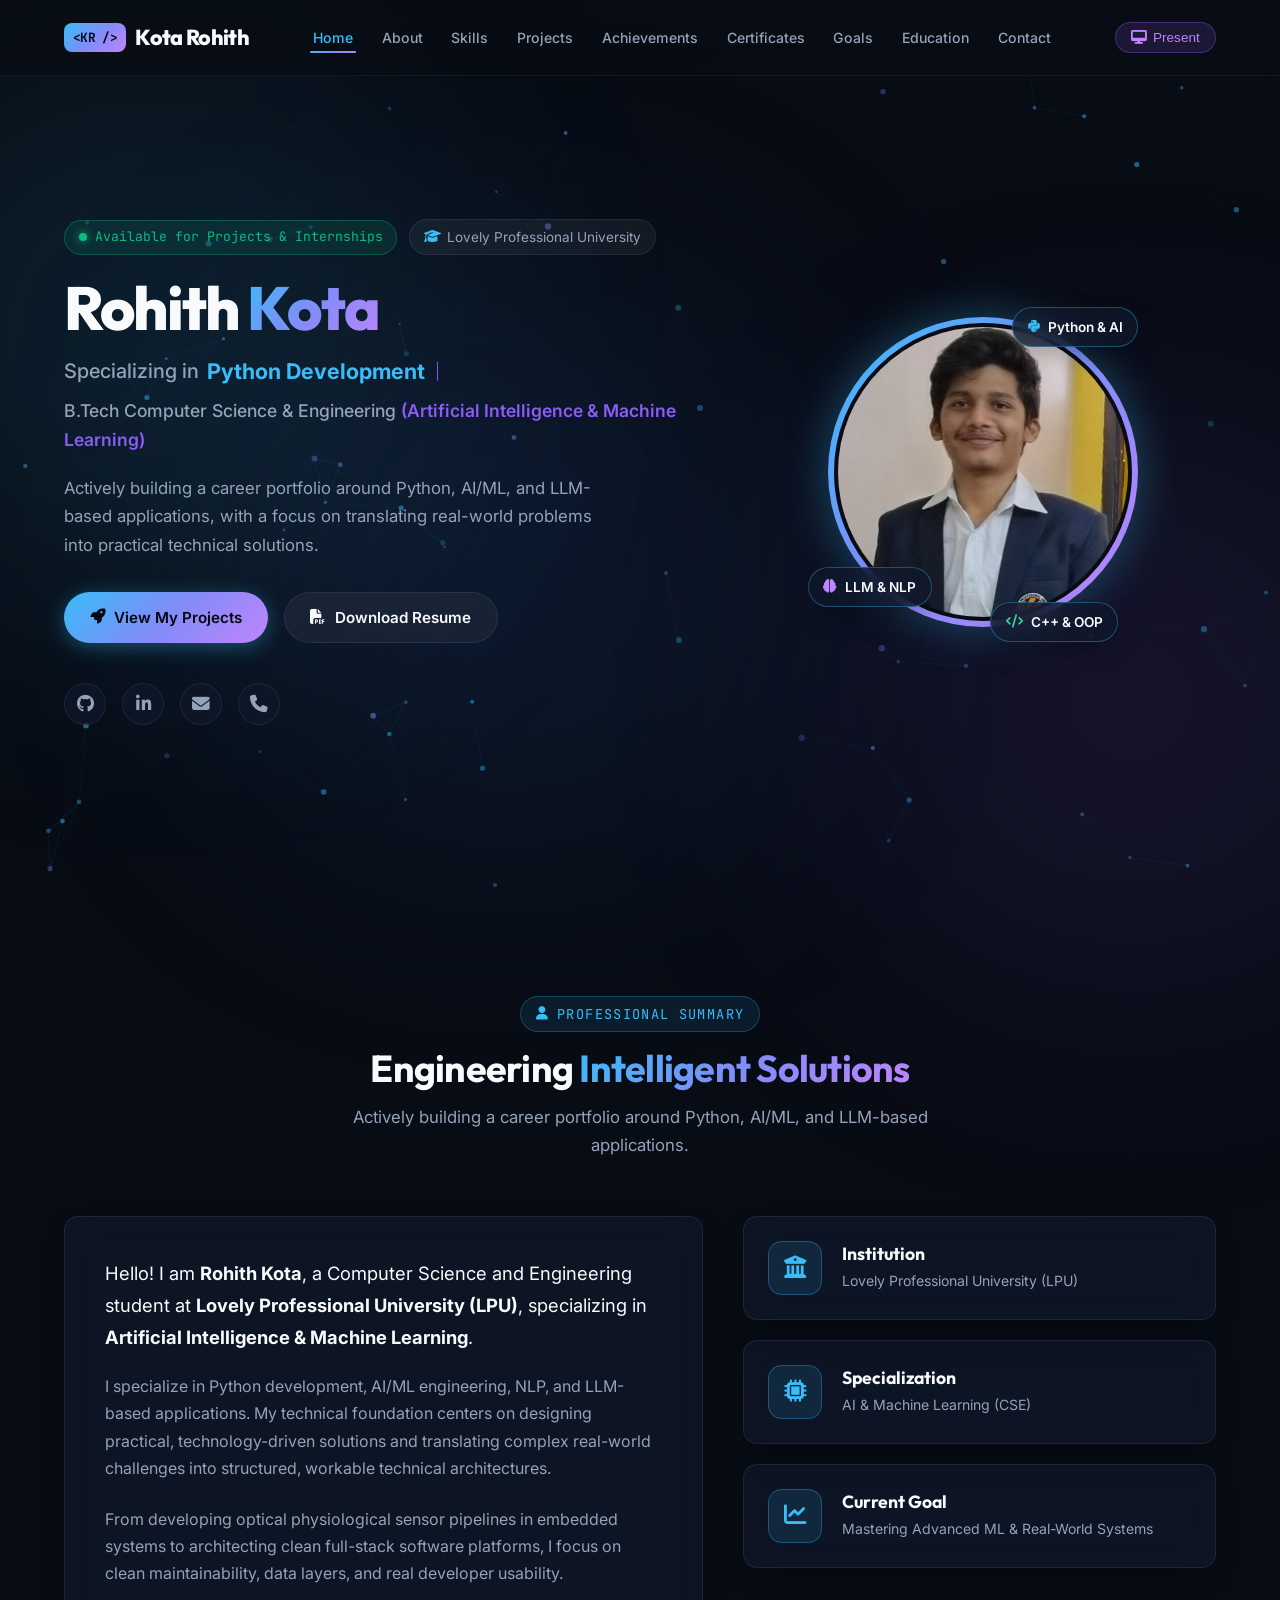
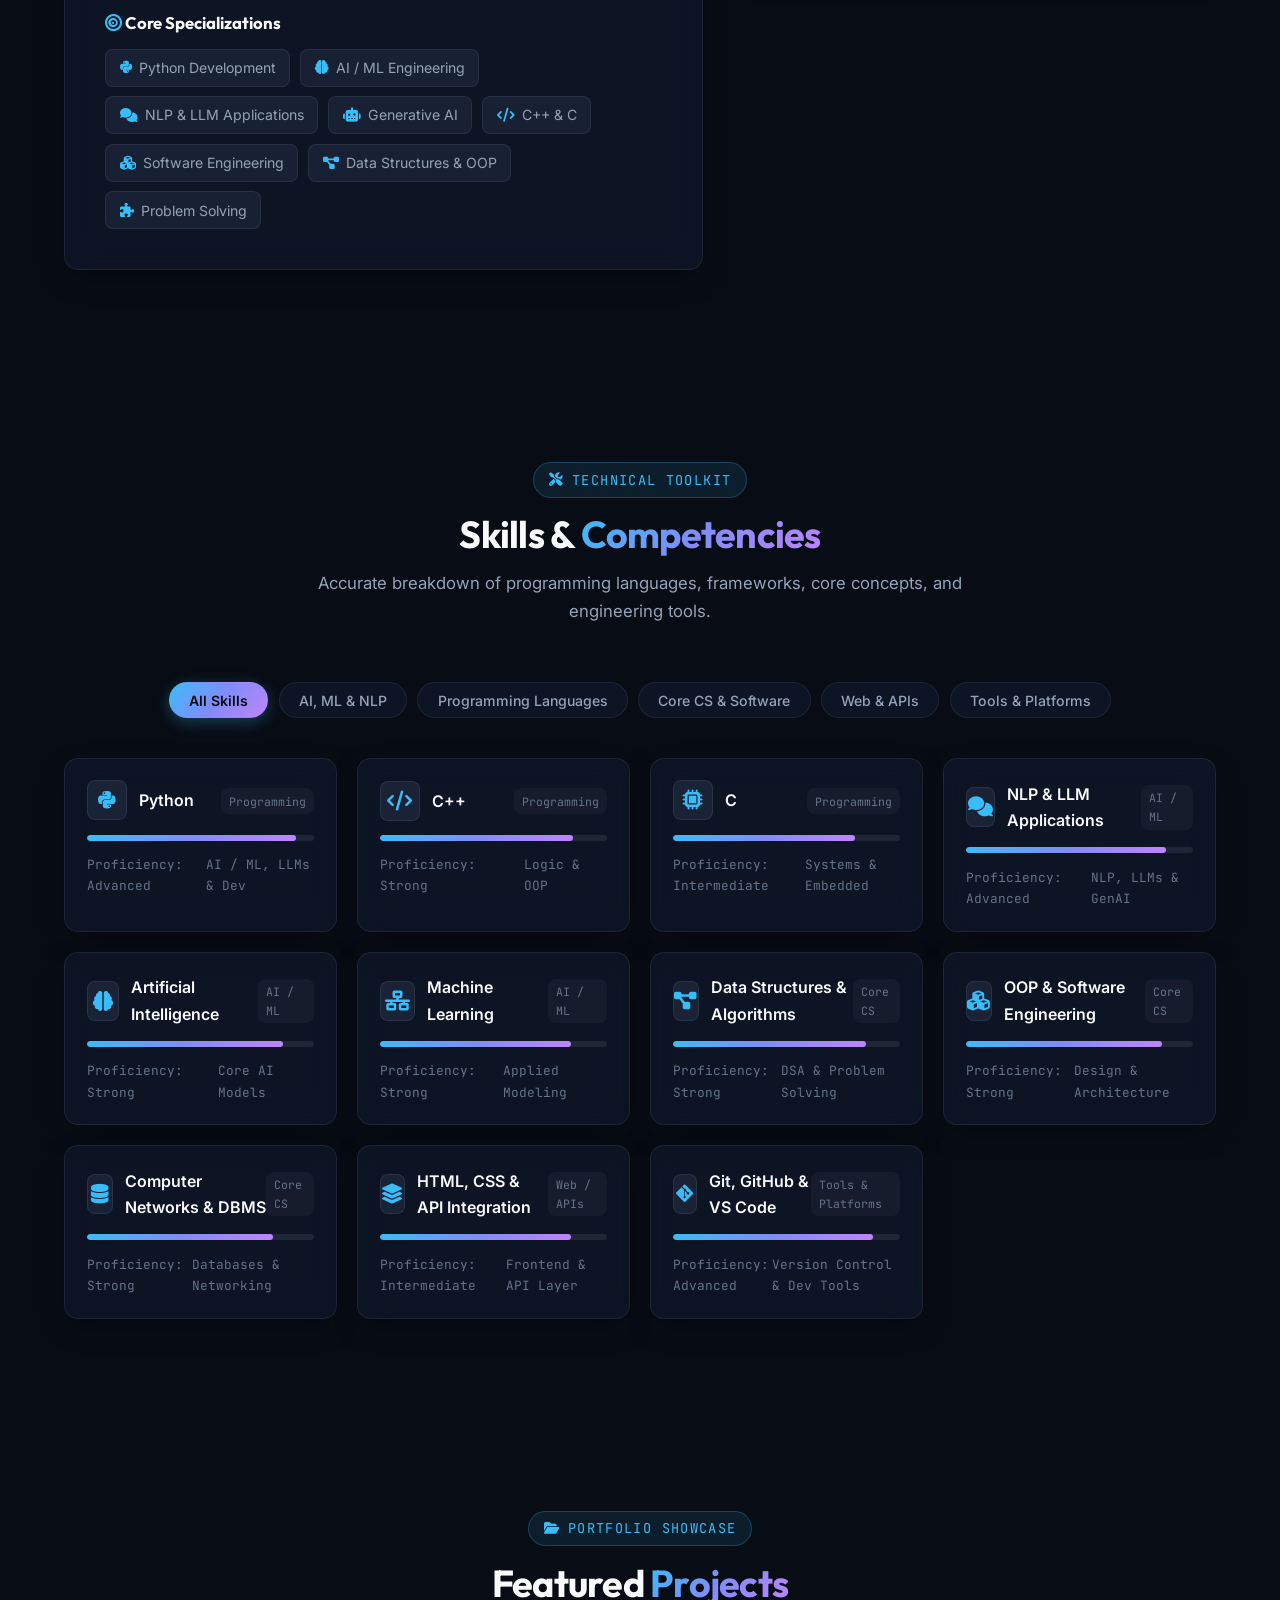
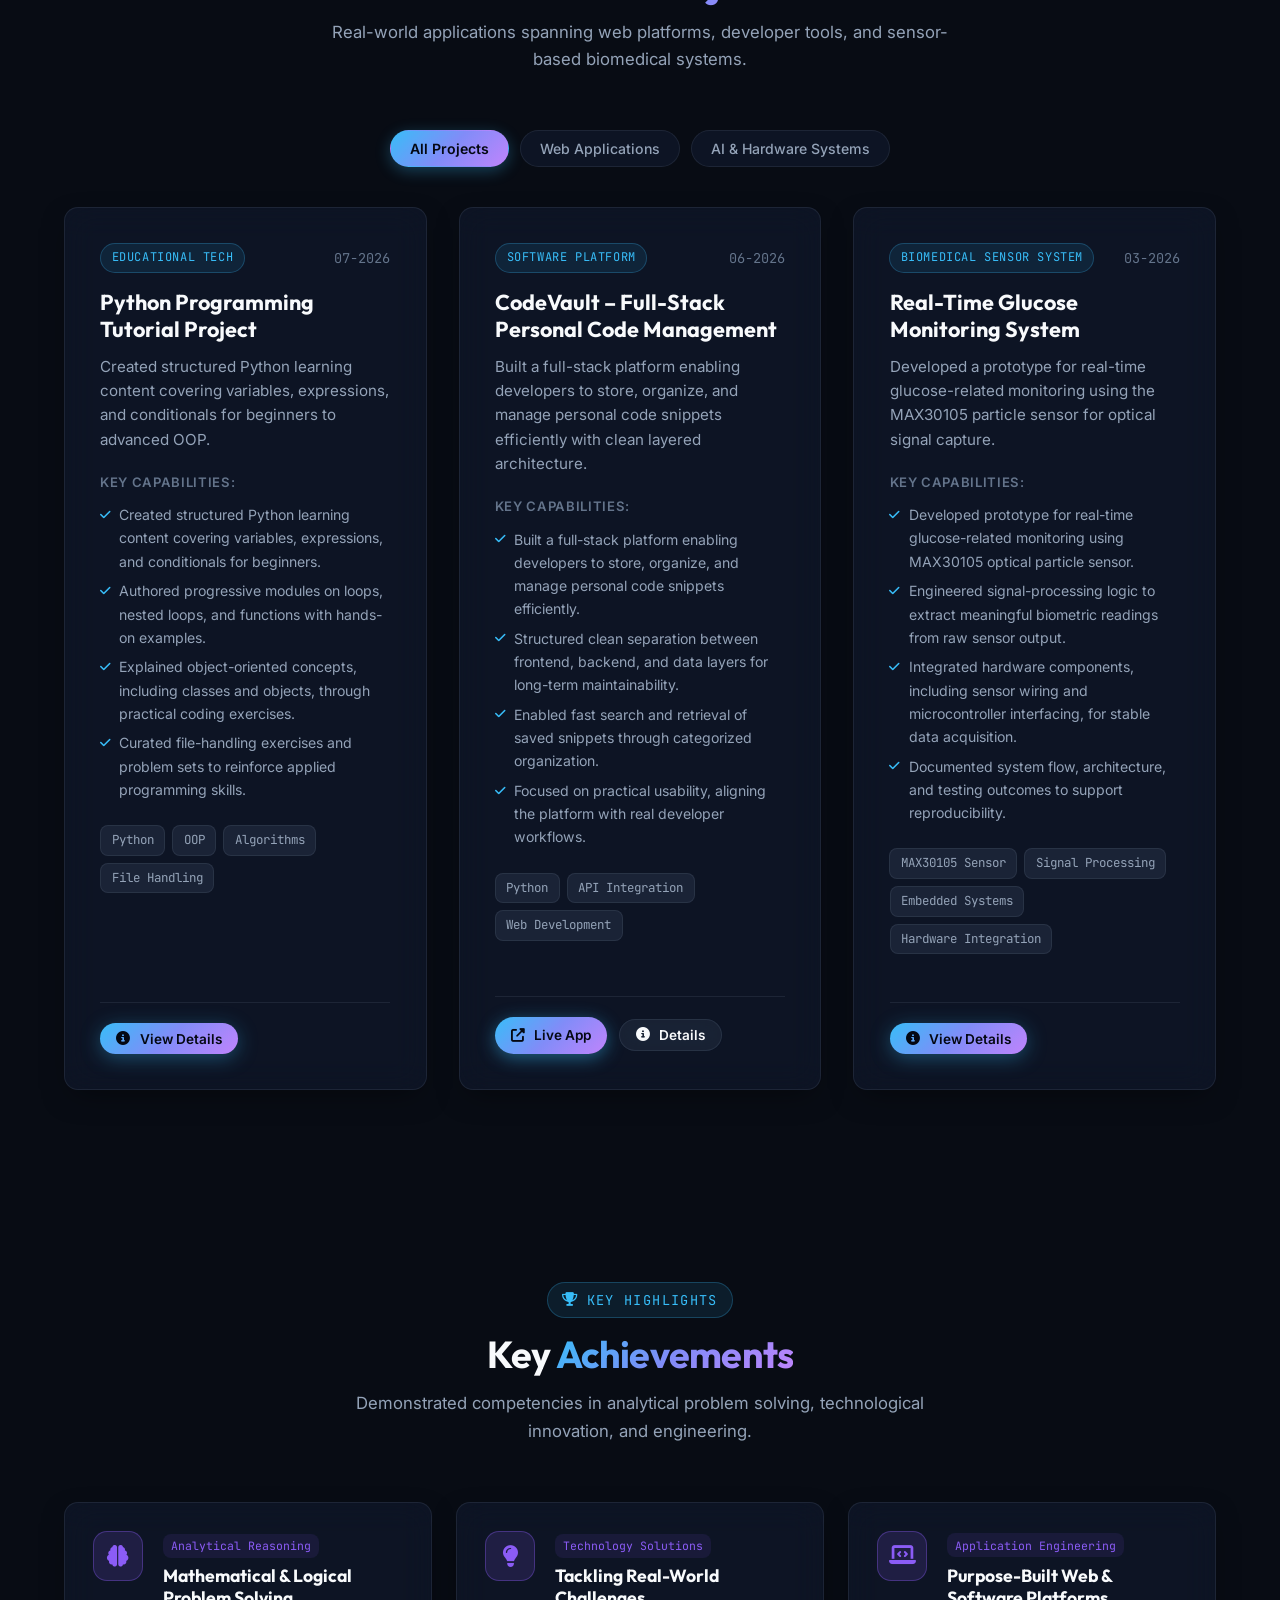
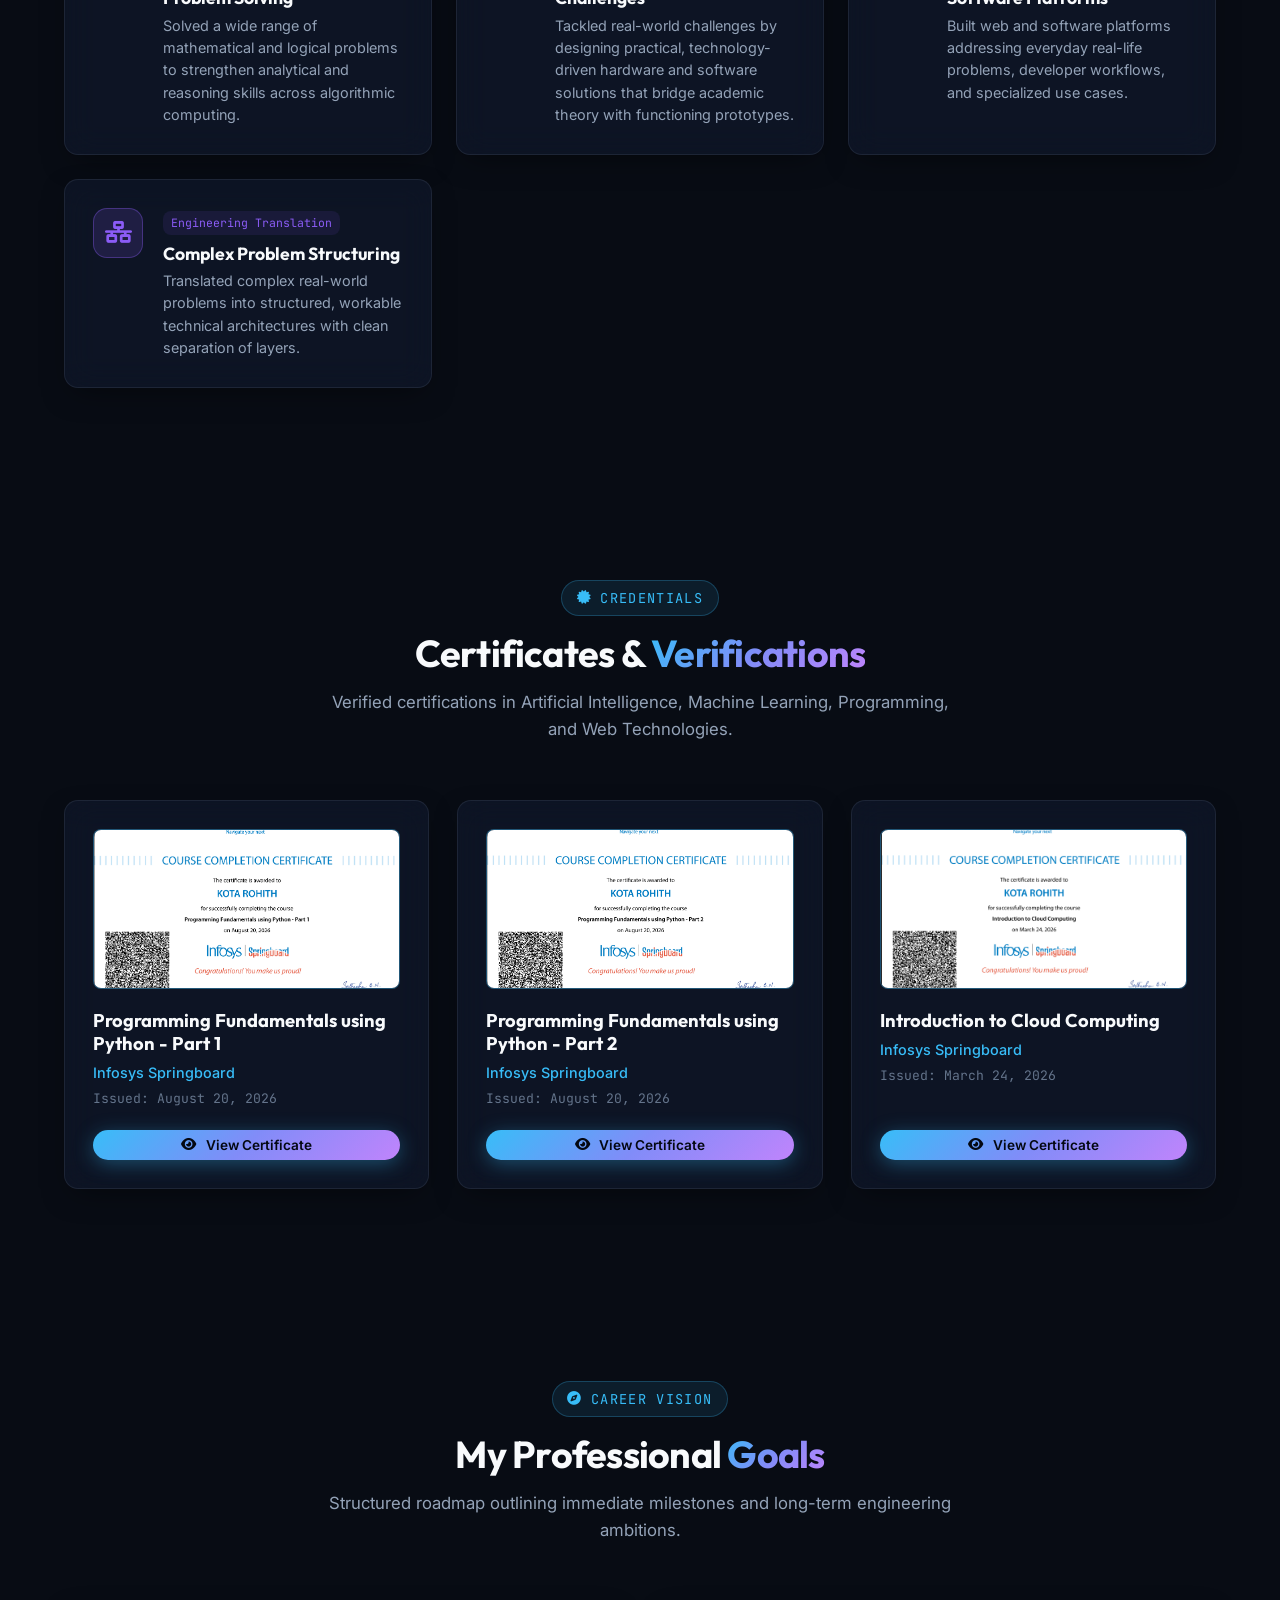
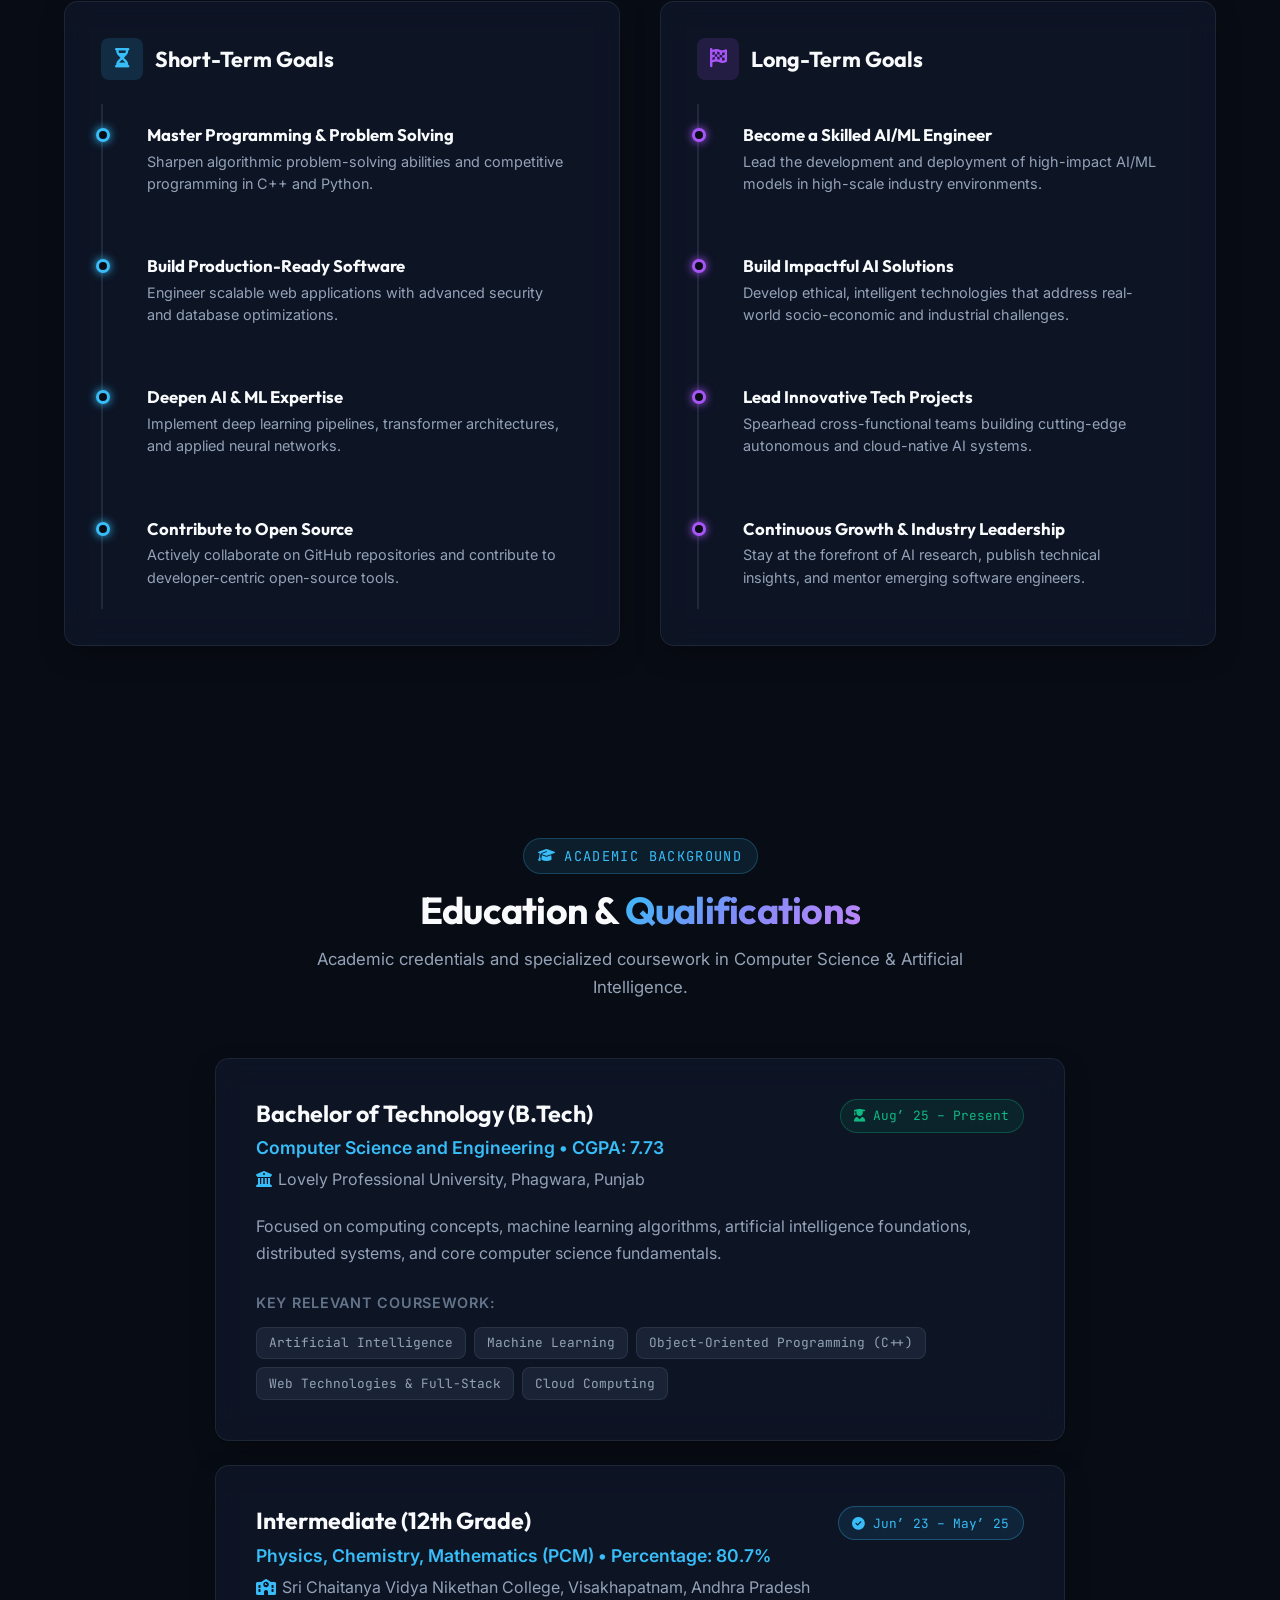
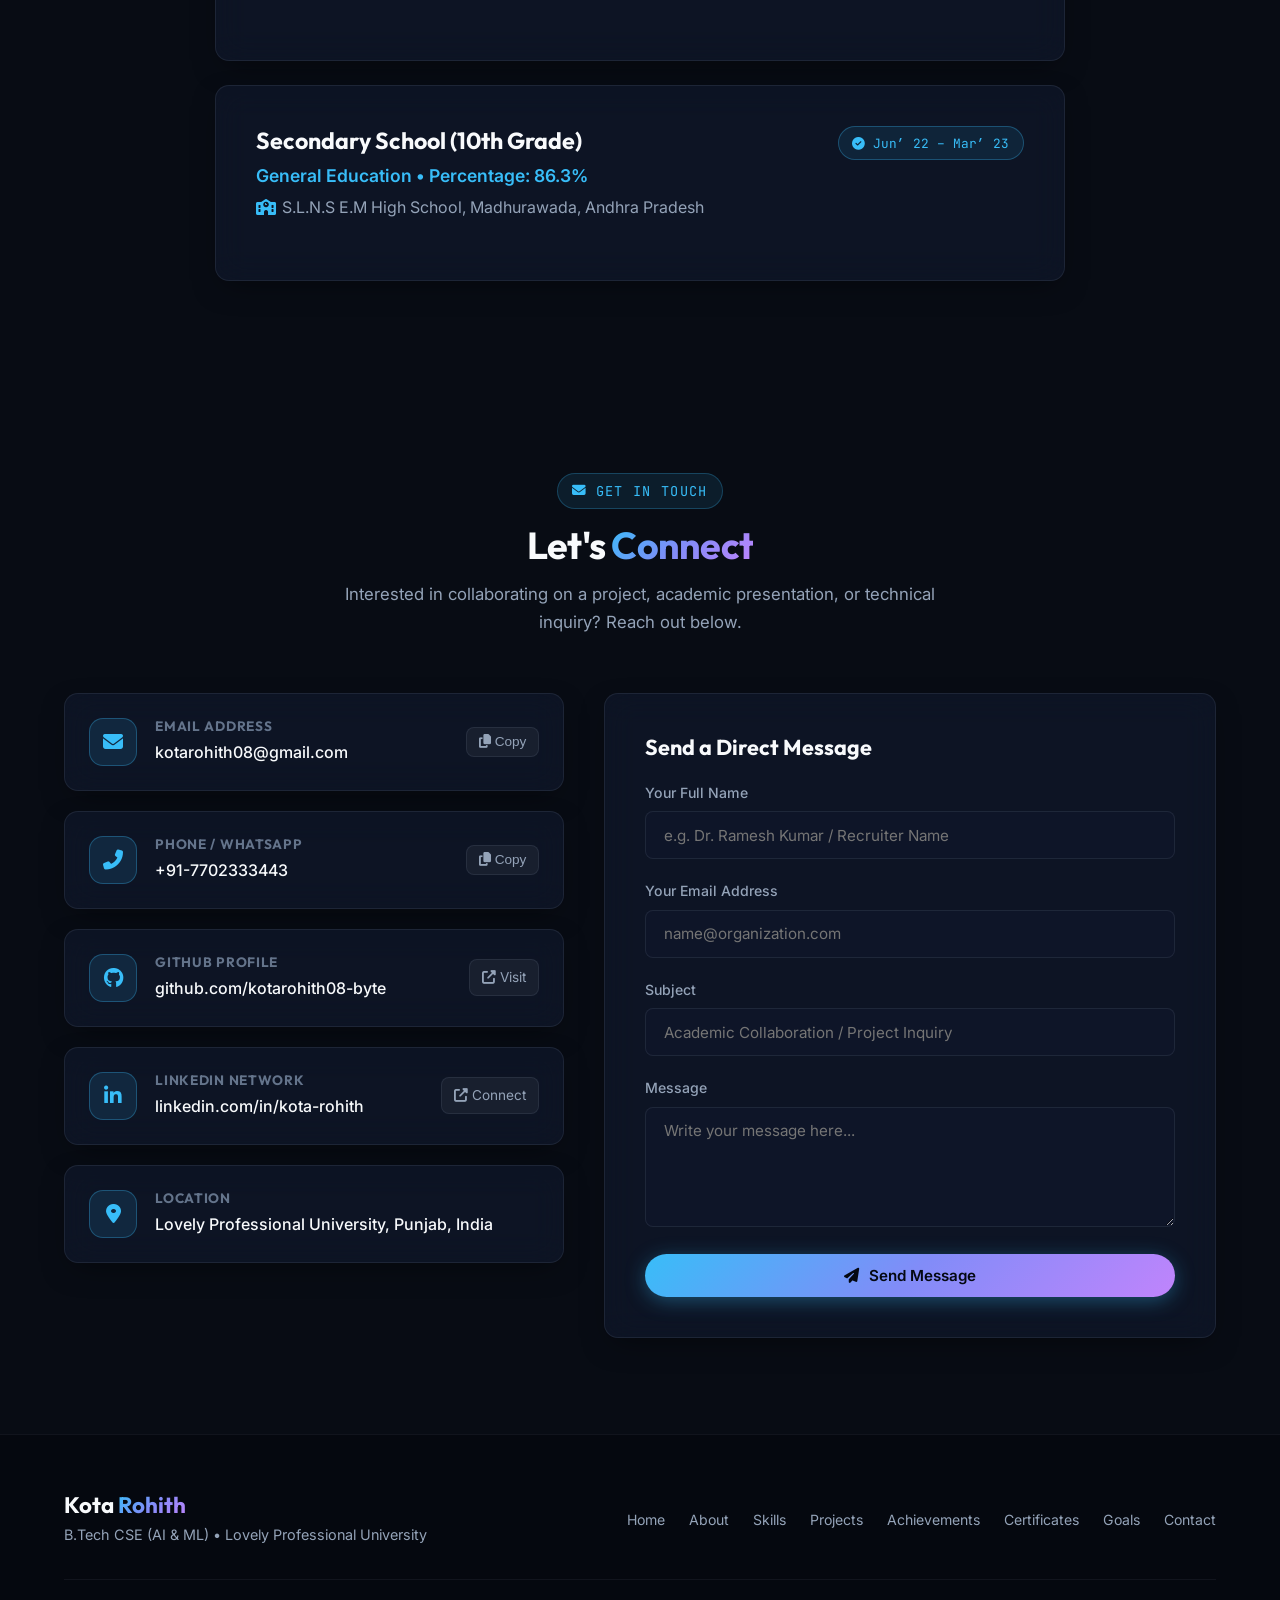
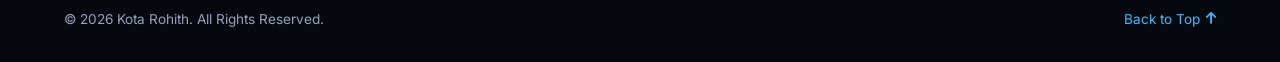
==== commit 546bcfb7: "Update resume and synchronize portfolio details with new resume" ====
--- a/index.html
+++ b/index.html
@@ -4,9 +4,9 @@
   <meta charset="UTF-8">
   <meta name="viewport" content="width=device-width, initial-scale=1.0">
   <meta http-equiv="X-UA-Compatible" content="ie=edge">
-  <title>Kota Rohith | AI & ML Developer Portfolio</title>
-  <meta name="description" content="Personal portfolio of Kota Rohith - B.Tech CSE (Artificial Intelligence & Machine Learning) student at Lovely Professional University. Showcasing software, AI/ML, and embedded IoT projects.">
-  <meta name="keywords" content="Kota Rohith, AI, Machine Learning, Portfolio, LPU, B.Tech CSE, CodeStoring, Arduino, Python, C++, Web Development">
+  <title>Kota Rohith | Python, AI/ML & LLM Applications Portfolio</title>
+  <meta name="description" content="Personal portfolio of Kota Rohith - B.Tech CSE student at Lovely Professional University. Specializing in Python Development, AI/ML Engineering, NLP, LLM Applications, and Software Development.">
+  <meta name="keywords" content="Kota Rohith, Python Development, AI/ML Engineering, NLP, LLM Applications, Generative AI, Software Development, Portfolio, LPU, B.Tech CSE, CodeVault">
   <meta name="author" content="Kota Rohith">
 
   <!-- Google Fonts: Inter, Outfit, JetBrains Mono -->
@@ -96,7 +96,7 @@
           </div>
 
           <p class="hero-description">
-            Actively building a career portfolio around Python, AI/ML, and Full-Stack Web Development, with a focus on translating real-world problems into practical technical solutions.
+            Actively building a career portfolio around Python, AI/ML, and LLM-based applications, with a focus on translating real-world problems into practical technical solutions.
           </p>
 
           <div class="hero-cta">
@@ -136,7 +136,7 @@
               <i class="fab fa-python" style="color: #38bdf8;"></i> Python & AI
             </div>
             <div class="orbit-badge badge-pos-2">
-              <i class="fas fa-layer-group" style="color: #c084fc;"></i> Full-Stack Dev
+              <i class="fas fa-brain" style="color: #c084fc;"></i> LLM & NLP
             </div>
             <div class="orbit-badge badge-pos-3">
               <i class="fas fa-code" style="color: #34d399;"></i> C++ & OOP
@@ -155,7 +155,7 @@
       <div class="section-header">
         <span class="section-tag"><i class="fas fa-user"></i> Professional Summary</span>
         <h2 class="section-title">Engineering <span class="gradient-text">Intelligent Solutions</span></h2>
-        <p class="section-subtitle">Actively building a career portfolio around Python, AI/ML, and Full-Stack Web Development.</p>
+        <p class="section-subtitle">Actively building a career portfolio around Python, AI/ML, and LLM-based applications.</p>
       </div>
 
       <div class="about-grid">
@@ -165,20 +165,21 @@
             Hello! I am <strong>Rohith Kota</strong>, a Computer Science and Engineering student at <strong>Lovely Professional University (LPU)</strong>, specializing in <strong>Artificial Intelligence & Machine Learning</strong>.
           </p>
           <p class="about-text">
-            I specialize in Python development, AI/ML engineering, and Full-Stack Web Development. My technical foundation centers on designing practical, technology-driven solutions and translating complex real-world challenges into structured, workable technical architectures.
+            I specialize in Python development, AI/ML engineering, NLP, and LLM-based applications. My technical foundation centers on designing practical, technology-driven solutions and translating complex real-world challenges into structured, workable technical architectures.
           </p>
           <p class="about-text">
-            From developing optical physiological sensor pipelines in C++ to architecting clean full-stack software platforms, I focus on clean maintainability, data layers, and real developer usability.
+            From developing optical physiological sensor pipelines in embedded systems to architecting clean full-stack software platforms, I focus on clean maintainability, data layers, and real developer usability.
           </p>
 
           <h4 class="focus-areas-header"><i class="fas fa-bullseye" style="color: var(--accent-cyan);"></i> Core Specializations</h4>
           <div class="focus-tags">
             <span class="focus-tag"><i class="fab fa-python"></i> Python Development</span>
             <span class="focus-tag"><i class="fas fa-brain"></i> AI / ML Engineering</span>
-            <span class="focus-tag"><i class="fas fa-layer-group"></i> Full-Stack Web Dev</span>
-            <span class="focus-tag"><i class="fas fa-code"></i> C++ & OOP</span>
+            <span class="focus-tag"><i class="fas fa-comments"></i> NLP & LLM Applications</span>
+            <span class="focus-tag"><i class="fas fa-robot"></i> Generative AI</span>
+            <span class="focus-tag"><i class="fas fa-code"></i> C++ & C</span>
             <span class="focus-tag"><i class="fas fa-cubes"></i> Software Engineering</span>
-            <span class="focus-tag"><i class="fas fa-cloud"></i> Cloud Computing</span>
+            <span class="focus-tag"><i class="fas fa-project-diagram"></i> Data Structures & OOP</span>
             <span class="focus-tag"><i class="fas fa-puzzle-piece"></i> Problem Solving</span>
           </div>
         </div>
@@ -233,11 +234,11 @@
       <!-- Skills Category Filter -->
       <div class="filter-tabs">
         <button class="filter-btn active" data-skill-filter="all">All Skills</button>
-        <button class="filter-btn" data-skill-filter="aiml">AI & Machine Learning</button>
-        <button class="filter-btn" data-skill-filter="web">Web & Full-Stack</button>
+        <button class="filter-btn" data-skill-filter="aiml">AI, ML & NLP</button>
         <button class="filter-btn" data-skill-filter="languages">Programming Languages</button>
         <button class="filter-btn" data-skill-filter="corecs">Core CS & Software</button>
-        <button class="filter-btn" data-skill-filter="tools">Cloud & Platforms</button>
+        <button class="filter-btn" data-skill-filter="web">Web & APIs</button>
+        <button class="filter-btn" data-skill-filter="tools">Tools & Platforms</button>
       </div>
 
       <!-- Skills Grid -->
@@ -249,14 +250,14 @@
               <div class="skill-icon"><i class="fab fa-python"></i></div>
               <span class="skill-name">Python</span>
             </div>
-            <span class="skill-category-badge">Language</span>
+            <span class="skill-category-badge">Programming</span>
           </div>
           <div class="skill-level-bar">
-            <div class="skill-progress" style="width: 90%;"></div>
+            <div class="skill-progress" style="width: 92%;"></div>
           </div>
           <div class="skill-meta">
             <span>Proficiency: Advanced</span>
-            <span>AI / ML & Dev</span>
+            <span>AI / ML, LLMs & Dev</span>
           </div>
         </div>
 
@@ -267,10 +268,10 @@
               <div class="skill-icon"><i class="fas fa-code"></i></div>
               <span class="skill-name">C++</span>
             </div>
-            <span class="skill-category-badge">Language</span>
+            <span class="skill-category-badge">Programming</span>
           </div>
           <div class="skill-level-bar">
-            <div class="skill-progress" style="width: 82%;"></div>
+            <div class="skill-progress" style="width: 85%;"></div>
           </div>
           <div class="skill-meta">
             <span>Proficiency: Strong</span>
@@ -283,52 +284,34 @@
           <div class="skill-header">
             <div class="skill-title-group">
               <div class="skill-icon"><i class="fas fa-microchip"></i></div>
-              <span class="skill-name">C Programming</span>
-            </div>
-            <span class="skill-category-badge">Language</span>
+              <span class="skill-name">C</span>
+            </div>
+            <span class="skill-category-badge">Programming</span>
           </div>
           <div class="skill-level-bar">
-            <div class="skill-progress" style="width: 78%;"></div>
+            <div class="skill-progress" style="width: 80%;"></div>
           </div>
           <div class="skill-meta">
             <span>Proficiency: Intermediate</span>
-            <span>Systems & Logic</span>
-          </div>
-        </div>
-
-        <!-- JavaScript -->
-        <div class="glass-card skill-card" data-category="languages web">
+            <span>Systems & Embedded</span>
+          </div>
+        </div>
+
+        <!-- Natural Language Processing (NLP) -->
+        <div class="glass-card skill-card" data-category="aiml">
           <div class="skill-header">
             <div class="skill-title-group">
-              <div class="skill-icon"><i class="fab fa-js-square"></i></div>
-              <span class="skill-name">JavaScript</span>
-            </div>
-            <span class="skill-category-badge">Language</span>
+              <div class="skill-icon"><i class="fas fa-comments"></i></div>
+              <span class="skill-name">NLP & LLM Applications</span>
+            </div>
+            <span class="skill-category-badge">AI / ML</span>
           </div>
           <div class="skill-level-bar">
-            <div class="skill-progress" style="width: 80%;"></div>
+            <div class="skill-progress" style="width: 88%;"></div>
           </div>
           <div class="skill-meta">
-            <span>Proficiency: Intermediate</span>
-            <span>Frontend & Web</span>
-          </div>
-        </div>
-
-        <!-- Basic Full-Stack Development -->
-        <div class="glass-card skill-card" data-category="web">
-          <div class="skill-header">
-            <div class="skill-title-group">
-              <div class="skill-icon"><i class="fas fa-layer-group"></i></div>
-              <span class="skill-name">Basic Full-Stack Dev</span>
-            </div>
-            <span class="skill-category-badge">Specialization</span>
-          </div>
-          <div class="skill-level-bar">
-            <div class="skill-progress" style="width: 80%;"></div>
-          </div>
-          <div class="skill-meta">
-            <span>Proficiency: Intermediate</span>
-            <span>HTML/CSS, JS & Backend</span>
+            <span>Proficiency: Advanced</span>
+            <span>NLP, LLMs & GenAI</span>
           </div>
         </div>
 
@@ -339,10 +322,10 @@
               <div class="skill-icon"><i class="fas fa-brain"></i></div>
               <span class="skill-name">Artificial Intelligence</span>
             </div>
-            <span class="skill-category-badge">Specialization</span>
+            <span class="skill-category-badge">AI / ML</span>
           </div>
           <div class="skill-level-bar">
-            <div class="skill-progress" style="width: 85%;"></div>
+            <div class="skill-progress" style="width: 86%;"></div>
           </div>
           <div class="skill-meta">
             <span>Proficiency: Strong</span>
@@ -357,10 +340,10 @@
               <div class="skill-icon"><i class="fas fa-network-wired"></i></div>
               <span class="skill-name">Machine Learning</span>
             </div>
-            <span class="skill-category-badge">Specialization</span>
+            <span class="skill-category-badge">AI / ML</span>
           </div>
           <div class="skill-level-bar">
-            <div class="skill-progress" style="width: 82%;"></div>
+            <div class="skill-progress" style="width: 84%;"></div>
           </div>
           <div class="skill-meta">
             <span>Proficiency: Strong</span>
@@ -368,30 +351,48 @@
           </div>
         </div>
 
-        <!-- Cloud Computing Basics -->
-        <div class="glass-card skill-card" data-category="tools">
+        <!-- Data Structures & Algorithms -->
+        <div class="glass-card skill-card" data-category="corecs">
           <div class="skill-header">
             <div class="skill-title-group">
-              <div class="skill-icon"><i class="fas fa-cloud"></i></div>
-              <span class="skill-name">Cloud Computing Basics</span>
-            </div>
-            <span class="skill-category-badge">Cloud</span>
+              <div class="skill-icon"><i class="fas fa-project-diagram"></i></div>
+              <span class="skill-name">Data Structures & Algorithms</span>
+            </div>
+            <span class="skill-category-badge">Core CS</span>
           </div>
           <div class="skill-level-bar">
-            <div class="skill-progress" style="width: 80%;"></div>
+            <div class="skill-progress" style="width: 85%;"></div>
           </div>
           <div class="skill-meta">
-            <span>Proficiency: Intermediate</span>
-            <span>Infosys Certified</span>
-          </div>
-        </div>
-
-        <!-- Object-Oriented Programming (OOP) -->
+            <span>Proficiency: Strong</span>
+            <span>DSA & Problem Solving</span>
+          </div>
+        </div>
+
+        <!-- OOP & Software Engineering -->
         <div class="glass-card skill-card" data-category="corecs">
           <div class="skill-header">
             <div class="skill-title-group">
               <div class="skill-icon"><i class="fas fa-cubes"></i></div>
-              <span class="skill-name">OOP & Software Engg</span>
+              <span class="skill-name">OOP & Software Engineering</span>
+            </div>
+            <span class="skill-category-badge">Core CS</span>
+          </div>
+          <div class="skill-level-bar">
+            <div class="skill-progress" style="width: 86%;"></div>
+          </div>
+          <div class="skill-meta">
+            <span>Proficiency: Strong</span>
+            <span>Design & Architecture</span>
+          </div>
+        </div>
+
+        <!-- Computer Networks & DBMS -->
+        <div class="glass-card skill-card" data-category="corecs">
+          <div class="skill-header">
+            <div class="skill-title-group">
+              <div class="skill-icon"><i class="fas fa-database"></i></div>
+              <span class="skill-name">Computer Networks & DBMS</span>
             </div>
             <span class="skill-category-badge">Core CS</span>
           </div>
@@ -400,7 +401,43 @@
           </div>
           <div class="skill-meta">
             <span>Proficiency: Strong</span>
-            <span>Design & Patterns</span>
+            <span>Databases & Networking</span>
+          </div>
+        </div>
+
+        <!-- HTML, CSS & API Integration -->
+        <div class="glass-card skill-card" data-category="web">
+          <div class="skill-header">
+            <div class="skill-title-group">
+              <div class="skill-icon"><i class="fas fa-layer-group"></i></div>
+              <span class="skill-name">HTML, CSS & API Integration</span>
+            </div>
+            <span class="skill-category-badge">Web / APIs</span>
+          </div>
+          <div class="skill-level-bar">
+            <div class="skill-progress" style="width: 84%;"></div>
+          </div>
+          <div class="skill-meta">
+            <span>Proficiency: Intermediate</span>
+            <span>Frontend & API Layer</span>
+          </div>
+        </div>
+
+        <!-- Tools & Platforms: Git, GitHub, VS Code -->
+        <div class="glass-card skill-card" data-category="tools">
+          <div class="skill-header">
+            <div class="skill-title-group">
+              <div class="skill-icon"><i class="fab fa-git-alt"></i></div>
+              <span class="skill-name">Git, GitHub & VS Code</span>
+            </div>
+            <span class="skill-category-badge">Tools & Platforms</span>
+          </div>
+          <div class="skill-level-bar">
+            <div class="skill-progress" style="width: 88%;"></div>
+          </div>
+          <div class="skill-meta">
+            <span>Proficiency: Advanced</span>
+            <span>Version Control & Dev Tools</span>
           </div>
         </div>
       </div>
@@ -509,9 +546,8 @@
 
             <div class="project-tech-tags">
               <span class="tech-tag">Python</span>
-              <span class="tech-tag">Full-Stack Dev</span>
+              <span class="tech-tag">API Integration</span>
               <span class="tech-tag">Web Development</span>
-              <span class="tech-tag">MongoDB</span>
             </div>
           </div>
 
